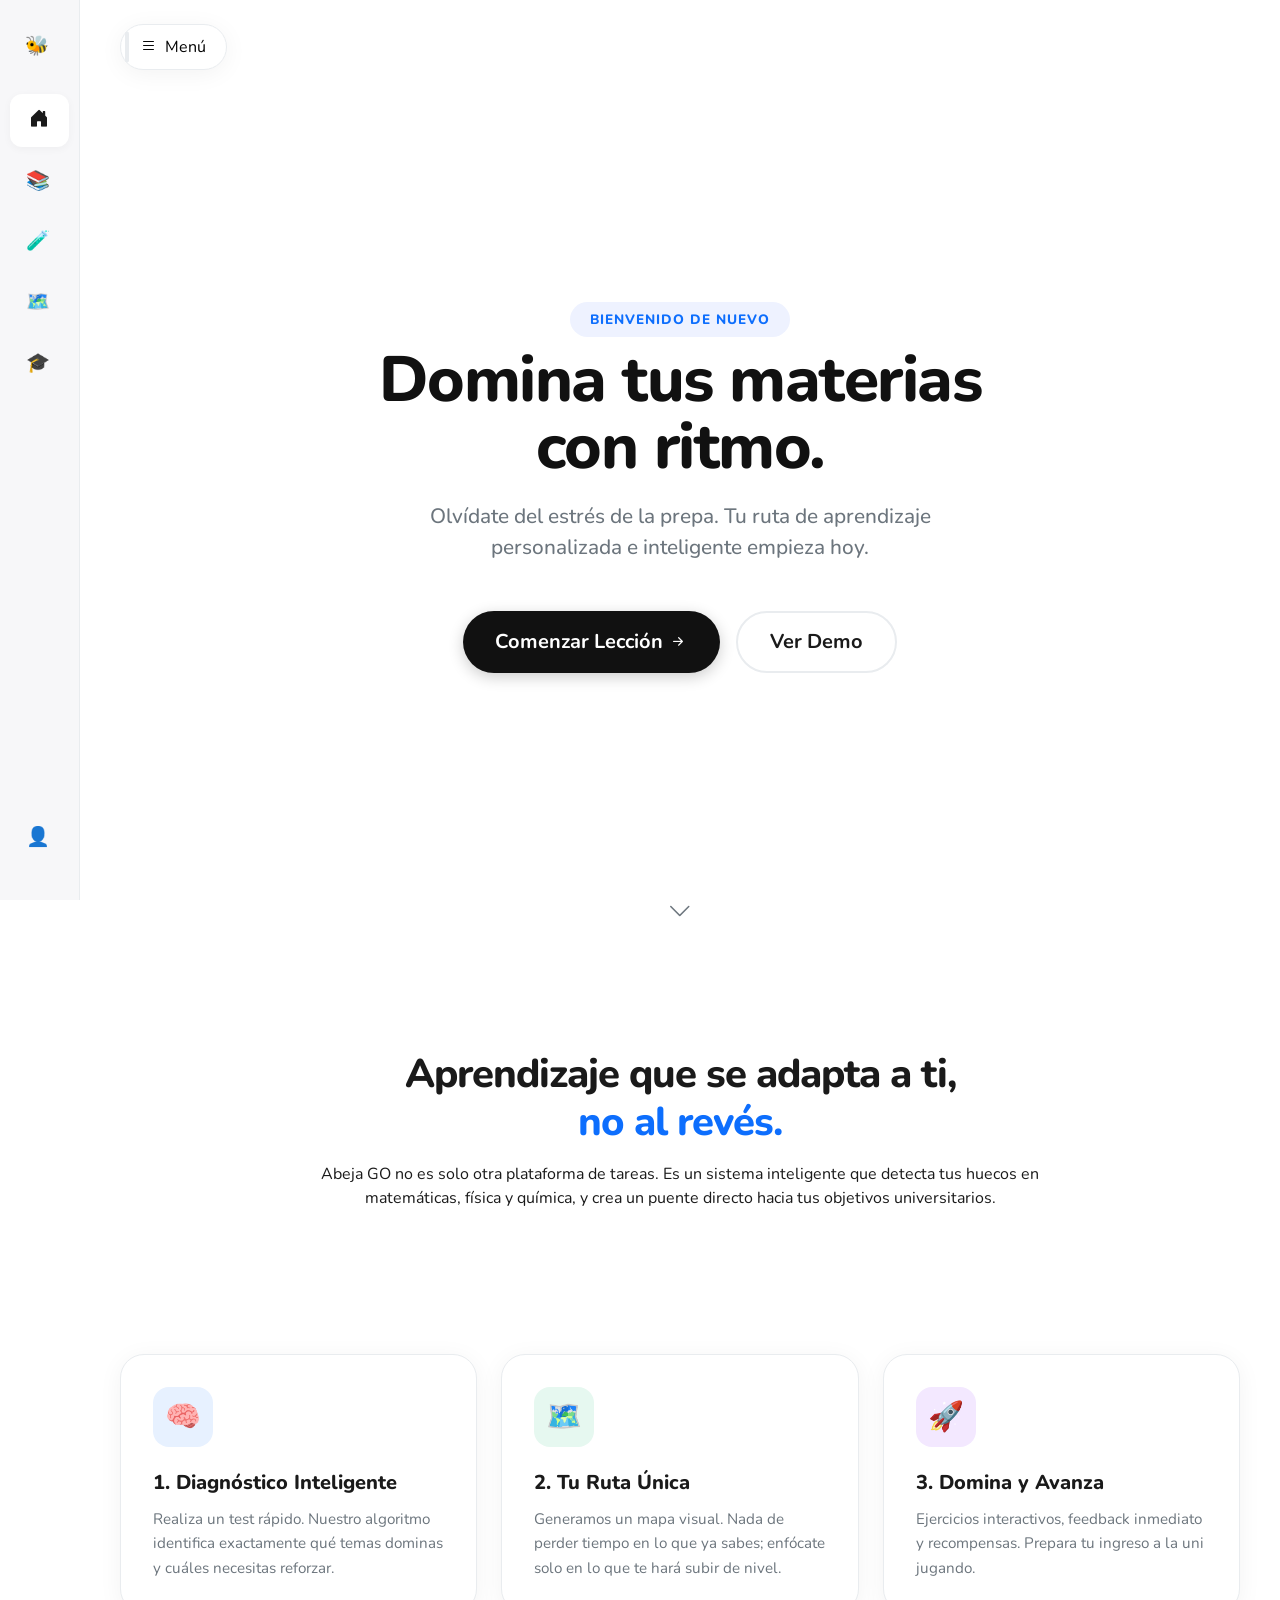
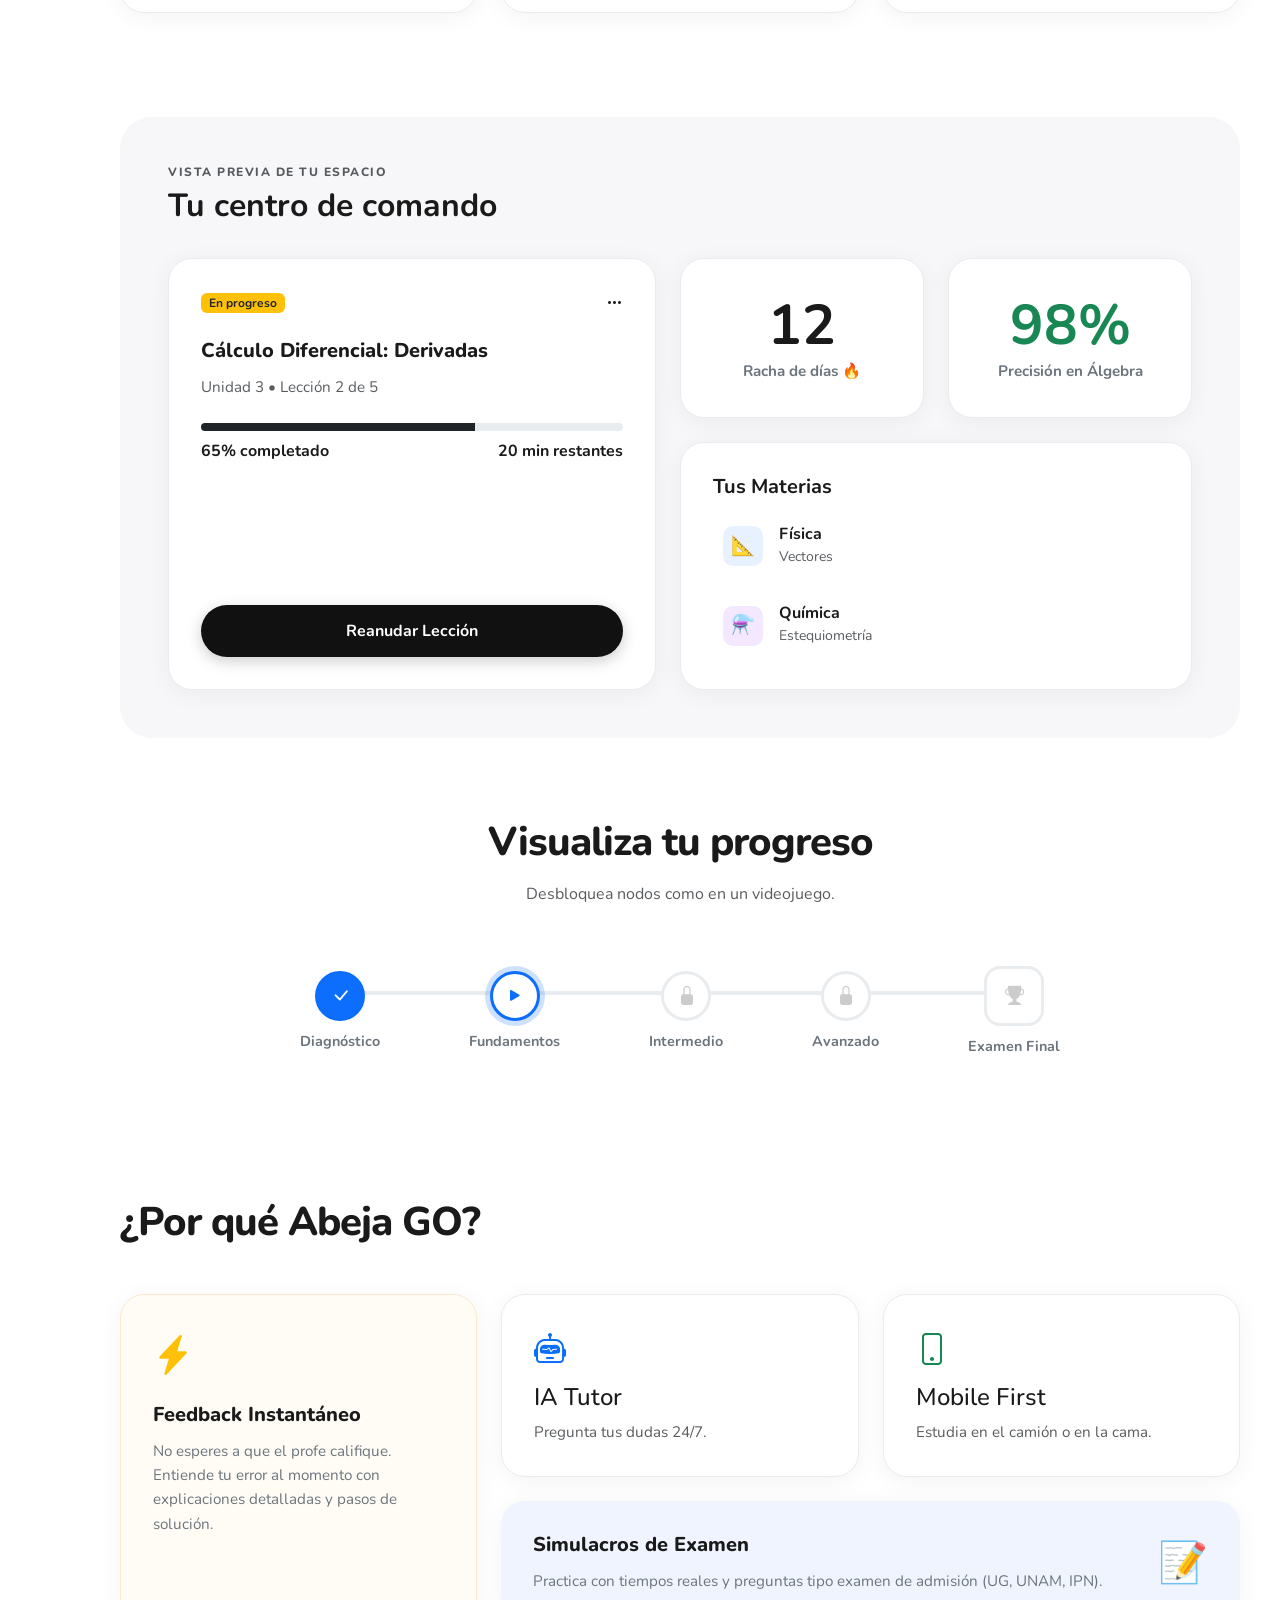
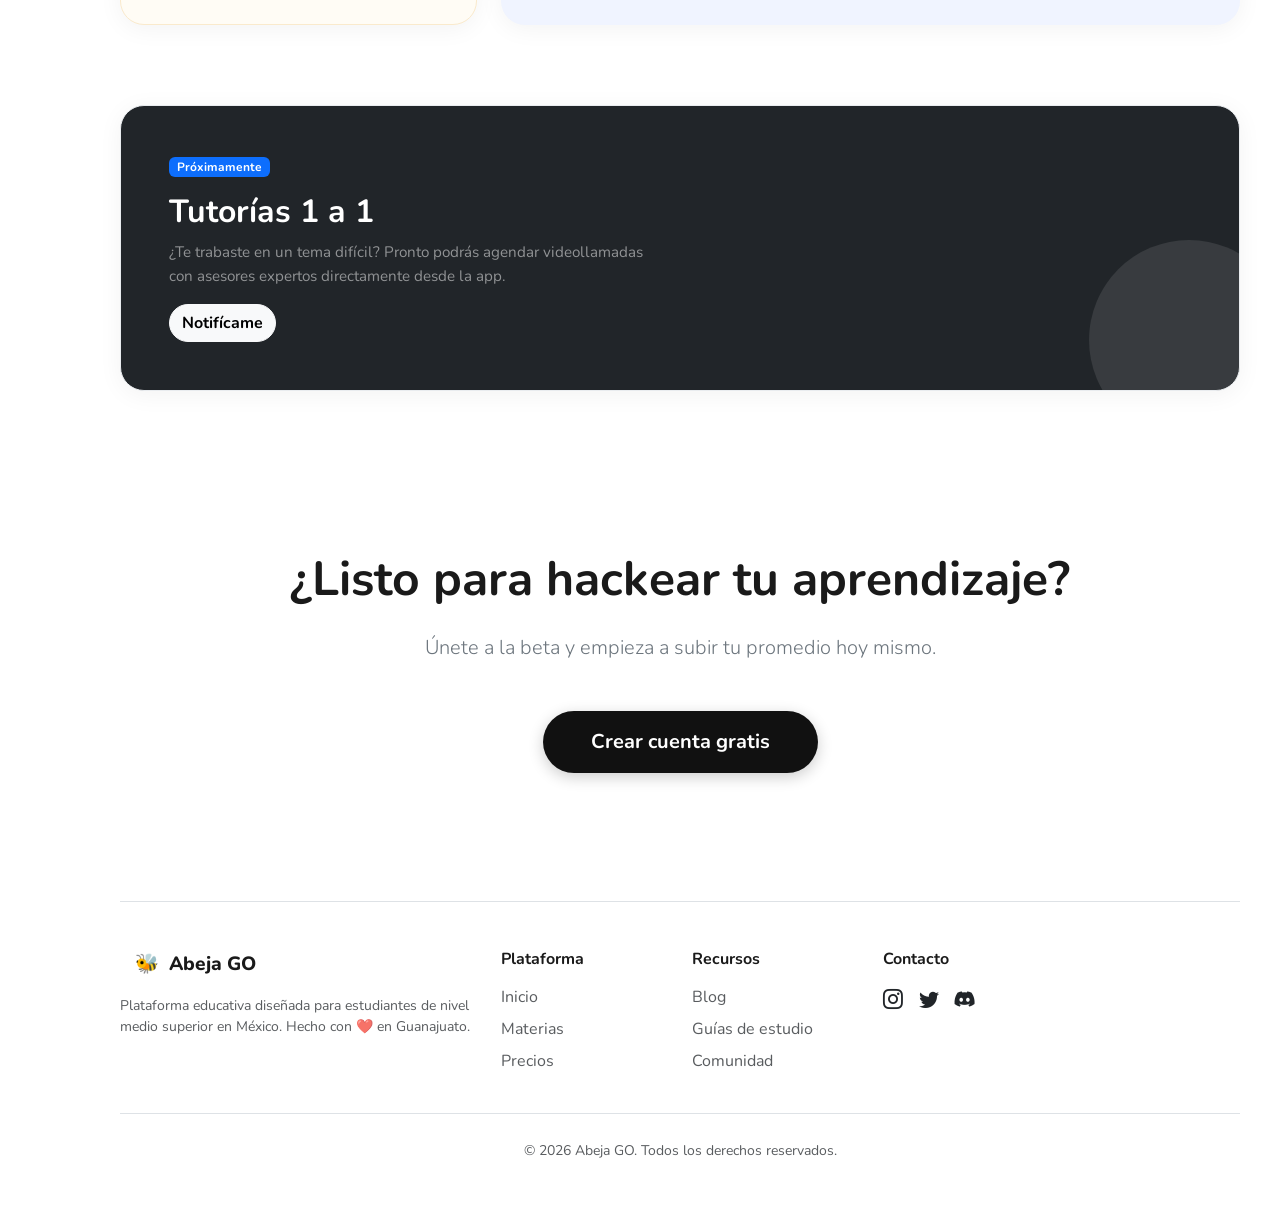
==== index.html @ eaccf929 "PRUEBA LOGIN 1" ====
<!DOCTYPE html>
<html lang="es">

<head>
    <meta charset="UTF-8">
    <meta name="viewport" content="width=device-width, initial-scale=1.0">
    <title>Tu Aula Virtual - AbejaGO</title>
    <link href="https://cdn.jsdelivr.net/npm/bootstrap@5.3.0/dist/css/bootstrap.min.css" rel="stylesheet">
    <link href="https://fonts.googleapis.com/css2?family=Nunito:wght@400;600;700;800&display=swap" rel="stylesheet">
    <link rel="stylesheet" href="https://cdn.jsdelivr.net/npm/bootstrap-icons@1.10.5/font/bootstrap-icons.css">
    <link rel="stylesheet" href="style.css">
</head>

<body>

    <div class="app-layout">
        <nav class="sidebar collapsed" id="sidebar">
            <div class="sidebar-header">
                <div class="brand-logo">
                    <span class="logo-icon">🐝</span>
                    <span class="logo-text">Abeja GO</span>
                </div>
            </div>

            <ul class="nav-links">
                <li><a href="index.html" class="active"><i class="bi bi-house-door-fill"></i> <span
                            class="link-text">Inicio</span></a></li>
                <li><a href="#"><span class="emoji-icon">📚</span> <span class="link-text">Materias</span></a></li>
                <li><a href="#"><span class="emoji-icon">🧪</span> <span class="link-text">Práctica</span></a></li>
                <li><a href="#"><span class="emoji-icon">🗺️</span> <span class="link-text">Ruta</span></a></li>
                <li><a href="#"><span class="emoji-icon">🎓</span> <span class="link-text">Clases</span></a></li>
                <li class="mt-auto"><a href="perfil.html"><span class="emoji-icon">👤</span> <span
                            class="link-text">Perfil</span></a></li>
            </ul>
        </nav>

        <div class="menu-overlay" id="overlay"></div>

        <main class="main-content">

            <button class="menu-toggle-cylinder" id="menuToggle" aria-label="Abrir menú">
                <div class="cylinder-face"></div>
                <i class="bi bi-list"></i>
                <span class="ms-2 d-none d-md-inline">Menú</span>
            </button>

            <div class="hero-container">
                <div class="text-center animate-fade-up">
                    <span class="badge-pill mb-3">Bienvenido de nuevo</span>
                    <h1 class="hero-title mt-3">Domina tus materias<br>con ritmo.</h1>
                    <p class="hero-subtitle">Olvídate del estrés de la prepa. Tu ruta de aprendizaje personalizada e
                        inteligente empieza hoy.</p>

                    <div class="mt-5 d-flex gap-3 justify-content-center flex-wrap">
                        <button class="btn btn-primary-custom btn-lg"
                            onclick="window.location.href='iniciarSesion.html'">
                            Comenzar Lección <i class="bi bi-arrow-right-short"></i>
                        </button>
                        <button class="btn btn-outline-custom btn-lg">
                            Ver Demo
                        </button>
                    </div>
                </div>

                <div class="scroll-indicator">
                    <i class="bi bi-chevron-down"></i>
                </div>
            </div>

            <section class="section-padding">
                <div class="container-fluid p-0">
                    <div class="row justify-content-center text-center mb-5">
                        <div class="col-lg-8">
                            <h2 class="section-title">Aprendizaje que se adapta a ti,<br><span class="text-accent">no al
                                    revés.</span></h2>
                            <p class="section-desc">Abeja GO no es solo otra plataforma de tareas. Es un sistema
                                inteligente que detecta tus huecos en matemáticas, física y química, y crea un puente
                                directo hacia tus objetivos universitarios.</p>
                        </div>
                    </div>
                </div>
            </section>

            <section class="section-padding pt-0">
                <div class="bento-grid-3">
                    <div class="bento-card step-card">
                        <div class="step-icon-bg bg-blue-soft">
                            <span class="emoji-lg">🧠</span>
                        </div>
                        <h3>1. Diagnóstico Inteligente</h3>
                        <p>Realiza un test rápido. Nuestro algoritmo identifica exactamente qué temas dominas y cuáles
                            necesitas reforzar.</p>
                    </div>
                    <div class="bento-card step-card">
                        <div class="step-icon-bg bg-green-soft">
                            <span class="emoji-lg">🗺️</span>
                        </div>
                        <h3>2. Tu Ruta Única</h3>
                        <p>Generamos un mapa visual. Nada de perder tiempo en lo que ya sabes; enfócate solo en lo que
                            te hará subir de nivel.</p>
                    </div>
                    <div class="bento-card step-card">
                        <div class="step-icon-bg bg-purple-soft">
                            <span class="emoji-lg">🚀</span>
                        </div>
                        <h3>3. Domina y Avanza</h3>
                        <p>Ejercicios interactivos, feedback inmediato y recompensas. Prepara tu ingreso a la uni
                            jugando.</p>
                    </div>
                </div>
            </section>

            <section class="section-padding bg-soft-gray rounded-3xl mt-4">
                <div class="container-fluid p-0">
                    <div class="row mb-4">
                        <div class="col-12">
                            <h4 class="small-caps text-muted mb-2">VISTA PREVIA DE TU ESPACIO</h4>
                            <h2 class="fw-bold">Tu centro de comando</h2>
                        </div>
                    </div>

                    <div class="dashboard-preview-grid">

                        <div class="bento-card dashboard-main">
                            <div class="d-flex justify-content-between align-items-center mb-4">
                                <span class="badge bg-warning text-dark">En progreso</span>
                                <i class="bi bi-three-dots"></i>
                            </div>
                            <h3>Cálculo Diferencial: Derivadas</h3>
                            <p class="text-muted mb-4">Unidad 3 • Lección 2 de 5</p>

                            <div class="progress-container mb-3">
                                <div class="progress" style="height: 8px;">
                                    <div class="progress-bar bg-dark" role="progressbar" style="width: 65%"></div>
                                </div>
                                <div class="d-flex justify-content-between mt-2 text-small fw-bold">
                                    <span>65% completado</span>
                                    <span>20 min restantes</span>
                                </div>
                            </div>

                            <button class="btn btn-primary-custom w-100 mt-auto">Reanudar Lección</button>
                        </div>

                        <div
                            class="bento-card stat-card d-flex flex-column justify-content-center align-items-center text-center">
                            <h2 class="display-4 fw-bold mb-0">12</h2>
                            <p class="text-secondary fw-bold">Racha de días 🔥</p>
                        </div>

                        <div
                            class="bento-card stat-card d-flex flex-column justify-content-center align-items-center text-center">
                            <h2 class="display-4 fw-bold mb-0 text-success">98%</h2>
                            <p class="text-secondary fw-bold">Precisión en Álgebra</p>
                        </div>

                        <div class="bento-card subjects-card">
                            <h5 class="fw-bold mb-3">Tus Materias</h5>
                            <div class="subject-item">
                                <div class="icon-sq bg-blue-soft">📐</div>
                                <div class="flex-grow-1 ms-3">
                                    <h6 class="mb-0 fw-bold">Física</h6>
                                    <small class="text-muted">Vectores</small>
                                </div>
                            </div>
                            <div class="subject-item mt-3">
                                <div class="icon-sq bg-purple-soft">⚗️</div>
                                <div class="flex-grow-1 ms-3">
                                    <h6 class="mb-0 fw-bold">Química</h6>
                                    <small class="text-muted">Estequiometría</small>
                                </div>
                            </div>
                        </div>

                    </div>
                </div>
            </section>

            <section class="section-padding">
                <div class="text-center mb-5">
                    <h2 class="section-title">Visualiza tu progreso</h2>
                    <p class="text-muted">Desbloquea nodos como en un videojuego.</p>
                </div>

                <div class="path-visual-container">
                    <div class="path-line"></div>

                    <div class="path-node completed">
                        <i class="bi bi-check-lg"></i>
                        <span class="node-label">Diagnóstico</span>
                    </div>
                    <div class="path-node current">
                        <i class="bi bi-play-fill"></i>
                        <span class="node-label">Fundamentos</span>
                    </div>
                    <div class="path-node locked">
                        <i class="bi bi-lock-fill"></i>
                        <span class="node-label">Intermedio</span>
                    </div>
                    <div class="path-node locked">
                        <i class="bi bi-lock-fill"></i>
                        <span class="node-label">Avanzado</span>
                    </div>
                    <div class="path-node boss">
                        <i class="bi bi-trophy-fill"></i>
                        <span class="node-label">Examen Final</span>
                    </div>
                </div>
            </section>

            <section class="section-padding" style="padding: 0 !important;">
                <h2 class="section-title mb-5">¿Por qué Abeja GO?</h2>
                <div class="benefits-grid">
                    <div class="bento-card benefit-large">
                        <i class="bi bi-lightning-charge-fill text-warning fs-1 mb-3"></i>
                        <h3>Feedback Instantáneo</h3>
                        <p>No esperes a que el profe califique. Entiende tu error al momento con explicaciones
                            detalladas y pasos de solución.</p>
                    </div>
                    <div class="bento-card benefit-small">
                        <i class="bi bi-robot fs-2 mb-2 text-primary"></i>
                        <h4>IA Tutor</h4>
                        <p class="text-small text-muted">Pregunta tus dudas 24/7.</p>
                    </div>
                    <div class="bento-card benefit-small">
                        <i class="bi bi-phone fs-2 mb-2 text-success"></i>
                        <h4>Mobile First</h4>
                        <p class="text-small text-muted">Estudia en el camión o en la cama.</p>
                    </div>
                    <div class="bento-card benefit-wide">
                        <div class="d-flex align-items-center">
                            <div class="me-4">
                                <h3>Simulacros de Examen</h3>
                                <p class="mb-0">Practica con tiempos reales y preguntas tipo examen de admisión (UG,
                                    UNAM, IPN).</p>
                            </div>
                            <div class="ms-auto fs-1">📝</div>
                        </div>
                    </div>
                </div>
            </section>

            <section class="section-padding">
                <div class="bento-card bg-dark text-white p-5 position-relative overflow-hidden">
                    <div class="position-relative z-10">
                        <span class="badge bg-primary mb-3">Próximamente</span>
                        <h2 class="fw-bold">Tutorías 1 a 1</h2>
                        <p class="text-white-50" style="max-width: 500px;">
                            ¿Te trabaste en un tema difícil? Pronto podrás agendar videollamadas con asesores expertos
                            directamente desde la app.
                        </p>
                        <button class="btn btn-light rounded-pill mt-3 fw-bold">Notifícame</button>
                    </div>
                    <div class="decoration-circle"></div>
                </div>
            </section>

            <section class="section-padding text-center">
                <h2 class="display-5 fw-bold mb-4">¿Listo para hackear tu aprendizaje?</h2>
                <p class="lead text-secondary mb-5">Únete a la beta y empieza a subir tu promedio hoy mismo.</p>
                <button class="btn btn-primary-custom btn-lg px-5 py-3 fs-5">
                    Crear cuenta gratis
                </button>
            </section>

            <footer class="mt-5 pt-5 border-top">
                <div class="row g-4">
                    <div class="col-md-4">
                        <div class="brand-logo mb-3">
                            <span class="logo-icon">🐝</span>
                            <span class="logo-text">Abeja GO</span>
                        </div>
                        <p class="text-muted small">
                            Plataforma educativa diseñada para estudiantes de nivel medio superior en México. Hecho con
                            ❤️ en Guanajuato.
                        </p>
                    </div>
                    <div class="col-md-2 col-6">
                        <h6 class="fw-bold mb-3">Plataforma</h6>
                        <ul class="list-unstyled text-small">
                            <li class="mb-2"><a href="#" class="text-decoration-none text-muted">Inicio</a></li>
                            <li class="mb-2"><a href="#" class="text-decoration-none text-muted">Materias</a></li>
                            <li class="mb-2"><a href="#" class="text-decoration-none text-muted">Precios</a></li>
                        </ul>
                    </div>
                    <div class="col-md-2 col-6">
                        <h6 class="fw-bold mb-3">Recursos</h6>
                        <ul class="list-unstyled text-small">
                            <li class="mb-2"><a href="#" class="text-decoration-none text-muted">Blog</a></li>
                            <li class="mb-2"><a href="#" class="text-decoration-none text-muted">Guías de estudio</a>
                            </li>
                            <li class="mb-2"><a href="#" class="text-decoration-none text-muted">Comunidad</a></li>
                        </ul>
                    </div>
                    <div class="col-md-4">
                        <h6 class="fw-bold mb-3">Contacto</h6>
                        <div class="d-flex gap-3">
                            <a href="#" class="text-dark fs-5"><i class="bi bi-instagram"></i></a>
                            <a href="#" class="text-dark fs-5"><i class="bi bi-twitter"></i></a>
                            <a href="#" class="text-dark fs-5"><i class="bi bi-discord"></i></a>
                        </div>
                    </div>
                </div>
                <div class="text-center py-4 mt-4 border-top">
                    <small class="text-muted">&copy; 2026 Abeja GO. Todos los derechos reservados.</small>
                </div>
            </footer>

        </main>
    </div>

    <script src="https://cdn.jsdelivr.net/npm/bootstrap@5.3.0/dist/js/bootstrap.bundle.min.js"></script>
    <script src="script.js"></script>
</body>

</html>
---- style.css ----
/* --- VARIABLES DE DISEÑO (Bento Clean Theme) --- */
:root {
    --bg-primary: #FFFFFF;
    --bg-secondary: #F7F7F9;
    /* Gris muy suave */
    --text-primary: #1A1A1A;
    --text-secondary: #6C757D;
    --accent-color: #0d6efd;
    --border-light: #E9ECEF;
    --shadow-soft: 0 4px 24px rgba(0, 0, 0, 0.05);
    /* Sombra suave */
    --shadow-hover: 0 10px 30px rgba(0, 0, 0, 0.1);
    --radius-lg: 24px;
    --radius-xl: 32px;
    --radius-pill: 50px;
    --sidebar-width: 260px;
    --sidebar-width-collapsed: 80px;
}

body {
    font-family: 'Nunito', sans-serif;
    background-color: var(--bg-primary);
    color: var(--text-primary);
    overflow-x: hidden;
    /* Evita scroll horizontal accidental */
}

/* --- LAYOUT --- */
.app-layout {
    display: flex;
    min-height: 100vh;
    position: relative;
    width: 100%;
}

/* --- SIDEBAR --- */
.sidebar {
    width: var(--sidebar-width);
    background: var(--bg-secondary);
    border-right: 1px solid var(--border-light);
    transition: all 0.4s cubic-bezier(0.25, 0.8, 0.25, 1);
    display: flex;
    flex-direction: column;
    padding: 20px 10px;
    position: fixed;
    height: 100vh;
    z-index: 1000;
}

.sidebar.collapsed {
    width: var(--sidebar-width-collapsed);
}

.sidebar.collapsed .link-text,
.sidebar.collapsed .logo-text {
    opacity: 0;
    display: none;
}

.logo-icon {
    margin-left: 15px;
}

.sidebar-header {
    height: 60px;
    display: flex;
    align-items: center;
    margin-bottom: 20px;
}

.brand-logo {
    font-weight: 800;
    font-size: 1.2rem;
    color: var(--text-primary);
    display: flex;
    align-items: center;
    gap: 10px;
}

.nav-links {
    list-style: none;
    padding: 0;
    display: flex;
    flex-direction: column;
    height: 100%;
    gap: 8px;
}

.nav-links a {
    text-decoration: none;
    color: var(--text-secondary);
    padding: 12px 16px;
    border-radius: 12px;
    display: flex;
    align-items: center;
    gap: 12px;
    transition: all 0.2s ease;
    font-weight: 600;
}

.nav-links a:hover,
.nav-links a.active {
    background-color: white;
    color: var(--text-primary);
    box-shadow: 0 2px 8px rgba(0, 0, 0, 0.04);
}

.nav-links i,
.nav-links .emoji-icon {
    font-size: 1.2rem;
    min-width: 24px;
    text-align: center;
}

/* --- MAIN CONTENT (Ajustado para Padding Global) --- */
.main-content {
    flex: 1;
    padding: 24px 40px;
    /* Padding generoso en Desktop */
    margin-left: var(--sidebar-width-collapsed);
    transition: margin-left 0.4s cubic-bezier(0.25, 0.8, 0.25, 1);
    position: relative;
    display: flex;
    flex-direction: column;
    width: 100%;
    /* Asegura que ocupe el ancho disponible */
    box-sizing: border-box;
}

.sidebar-expanded .main-content {
    margin-left: var(--sidebar-width);
}

/* --- COMPONENTES UI (Menú Toggle) --- */
.menu-toggle-cylinder {
    background: white;
    border: 1px solid var(--border-light);
    border-radius: 30px;
    padding: 10px 20px;
    display: inline-flex;
    align-items: center;
    cursor: pointer;
    box-shadow: var(--shadow-soft);
    transition: transform 0.2s ease, box-shadow 0.2s ease;
    width: fit-content;
    position: relative;
    z-index: 100;
}

.menu-toggle-cylinder:hover {
    transform: translateY(-2px);
    box-shadow: 0 6px 15px rgba(0, 0, 0, 0.08);
}

.menu-toggle-cylinder::before {
    content: '';
    position: absolute;
    left: 4px;
    top: 50%;
    transform: translateY(-50%);
    height: 70%;
    width: 4px;
    background: var(--border-light);
    border-radius: 4px;
}

/* --- HERO SECTION --- */
.hero-container {
    min-height: 100vh;
    /* Ocupa toda la pantalla */
    /* Ajuste para centrar contenido verticalmente */
    display: flex;
    flex-direction: column;
    align-items: center;
    justify-content: center;
    position: relative;
    padding-bottom: 60px;
}

.badge-pill {
    background: #EEF2FF;
    color: var(--accent-color);
    padding: 8px 20px;
    border-radius: 20px;
    font-size: 0.85rem;
    font-weight: 800;
    text-transform: uppercase;
    letter-spacing: 1px;
}

.hero-title {
    font-size: 4rem;
    font-weight: 800;
    line-height: 1.05;
    letter-spacing: -1.5px;
    margin-bottom: 20px;
    color: #111;
}

.hero-subtitle {
    font-size: 1.3rem;
    color: var(--text-secondary);
    max-width: 600px;
    margin: 0 auto;
    font-weight: 500;
}

/* Botones */
.btn-primary-custom {
    background-color: #111;
    color: white;
    border: none;
    padding: 14px 32px;
    border-radius: var(--radius-pill);
    font-weight: 700;
    transition: all 0.3s cubic-bezier(0.25, 0.8, 0.25, 1);
    box-shadow: 0 4px 15px rgba(0, 0, 0, 0.2);
}

.btn-primary-custom:hover {
    background-color: #333;
    transform: translateY(-2px);
    box-shadow: 0 8px 20px rgba(0, 0, 0, 0.25);
    color: white;
}

.btn-outline-custom {
    background-color: transparent;
    color: var(--text-primary);
    border: 2px solid var(--border-light);
    padding: 14px 32px;
    border-radius: var(--radius-pill);
    font-weight: 700;
    transition: all 0.3s ease;
}

.btn-outline-custom:hover {
    border-color: #111;
    background-color: white;
    transform: translateY(-2px);
}

.scroll-indicator {
    position: absolute;
    bottom: 40px;
    animation: bounce 2s infinite;
    color: var(--text-secondary);
    font-size: 1.5rem;
}

@keyframes bounce {

    0%,
    20%,
    50%,
    80%,
    100% {
        transform: translateY(0);
    }

    40% {
        transform: translateY(-10px);
    }

    60% {
        transform: translateY(-5px);
    }
}

@keyframes fadeInUp {
    from {
        opacity: 0;
        transform: translateY(30px);
    }

    to {
        opacity: 1;
        transform: translateY(0);
    }
}

.animate-fade-up {
    animation: fadeInUp 0.8s ease-out forwards;
}

/* --- SECCIONES & ESPACIADO --- */
.section-padding {
    padding: 80px 0;
}

.section-title {
    font-weight: 800;
    font-size: 2.5rem;
    margin-bottom: 1rem;
    letter-spacing: -1px;
}

/* Ajuste específico para el contenedor gris */
.bg-soft-gray {
    background-color: var(--bg-secondary);
    padding: 3rem;
    /* Espacio interno para que el texto no toque el borde */
}

.text-accent {
    color: var(--accent-color);
}

.rounded-3xl {
    border-radius: var(--radius-xl);
}

.small-caps {
    font-size: 0.75rem;
    letter-spacing: 1.5px;
    font-weight: 800;
    text-transform: uppercase;
}

/* --- BENTO CARD SYSTEM --- */
.bento-card {
    background: white;
    border-radius: var(--radius-lg);
    border: 1px solid var(--border-light);
    padding: 2rem;
    /* Espacio interno default */
    box-shadow: var(--shadow-soft);
    transition: transform 0.3s cubic-bezier(0.25, 0.8, 0.25, 1), box-shadow 0.3s ease;
    height: 100%;
    display: flex;
    flex-direction: column;
}

.bento-card:hover {
    transform: translateY(-5px);
    box-shadow: var(--shadow-hover);
    border-color: rgba(0, 0, 0, 0.1);
}

.bento-grid-3 {
    display: grid;
    grid-template-columns: repeat(auto-fit, minmax(300px, 1fr));
    gap: 24px;
}

/* Iconos de pasos */
.step-icon-bg {
    width: 60px;
    height: 60px;
    border-radius: 16px;
    display: flex;
    align-items: center;
    justify-content: center;
    margin-bottom: 1.5rem;
}

.emoji-lg {
    font-size: 1.8rem;
}

.bg-blue-soft {
    background: #E7F1FF;
}

.bg-green-soft {
    background: #E6F8F0;
}

.bg-purple-soft {
    background: #F3E8FF;
}

.bento-card h3 {
    font-weight: 800;
    font-size: 1.25rem;
    margin-bottom: 0.75rem;
}

.bento-card p {
    color: var(--text-secondary);
    line-height: 1.6;
    font-size: 0.95rem;
    margin-bottom: 0;
}

/* --- DASHBOARD PREVIEW GRID --- */
.dashboard-preview-grid {
    display: grid;
    grid-template-columns: 2fr 1fr 1fr;
    grid-template-rows: auto auto;
    gap: 24px;
}

/* Posicionamiento Desktop */
.dashboard-main {
    grid-column: 1 / 2;
    grid-row: 1 / 3;
}

.stat-card {
    min-height: 160px;
}

.subjects-card {
    grid-column: 2 / 4;
}

.subject-item {
    display: flex;
    align-items: center;
    padding: 10px;
    border-radius: 12px;
    transition: background 0.2s;
}

.subject-item:hover {
    background: #f8f9fa;
}

.icon-sq {
    width: 40px;
    height: 40px;
    border-radius: 10px;
    display: flex;
    align-items: center;
    justify-content: center;
    font-size: 1.2rem;
}

/* --- RUTA VISUAL --- */
.path-visual-container {
    display: flex;
    justify-content: space-between;
    align-items: center;
    position: relative;
    max-width: 800px;
    margin: 60px auto;
    padding: 0 20px;
}

.path-line {
    position: absolute;
    top: 25px;
    left: 40px;
    right: 40px;
    height: 4px;
    background: #E9ECEF;
    z-index: 1;
}

.path-node {
    position: relative;
    z-index: 2;
    display: flex;
    flex-direction: column;
    align-items: center;
    gap: 10px;
}

.path-node i {
    width: 50px;
    height: 50px;
    border-radius: 50%;
    background: white;
    border: 3px solid #E9ECEF;
    color: #ccc;
    display: flex;
    align-items: center;
    justify-content: center;
    font-size: 1.2rem;
    transition: all 0.3s ease;
}

.node-label {
    font-weight: 700;
    font-size: 0.9rem;
    color: var(--text-secondary);
}

.path-node.completed i {
    background: var(--accent-color);
    border-color: var(--accent-color);
    color: white;
}

.path-node.current i {
    background: white;
    border-color: var(--accent-color);
    color: var(--accent-color);
    box-shadow: 0 0 0 5px rgba(13, 110, 253, 0.2);
}

.path-node.boss i {
    border-radius: 16px;
    width: 60px;
    height: 60px;
}

/* --- BENEFICIOS --- */
.benefits-grid {
    display: grid;
    grid-template-columns: repeat(3, 1fr);
    gap: 24px;
}

.benefit-large {
    grid-column: span 1;
    grid-row: span 2;
    background: #fffcf5;
    border-color: #faeacc;
}

.benefit-wide {
    grid-column: span 2;
    background: #F0F4FF;
    border: none;
}

/* --- DECORACIONES --- */
.decoration-circle {
    position: absolute;
    right: -50px;
    bottom: -50px;
    width: 200px;
    height: 200px;
    background: rgba(255, 255, 255, 0.1);
    border-radius: 50%;
}

/* =========================================
   === RESPONSIVE (MÓVIL - CORRECCIONES) ===
   ========================================= */

@media (max-width: 768px) {

    /* --- 1. Ajustes Generales --- */
    .sidebar {
        position: fixed;
        left: -100%;
        top: 0;
        height: 100vh;
        width: 260px !important;
        z-index: 1050;
        box-shadow: 5px 0 15px rgba(0, 0, 0, 0.1);
    }

    .sidebar.mobile-open {
        left: 0;
    }

    .menu-overlay {
        position: fixed;
        top: 0;
        left: 0;
        width: 100%;
        height: 100%;
        background: rgba(0, 0, 0, 0.5);
        z-index: 1040;
        opacity: 0;
        visibility: hidden;
        transition: 0.3s ease;
    }

    .menu-overlay.active {
        opacity: 1;
        visibility: visible;
    }

    .main-content {
        margin-left: 0 !important;
        padding: 20px 24px !important;
        width: 100%;
    }

    #menuToggle {
        position: fixed;
        top: 20px;
        left: 20px;
        z-index: 1200;
        transition: transform 0.4s cubic-bezier(0.25, 0.8, 0.25, 1);
        margin: 0;
    }

    body.mobile-menu-active #menuToggle {
        transform: translateX(260px) !important;
    }

    .hero-container {
        padding-top: 80px;
    }

    .hero-title {
        font-size: 2.8rem;
        line-height: 1.1;
    }

    .hero-subtitle {
        font-size: 1.1rem;
    }

    .section-title {
        font-size: 2rem;
    }

    .bg-soft-gray {
        padding: 1.5rem;
        border-radius: 20px;
    }

    /* CORRECCIÓN: Grid del Dashboard en una sola columna */
    .dashboard-preview-grid {
        grid-template-columns: 1fr;
        grid-template-rows: auto;
        /* Dejamos que las filas sean automáticas */
        gap: 16px;
    }

    /* 🔥 IMPORTANTE: Reiniciamos las posiciones de los hijos para que no se encimen */
    .dashboard-main,
    .subjects-card {
        grid-column: auto !important;
        grid-row: auto !important;
    }

    /* CORRECCIÓN: Grid de Beneficios en una sola columna */
    .benefits-grid {
        grid-template-columns: 1fr;
    }

    .benefit-large,
    .benefit-wide {
        grid-column: auto !important;
        grid-row: auto !important;
    }

    .bento-card {
        padding: 1.5rem;
    }

    /* --- 2. RUTA VISUAL "SNAKE" (ZIGZAG) --- */
    .path-visual-container {
        flex-direction: column;
        height: auto;
        padding: 20px 0;
        gap: 0;
    }

    .path-line {
        width: 4px;
        height: 100%;
        left: 50%;
        transform: translateX(-50%);
        top: 0;
        background: linear-gradient(to bottom, var(--border-light) 0%, var(--accent-color) 100%);
    }

    .path-node {
        display: grid;
        grid-template-columns: 1fr 60px 1fr;
        align-items: center;
        width: 100%;
        margin-bottom: 30px;
        position: relative;
        z-index: 2;
    }

    .path-node i {
        grid-column: 2;
        margin: 0 auto;
        background: white;
    }

    .path-node:nth-of-type(odd) .node-label {
        grid-column: 3;
        text-align: left;
        margin-left: 15px;
    }

    .path-node:nth-of-type(even) .node-label {
        grid-column: 1;
        text-align: right;
        margin-right: 15px;
    }
}

/* --- 3. ANIMACIÓN DEL FOOTER (Global) --- */
footer {
    opacity: 0;
    transform: translateY(60px);
    transition: opacity 0.6s ease, transform 0.8s cubic-bezier(0.34, 1.56, 0.64, 1);
}

footer.visible {
    opacity: 1;
    transform: translateY(0);
}
/* --- BLOQUEO DE SCROLL (Para menú móvil) --- */
body.mobile-menu-active {
    overflow: hidden !important;
    height: 100vh; /* Asegura que no se mueva en algunos navegadores iOS */
    touch-action: none; /* Deshabilita gestos táctiles fuera del menú */
}
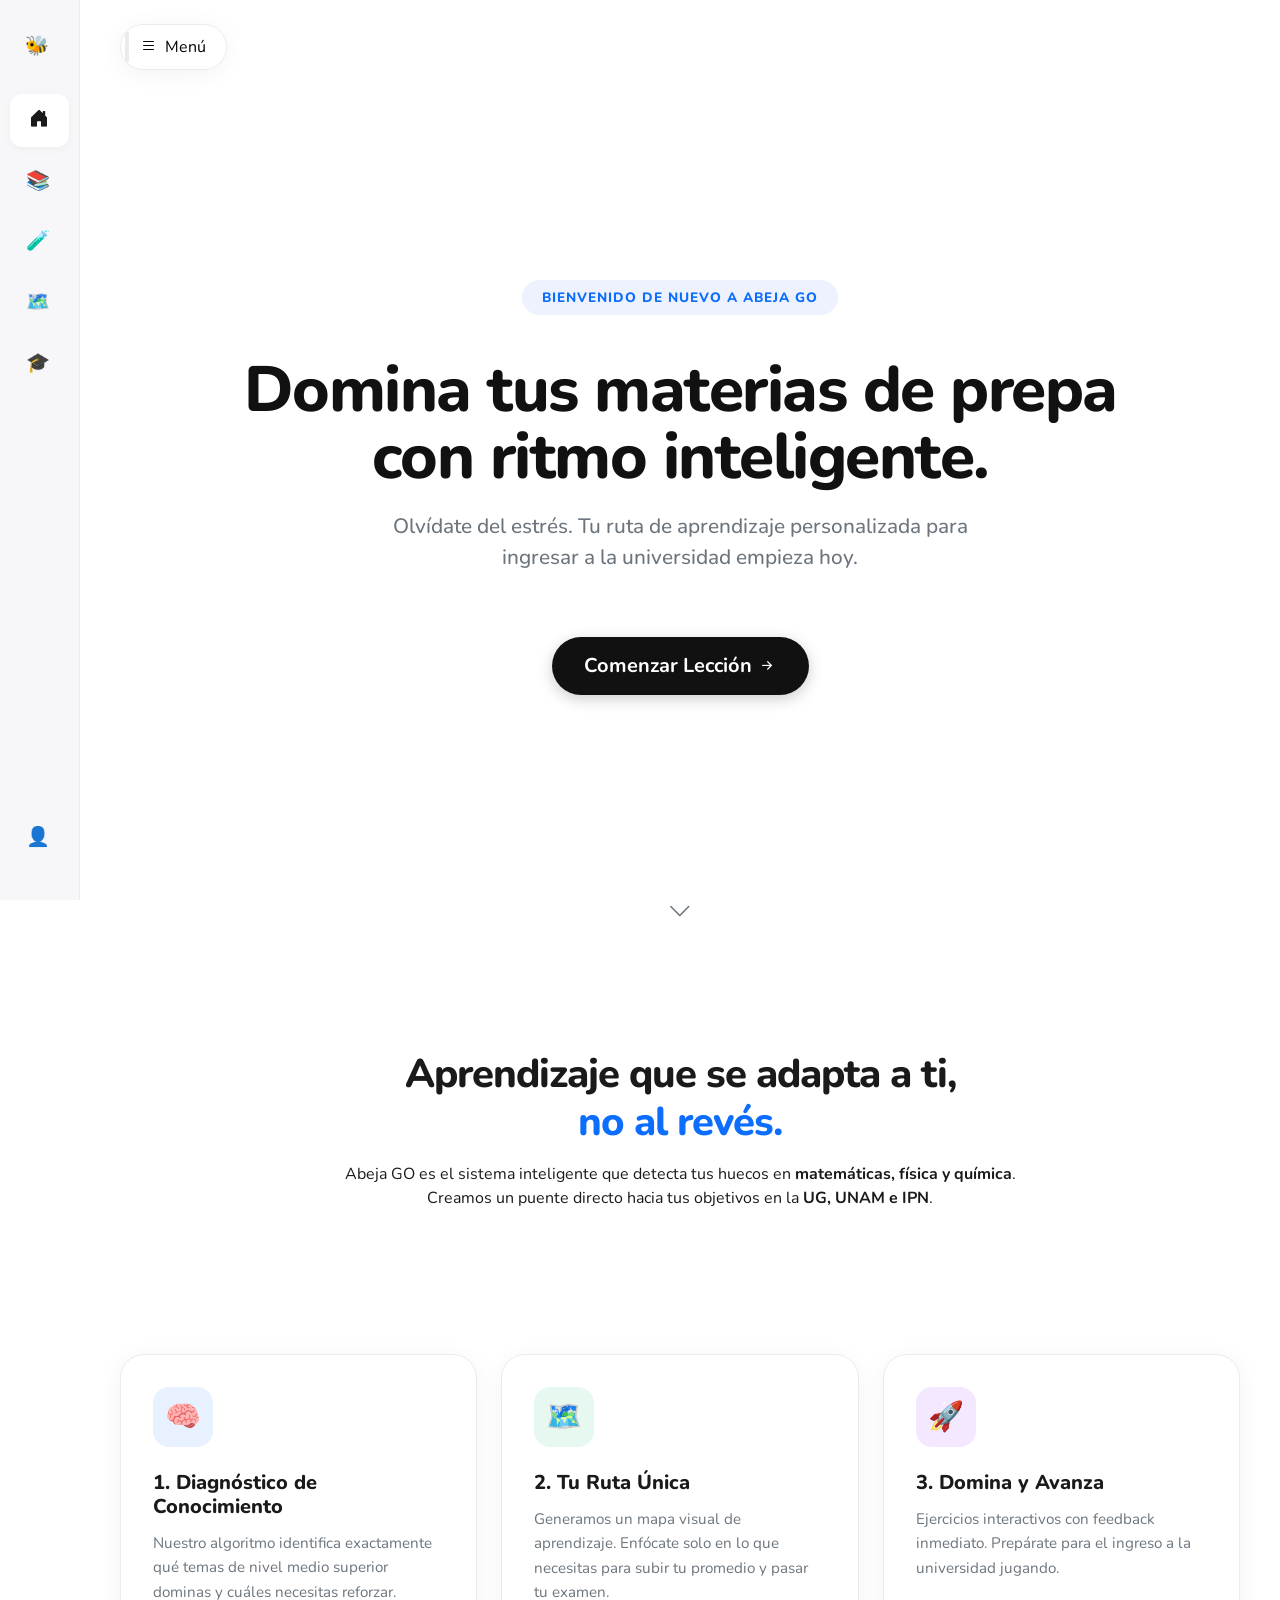
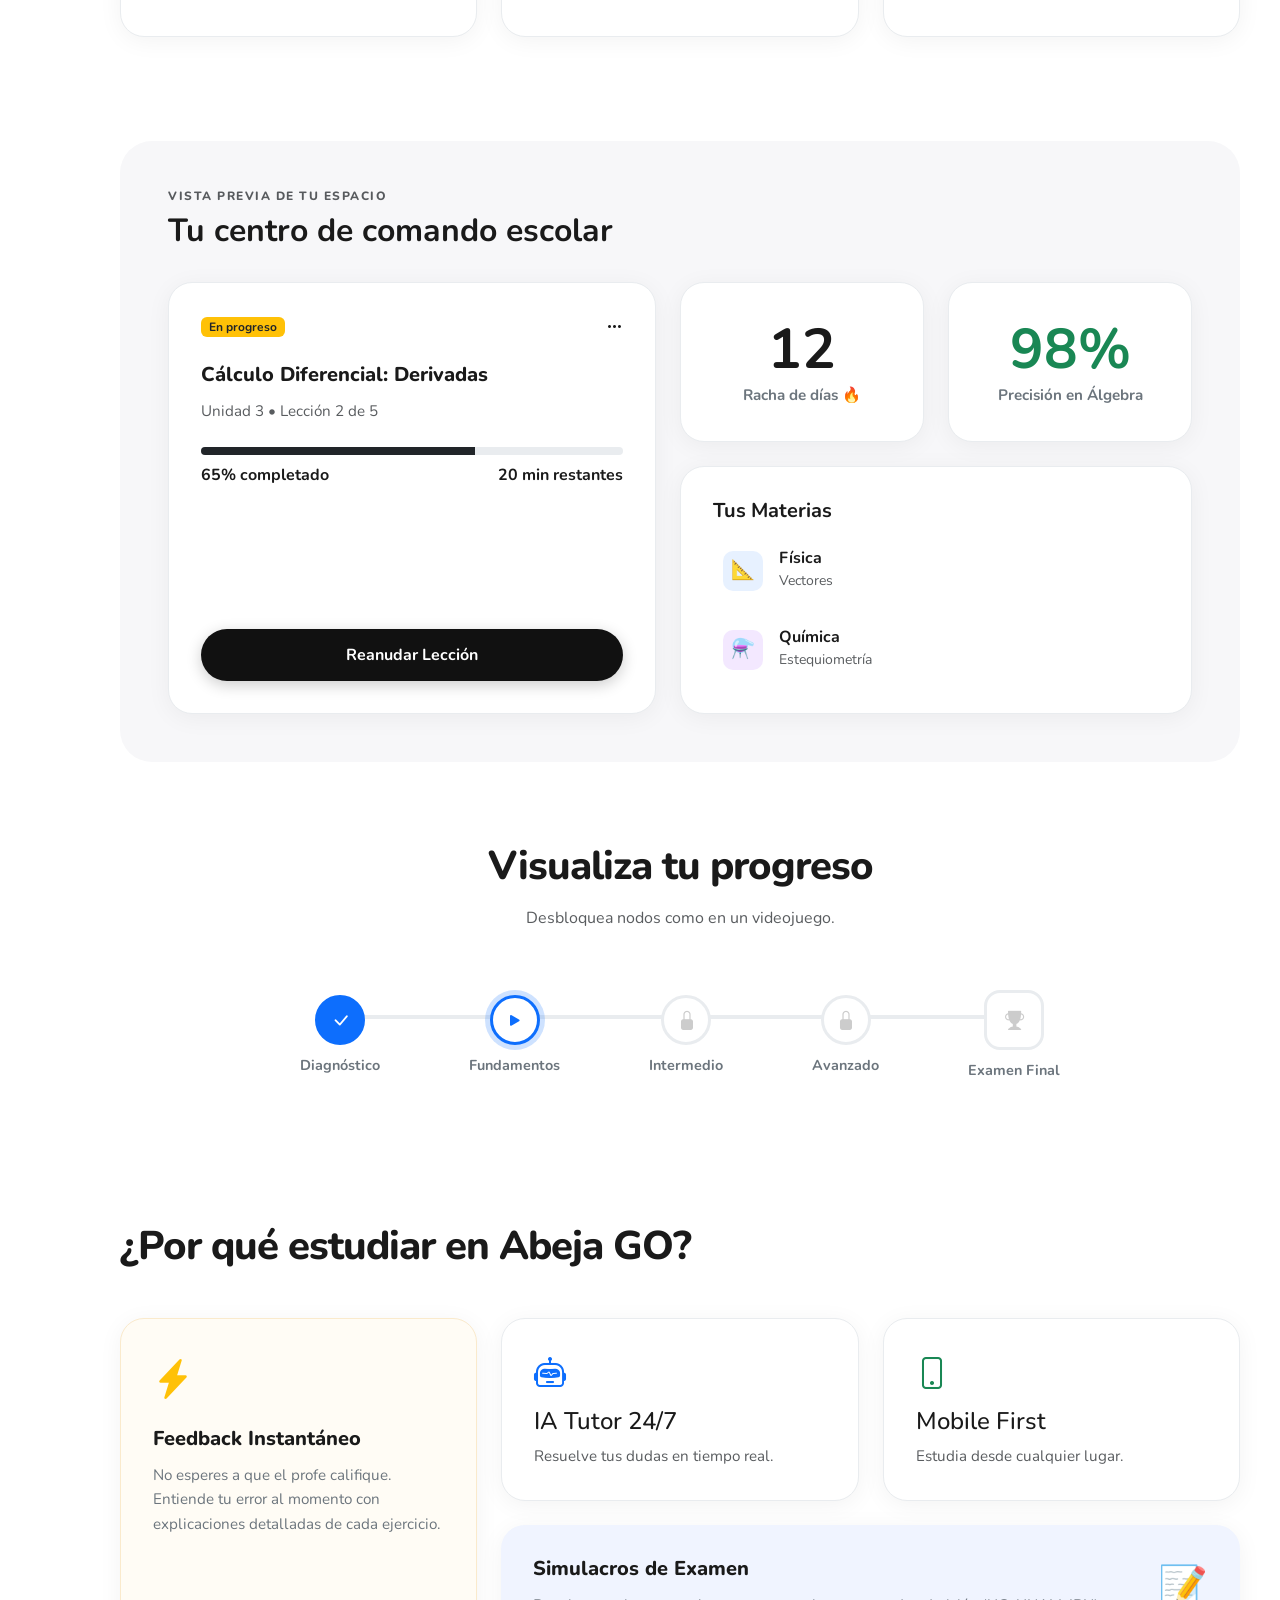
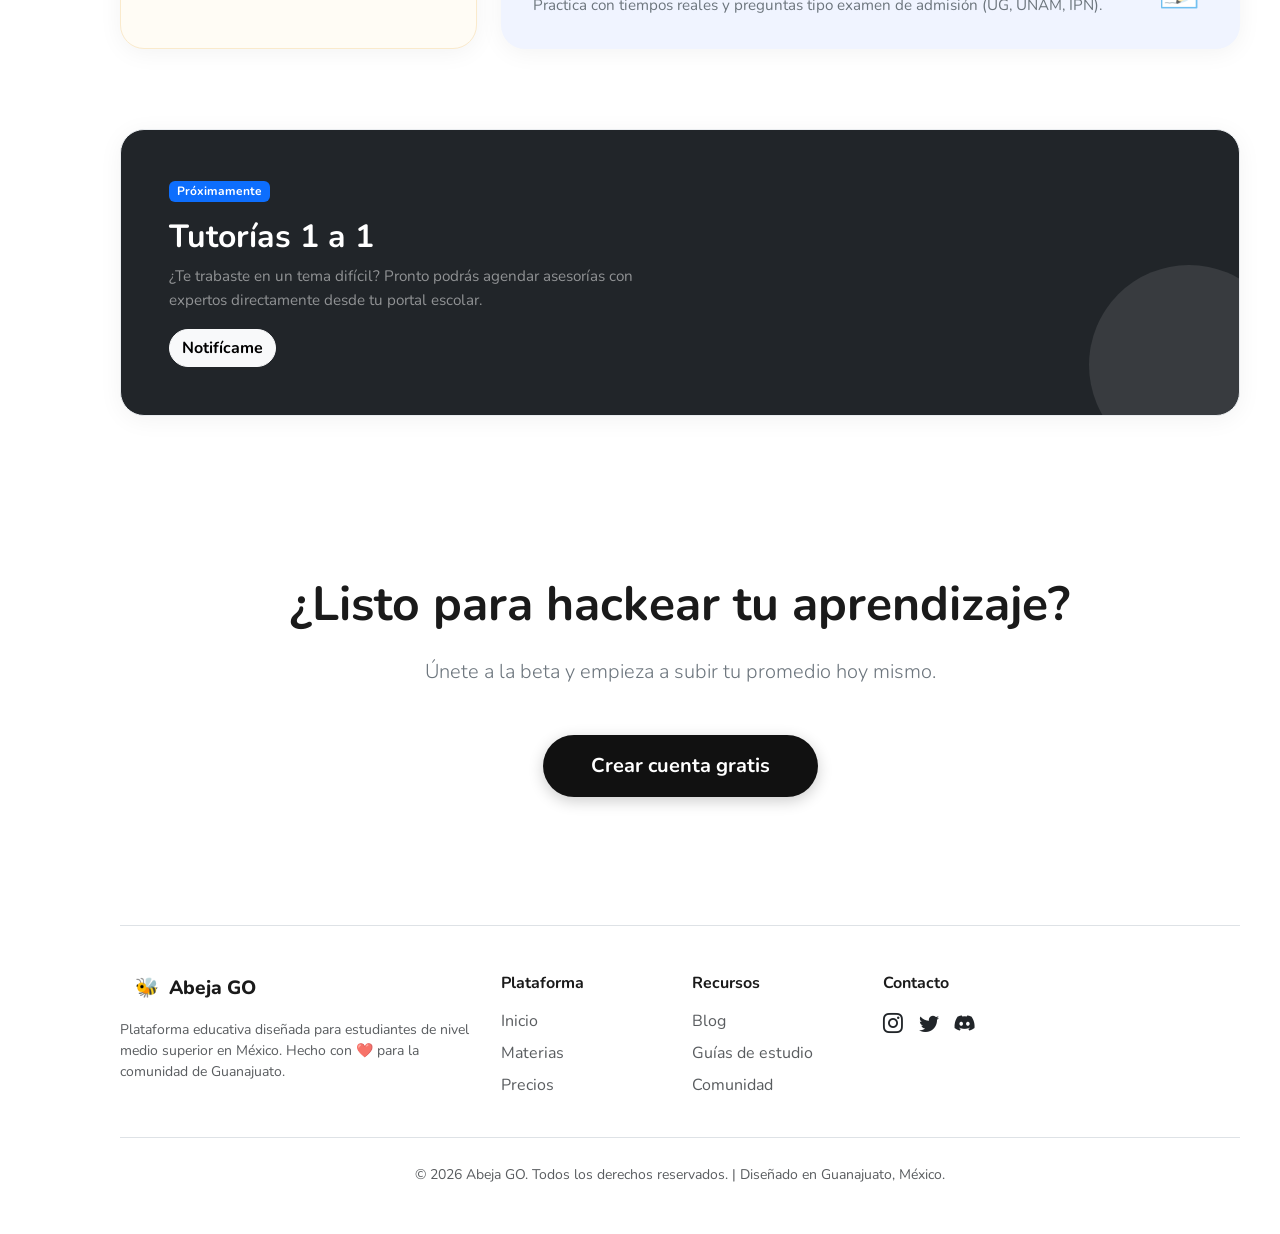
==== commit 09a3b504: "Identity update: SEO, Favicons and Sitemap for Abeja GO" ====
--- a/index.html
+++ b/index.html
@@ -4,8 +4,26 @@
 <head>
     <meta charset="UTF-8">
     <meta name="viewport" content="width=device-width, initial-scale=1.0">
-    <title>Tu Aula Virtual - AbejaGO</title>
-    <link href="https://cdn.jsdelivr.net/npm/bootstrap@5.3.0/dist/css/bootstrap.min.css" rel="stylesheet">
+    
+    <title>Abeja GO | Domina tus materias de Prepa y Prepárate para la Uni 🐝</title>
+    <meta name="description" content="La plataforma inteligente para estudiantes de prepa en Guanajuato. Supera matemáticas, física y química con rutas de aprendizaje personalizadas y simulacros para la UG, UNAM e IPN.">
+    <meta name="keywords" content="Abeja GO, prepa, Guanajuato, ingreso a la universidad, matemáticas, física, química, guías de estudio, UNAM, UG, IPN">
+    <link rel="canonical" href="https://abejago.app/" />
+
+    <meta property="og:type" content="website">
+    <meta property="og:url" content="https://abejago.app/">
+    <meta property="og:title" content="Abeja GO 🐝 | Hackea tu aprendizaje en la prepa">
+    <meta property="og:description" content="Rutas de aprendizaje inteligentes, diagnóstico de temas y simulacros de admisión. ¡Sube tu promedio hoy!">
+    <meta property="og:image" content="https://abejago.app/img/logo-abeja.png">
+
+    <link rel="icon" type="image/x-icon" href="img/favicon.ico">
+    <link rel="icon" type="image/png" sizes="32x32" href="img/favicon-32x32.png">
+    <link rel="icon" type="image/png" sizes="16x16" href="img/favicon-16x16.png">
+
+    <link rel="apple-touch-icon" sizes="180x180" href="img/apple-touch-icon.png">
+
+    <link rel="manifest" href="img/site.webmanifest">
+    <meta name="theme-color" content="#FFD700"> <link href="https://cdn.jsdelivr.net/npm/bootstrap@5.3.0/dist/css/bootstrap.min.css" rel="stylesheet">
     <link href="https://fonts.googleapis.com/css2?family=Nunito:wght@400;600;700;800&display=swap" rel="stylesheet">
     <link rel="stylesheet" href="https://cdn.jsdelivr.net/npm/bootstrap-icons@1.10.5/font/bootstrap-icons.css">
     <link rel="stylesheet" href="style.css">
@@ -14,7 +32,7 @@
 <body>
 
     <div class="app-layout">
-        <nav class="sidebar collapsed" id="sidebar">
+        <nav class="sidebar collapsed " id="sidebar">
             <div class="sidebar-header">
                 <div class="brand-logo">
                     <span class="logo-icon">🐝</span>
@@ -25,7 +43,7 @@
             <ul class="nav-links">
                 <li><a href="index.html" class="active"><i class="bi bi-house-door-fill"></i> <span
                             class="link-text">Inicio</span></a></li>
-                <li><a href="#"><span class="emoji-icon">📚</span> <span class="link-text">Materias</span></a></li>
+                <li><a href="materias.html"><span class="emoji-icon">📚</span> <span class="link-text">Materias</span></a></li>
                 <li><a href="#"><span class="emoji-icon">🧪</span> <span class="link-text">Práctica</span></a></li>
                 <li><a href="#"><span class="emoji-icon">🗺️</span> <span class="link-text">Ruta</span></a></li>
                 <li><a href="#"><span class="emoji-icon">🎓</span> <span class="link-text">Clases</span></a></li>
@@ -46,18 +64,14 @@
 
             <div class="hero-container">
                 <div class="text-center animate-fade-up">
-                    <span class="badge-pill mb-3">Bienvenido de nuevo</span>
-                    <h1 class="hero-title mt-3">Domina tus materias<br>con ritmo.</h1>
-                    <p class="hero-subtitle">Olvídate del estrés de la prepa. Tu ruta de aprendizaje personalizada e
-                        inteligente empieza hoy.</p>
+                    <span class="badge-pill mb-3 ">Bienvenido de nuevo a Abeja GO</span>
+                    <h1 class="hero-title mt-5">Domina tus materias de prepa<br>con ritmo inteligente.</h1>
+                    <p class="hero-subtitle">Olvídate del estrés. Tu ruta de aprendizaje personalizada para ingresar a la universidad empieza hoy.</p>
 
                     <div class="mt-5 d-flex gap-3 justify-content-center flex-wrap">
-                        <button class="btn btn-primary-custom btn-lg"
+                        <button class="btn mt-3 btn-primary-custom btn-lg"
                             onclick="window.location.href='iniciarSesion.html'">
                             Comenzar Lección <i class="bi bi-arrow-right-short"></i>
-                        </button>
-                        <button class="btn btn-outline-custom btn-lg">
-                            Ver Demo
                         </button>
                     </div>
                 </div>
@@ -73,9 +87,7 @@
                         <div class="col-lg-8">
                             <h2 class="section-title">Aprendizaje que se adapta a ti,<br><span class="text-accent">no al
                                     revés.</span></h2>
-                            <p class="section-desc">Abeja GO no es solo otra plataforma de tareas. Es un sistema
-                                inteligente que detecta tus huecos en matemáticas, física y química, y crea un puente
-                                directo hacia tus objetivos universitarios.</p>
+                            <p class="section-desc">Abeja GO es el sistema inteligente que detecta tus huecos en <strong>matemáticas, física y química</strong>. Creamos un puente directo hacia tus objetivos en la <strong>UG, UNAM e IPN</strong>.</p>
                         </div>
                     </div>
                 </div>
@@ -87,25 +99,22 @@
                         <div class="step-icon-bg bg-blue-soft">
                             <span class="emoji-lg">🧠</span>
                         </div>
-                        <h3>1. Diagnóstico Inteligente</h3>
-                        <p>Realiza un test rápido. Nuestro algoritmo identifica exactamente qué temas dominas y cuáles
-                            necesitas reforzar.</p>
+                        <h3>1. Diagnóstico de Conocimiento</h3>
+                        <p>Nuestro algoritmo identifica exactamente qué temas de nivel medio superior dominas y cuáles necesitas reforzar.</p>
                     </div>
                     <div class="bento-card step-card">
                         <div class="step-icon-bg bg-green-soft">
                             <span class="emoji-lg">🗺️</span>
                         </div>
                         <h3>2. Tu Ruta Única</h3>
-                        <p>Generamos un mapa visual. Nada de perder tiempo en lo que ya sabes; enfócate solo en lo que
-                            te hará subir de nivel.</p>
+                        <p>Generamos un mapa visual de aprendizaje. Enfócate solo en lo que necesitas para subir tu promedio y pasar tu examen.</p>
                     </div>
                     <div class="bento-card step-card">
                         <div class="step-icon-bg bg-purple-soft">
                             <span class="emoji-lg">🚀</span>
                         </div>
                         <h3>3. Domina y Avanza</h3>
-                        <p>Ejercicios interactivos, feedback inmediato y recompensas. Prepara tu ingreso a la uni
-                            jugando.</p>
+                        <p>Ejercicios interactivos con feedback inmediato. Prepárate para el ingreso a la universidad jugando.</p>
                     </div>
                 </div>
             </section>
@@ -115,7 +124,7 @@
                     <div class="row mb-4">
                         <div class="col-12">
                             <h4 class="small-caps text-muted mb-2">VISTA PREVIA DE TU ESPACIO</h4>
-                            <h2 class="fw-bold">Tu centro de comando</h2>
+                            <h2 class="fw-bold">Tu centro de comando escolar</h2>
                         </div>
                     </div>
 
@@ -209,30 +218,28 @@
             </section>
 
             <section class="section-padding" style="padding: 0 !important;">
-                <h2 class="section-title mb-5">¿Por qué Abeja GO?</h2>
+                <h2 class="section-title mb-5">¿Por qué estudiar en Abeja GO?</h2>
                 <div class="benefits-grid">
                     <div class="bento-card benefit-large">
                         <i class="bi bi-lightning-charge-fill text-warning fs-1 mb-3"></i>
                         <h3>Feedback Instantáneo</h3>
-                        <p>No esperes a que el profe califique. Entiende tu error al momento con explicaciones
-                            detalladas y pasos de solución.</p>
+                        <p>No esperes a que el profe califique. Entiende tu error al momento con explicaciones detalladas de cada ejercicio.</p>
                     </div>
                     <div class="bento-card benefit-small">
                         <i class="bi bi-robot fs-2 mb-2 text-primary"></i>
-                        <h4>IA Tutor</h4>
-                        <p class="text-small text-muted">Pregunta tus dudas 24/7.</p>
+                        <h4>IA Tutor 24/7</h4>
+                        <p class="text-small text-muted">Resuelve tus dudas en tiempo real.</p>
                     </div>
                     <div class="bento-card benefit-small">
                         <i class="bi bi-phone fs-2 mb-2 text-success"></i>
                         <h4>Mobile First</h4>
-                        <p class="text-small text-muted">Estudia en el camión o en la cama.</p>
+                        <p class="text-small text-muted">Estudia desde cualquier lugar.</p>
                     </div>
                     <div class="bento-card benefit-wide">
                         <div class="d-flex align-items-center">
                             <div class="me-4">
                                 <h3>Simulacros de Examen</h3>
-                                <p class="mb-0">Practica con tiempos reales y preguntas tipo examen de admisión (UG,
-                                    UNAM, IPN).</p>
+                                <p class="mb-0">Practica con tiempos reales y preguntas tipo examen de admisión (UG, UNAM, IPN).</p>
                             </div>
                             <div class="ms-auto fs-1">📝</div>
                         </div>
@@ -246,8 +253,7 @@
                         <span class="badge bg-primary mb-3">Próximamente</span>
                         <h2 class="fw-bold">Tutorías 1 a 1</h2>
                         <p class="text-white-50" style="max-width: 500px;">
-                            ¿Te trabaste en un tema difícil? Pronto podrás agendar videollamadas con asesores expertos
-                            directamente desde la app.
+                            ¿Te trabaste en un tema difícil? Pronto podrás agendar asesorías con expertos directamente desde tu portal escolar.
                         </p>
                         <button class="btn btn-light rounded-pill mt-3 fw-bold">Notifícame</button>
                     </div>
@@ -271,15 +277,14 @@
                             <span class="logo-text">Abeja GO</span>
                         </div>
                         <p class="text-muted small">
-                            Plataforma educativa diseñada para estudiantes de nivel medio superior en México. Hecho con
-                            ❤️ en Guanajuato.
+                            Plataforma educativa diseñada para estudiantes de nivel medio superior en México. Hecho con ❤️ para la comunidad de Guanajuato.
                         </p>
                     </div>
                     <div class="col-md-2 col-6">
                         <h6 class="fw-bold mb-3">Plataforma</h6>
                         <ul class="list-unstyled text-small">
-                            <li class="mb-2"><a href="#" class="text-decoration-none text-muted">Inicio</a></li>
-                            <li class="mb-2"><a href="#" class="text-decoration-none text-muted">Materias</a></li>
+                            <li class="mb-2"><a href="index.html" class="text-decoration-none text-muted">Inicio</a></li>
+                            <li class="mb-2"><a href="materias.html" class="text-decoration-none text-muted">Materias</a></li>
                             <li class="mb-2"><a href="#" class="text-decoration-none text-muted">Precios</a></li>
                         </ul>
                     </div>
@@ -302,7 +307,7 @@
                     </div>
                 </div>
                 <div class="text-center py-4 mt-4 border-top">
-                    <small class="text-muted">&copy; 2026 Abeja GO. Todos los derechos reservados.</small>
+                    <small class="text-muted">&copy; 2026 Abeja GO. Todos los derechos reservados. | Diseñado en Guanajuato, México.</small>
                 </div>
             </footer>
 
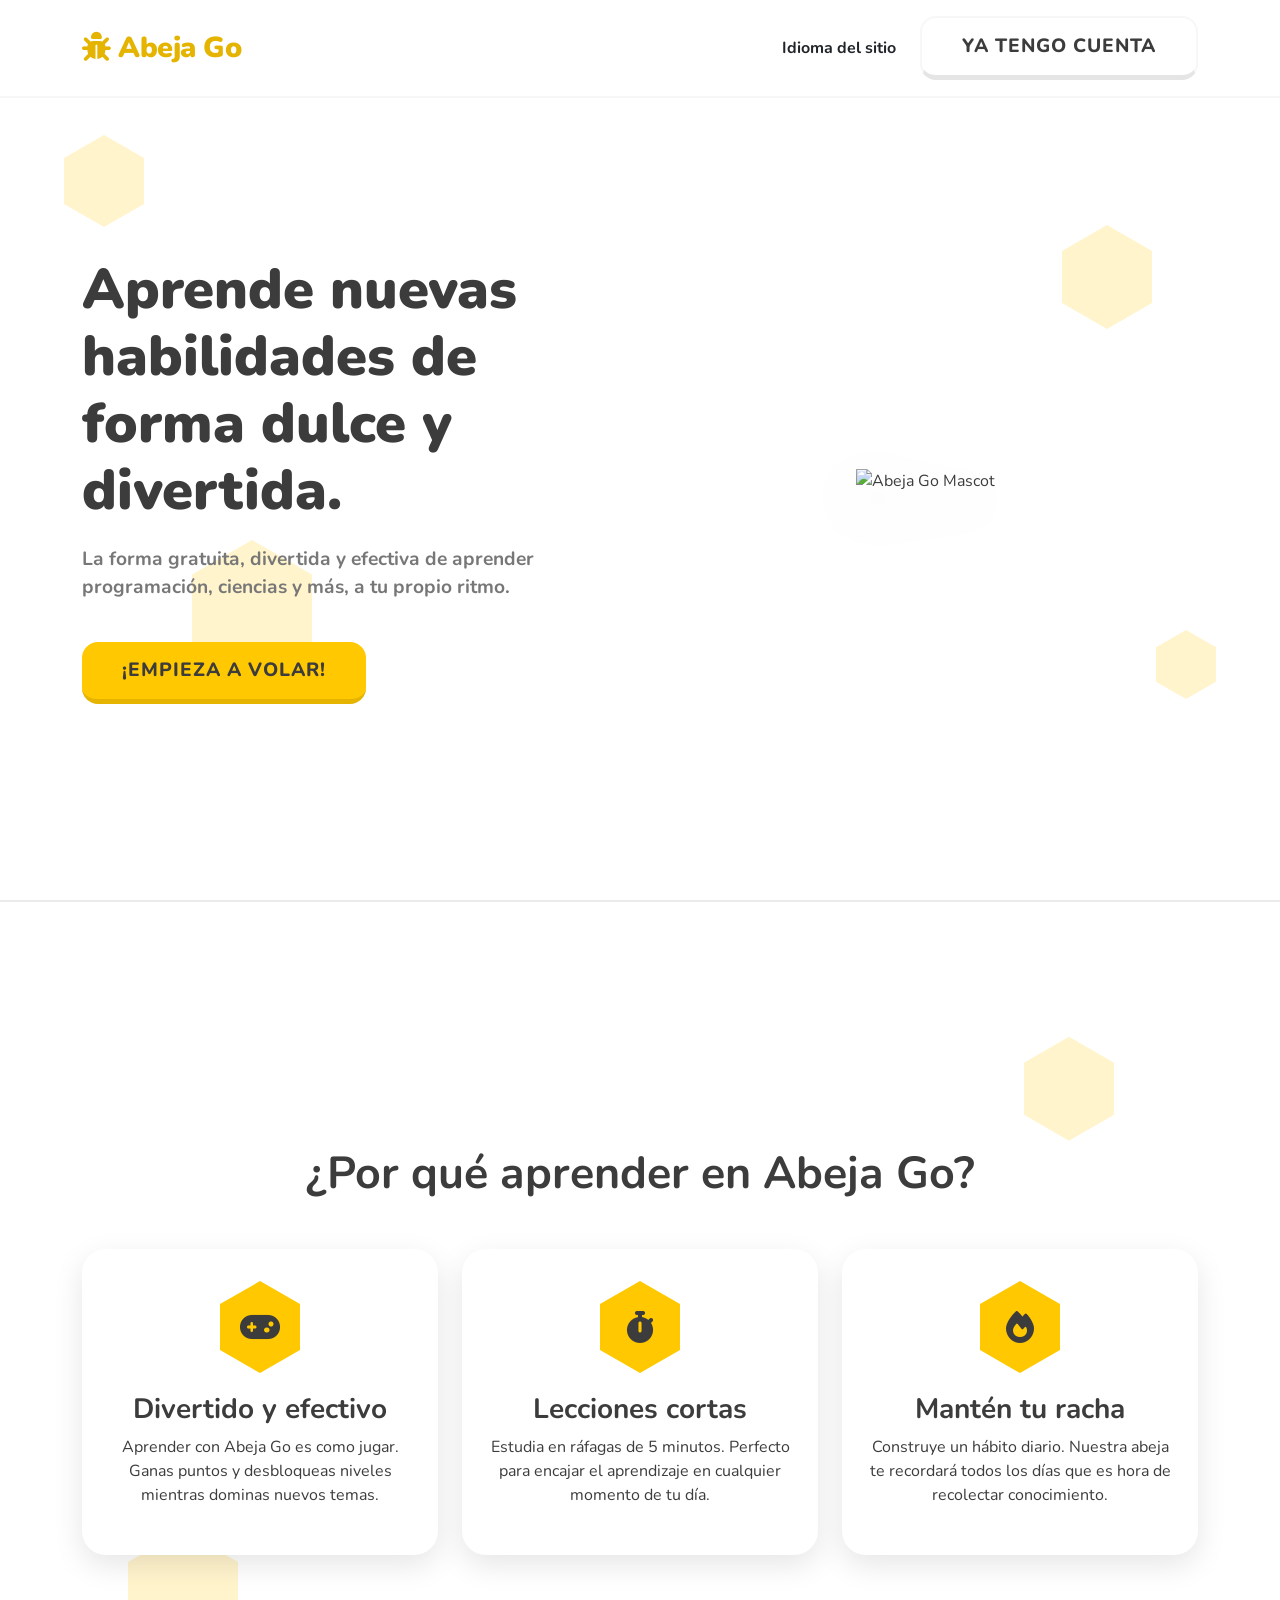
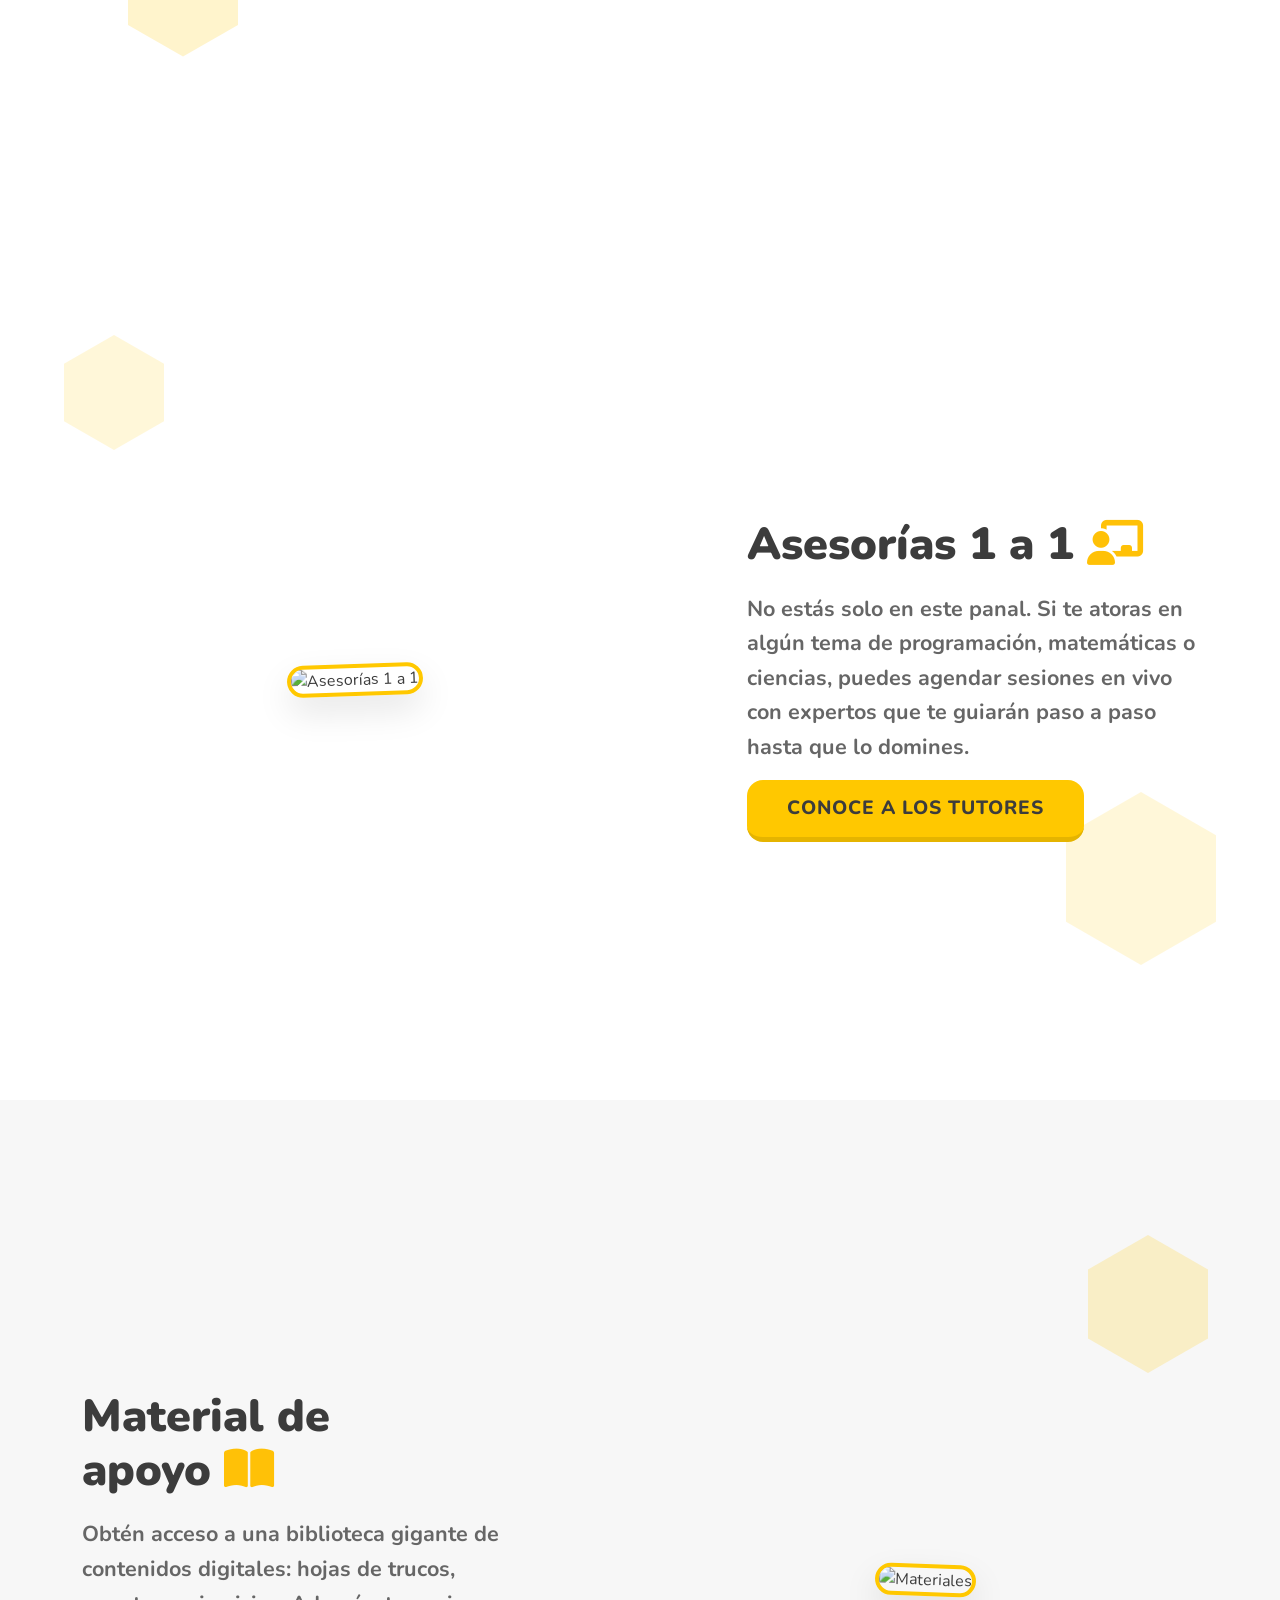
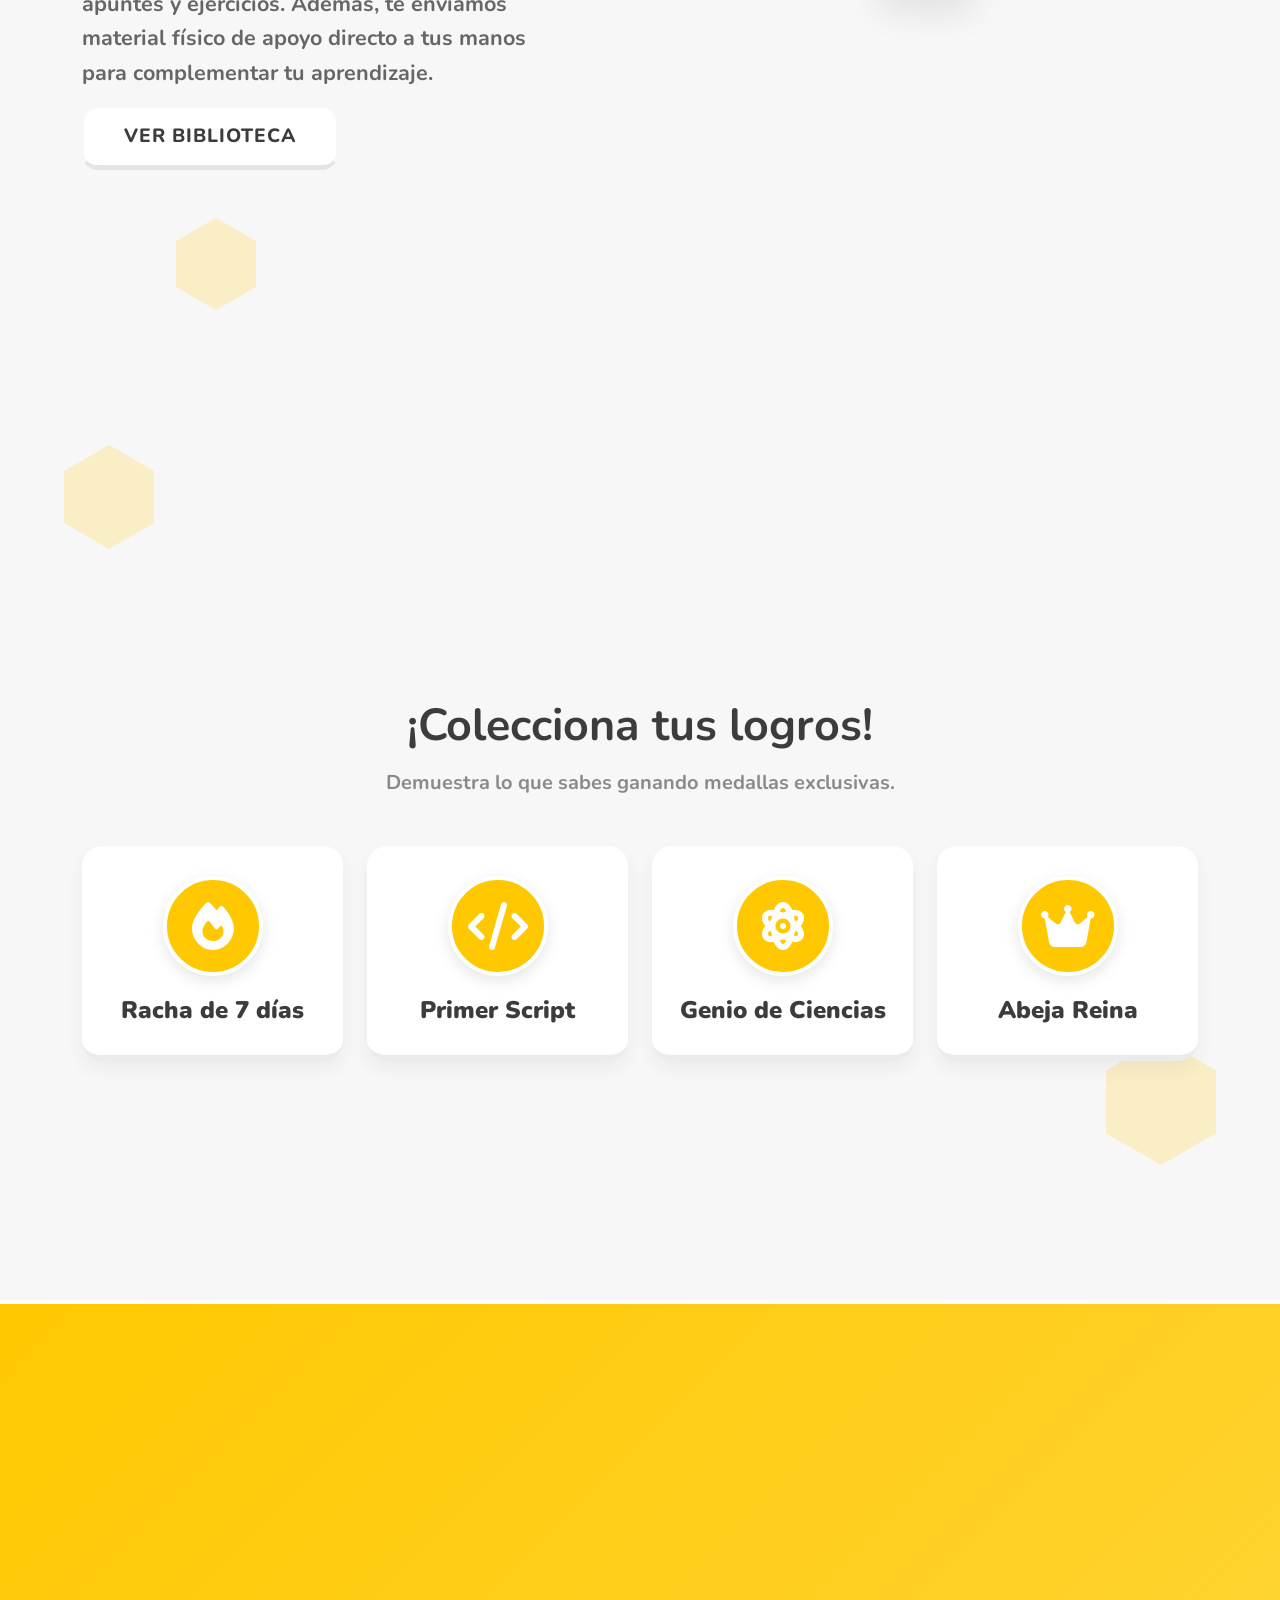
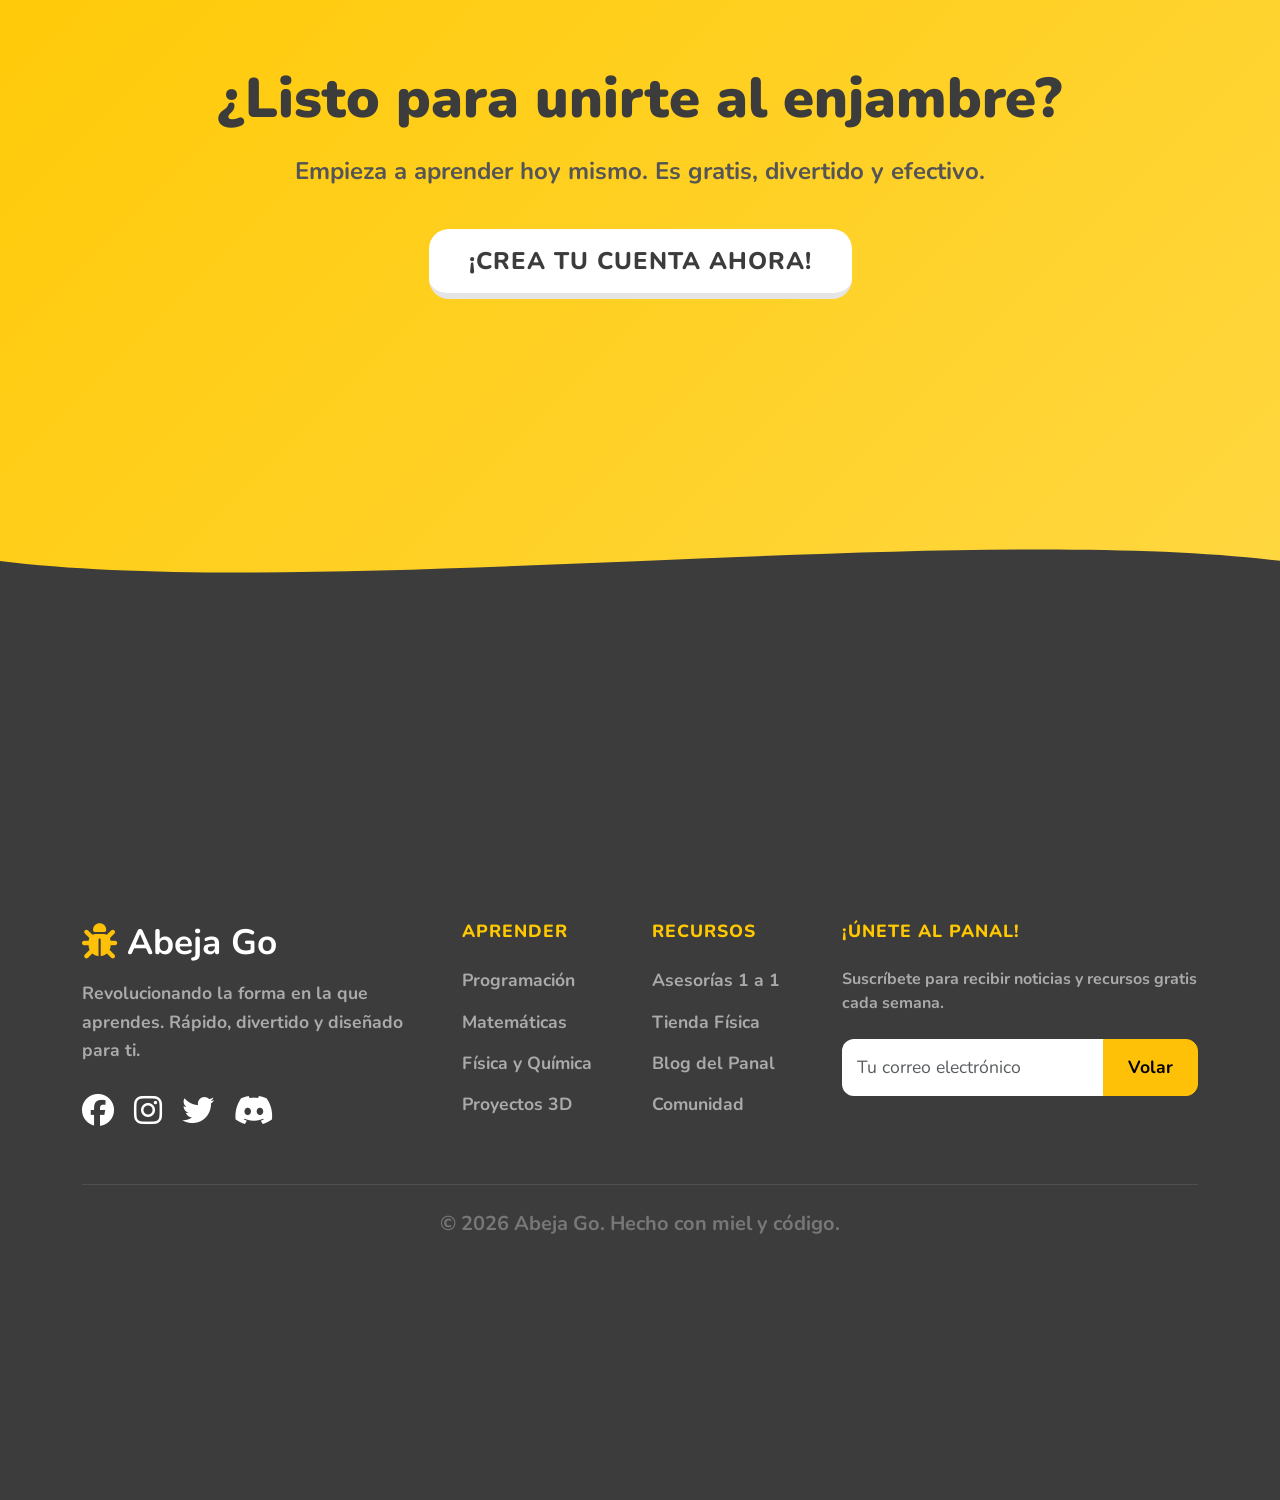
==== commit d02598ce: "Estructura v2: Index único y nueva página de sesión" ====
--- a/index.html
+++ b/index.html
@@ -19,303 +19,285 @@
     <link rel="icon" type="image/x-icon" href="img/favicon.ico">
     <link rel="icon" type="image/png" sizes="32x32" href="img/favicon-32x32.png">
     <link rel="icon" type="image/png" sizes="16x16" href="img/favicon-16x16.png">
-
     <link rel="apple-touch-icon" sizes="180x180" href="img/apple-touch-icon.png">
-
     <link rel="manifest" href="img/site.webmanifest">
-    <meta name="theme-color" content="#FFD700"> <link href="https://cdn.jsdelivr.net/npm/bootstrap@5.3.0/dist/css/bootstrap.min.css" rel="stylesheet">
-    <link href="https://fonts.googleapis.com/css2?family=Nunito:wght@400;600;700;800&display=swap" rel="stylesheet">
+    <meta name="theme-color" content="#FFD700">
+
+    <link href="https://cdn.jsdelivr.net/npm/bootstrap@5.3.0/dist/css/bootstrap.min.css" rel="stylesheet">
+    <link href="https://fonts.googleapis.com/css2?family=Nunito:wght@400;600;700;800;900&display=swap" rel="stylesheet">
+    <link rel="stylesheet" href="https://cdnjs.cloudflare.com/ajax/libs/font-awesome/6.4.0/css/all.min.css">
     <link rel="stylesheet" href="https://cdn.jsdelivr.net/npm/bootstrap-icons@1.10.5/font/bootstrap-icons.css">
-    <link rel="stylesheet" href="style.css">
+    
+    <link rel="stylesheet" href="style_index.css">
 </head>
 
 <body>
 
-    <div class="app-layout">
-        <nav class="sidebar collapsed " id="sidebar">
-            <div class="sidebar-header">
-                <div class="brand-logo">
-                    <span class="logo-icon">🐝</span>
-                    <span class="logo-text">Abeja GO</span>
-                </div>
-            </div>
-
-            <ul class="nav-links">
-                <li><a href="index.html" class="active"><i class="bi bi-house-door-fill"></i> <span
-                            class="link-text">Inicio</span></a></li>
-                <li><a href="materias.html"><span class="emoji-icon">📚</span> <span class="link-text">Materias</span></a></li>
-                <li><a href="#"><span class="emoji-icon">🧪</span> <span class="link-text">Práctica</span></a></li>
-                <li><a href="#"><span class="emoji-icon">🗺️</span> <span class="link-text">Ruta</span></a></li>
-                <li><a href="#"><span class="emoji-icon">🎓</span> <span class="link-text">Clases</span></a></li>
-                <li class="mt-auto"><a href="perfil.html"><span class="emoji-icon">👤</span> <span
-                            class="link-text">Perfil</span></a></li>
-            </ul>
-        </nav>
-
-        <div class="menu-overlay" id="overlay"></div>
-
-        <main class="main-content">
-
-            <button class="menu-toggle-cylinder" id="menuToggle" aria-label="Abrir menú">
-                <div class="cylinder-face"></div>
-                <i class="bi bi-list"></i>
-                <span class="ms-2 d-none d-md-inline">Menú</span>
+    <nav class="navbar navbar-expand-lg fixed-top" id="mainNavbar">
+        <div class="container">
+            <a class="navbar-brand" href="#">
+                <i class="fa-solid fa-bug"></i> Abeja Go
+            </a>
+            <button class="navbar-toggler" type="button" data-bs-toggle="collapse" data-bs-target="#navbarNav">
+                <span class="navbar-toggler-icon"></span>
             </button>
-
-            <div class="hero-container">
-                <div class="text-center animate-fade-up">
-                    <span class="badge-pill mb-3 ">Bienvenido de nuevo a Abeja GO</span>
-                    <h1 class="hero-title mt-5">Domina tus materias de prepa<br>con ritmo inteligente.</h1>
-                    <p class="hero-subtitle">Olvídate del estrés. Tu ruta de aprendizaje personalizada para ingresar a la universidad empieza hoy.</p>
-
-                    <div class="mt-5 d-flex gap-3 justify-content-center flex-wrap">
-                        <button class="btn mt-3 btn-primary-custom btn-lg"
-                            onclick="window.location.href='iniciarSesion.html'">
-                            Comenzar Lección <i class="bi bi-arrow-right-short"></i>
-                        </button>
-                    </div>
-                </div>
-
-                <div class="scroll-indicator">
-                    <i class="bi bi-chevron-down"></i>
-                </div>
-            </div>
-
-            <section class="section-padding">
-                <div class="container-fluid p-0">
-                    <div class="row justify-content-center text-center mb-5">
-                        <div class="col-lg-8">
-                            <h2 class="section-title">Aprendizaje que se adapta a ti,<br><span class="text-accent">no al
-                                    revés.</span></h2>
-                            <p class="section-desc">Abeja GO es el sistema inteligente que detecta tus huecos en <strong>matemáticas, física y química</strong>. Creamos un puente directo hacia tus objetivos en la <strong>UG, UNAM e IPN</strong>.</p>
-                        </div>
-                    </div>
-                </div>
-            </section>
-
-            <section class="section-padding pt-0">
-                <div class="bento-grid-3">
-                    <div class="bento-card step-card">
-                        <div class="step-icon-bg bg-blue-soft">
-                            <span class="emoji-lg">🧠</span>
-                        </div>
-                        <h3>1. Diagnóstico de Conocimiento</h3>
-                        <p>Nuestro algoritmo identifica exactamente qué temas de nivel medio superior dominas y cuáles necesitas reforzar.</p>
-                    </div>
-                    <div class="bento-card step-card">
-                        <div class="step-icon-bg bg-green-soft">
-                            <span class="emoji-lg">🗺️</span>
-                        </div>
-                        <h3>2. Tu Ruta Única</h3>
-                        <p>Generamos un mapa visual de aprendizaje. Enfócate solo en lo que necesitas para subir tu promedio y pasar tu examen.</p>
-                    </div>
-                    <div class="bento-card step-card">
-                        <div class="step-icon-bg bg-purple-soft">
-                            <span class="emoji-lg">🚀</span>
-                        </div>
-                        <h3>3. Domina y Avanza</h3>
-                        <p>Ejercicios interactivos con feedback inmediato. Prepárate para el ingreso a la universidad jugando.</p>
-                    </div>
-                </div>
-            </section>
-
-            <section class="section-padding bg-soft-gray rounded-3xl mt-4">
-                <div class="container-fluid p-0">
-                    <div class="row mb-4">
-                        <div class="col-12">
-                            <h4 class="small-caps text-muted mb-2">VISTA PREVIA DE TU ESPACIO</h4>
-                            <h2 class="fw-bold">Tu centro de comando escolar</h2>
-                        </div>
-                    </div>
-
-                    <div class="dashboard-preview-grid">
-
-                        <div class="bento-card dashboard-main">
-                            <div class="d-flex justify-content-between align-items-center mb-4">
-                                <span class="badge bg-warning text-dark">En progreso</span>
-                                <i class="bi bi-three-dots"></i>
-                            </div>
-                            <h3>Cálculo Diferencial: Derivadas</h3>
-                            <p class="text-muted mb-4">Unidad 3 • Lección 2 de 5</p>
-
-                            <div class="progress-container mb-3">
-                                <div class="progress" style="height: 8px;">
-                                    <div class="progress-bar bg-dark" role="progressbar" style="width: 65%"></div>
-                                </div>
-                                <div class="d-flex justify-content-between mt-2 text-small fw-bold">
-                                    <span>65% completado</span>
-                                    <span>20 min restantes</span>
-                                </div>
-                            </div>
-
-                            <button class="btn btn-primary-custom w-100 mt-auto">Reanudar Lección</button>
-                        </div>
-
-                        <div
-                            class="bento-card stat-card d-flex flex-column justify-content-center align-items-center text-center">
-                            <h2 class="display-4 fw-bold mb-0">12</h2>
-                            <p class="text-secondary fw-bold">Racha de días 🔥</p>
-                        </div>
-
-                        <div
-                            class="bento-card stat-card d-flex flex-column justify-content-center align-items-center text-center">
-                            <h2 class="display-4 fw-bold mb-0 text-success">98%</h2>
-                            <p class="text-secondary fw-bold">Precisión en Álgebra</p>
-                        </div>
-
-                        <div class="bento-card subjects-card">
-                            <h5 class="fw-bold mb-3">Tus Materias</h5>
-                            <div class="subject-item">
-                                <div class="icon-sq bg-blue-soft">📐</div>
-                                <div class="flex-grow-1 ms-3">
-                                    <h6 class="mb-0 fw-bold">Física</h6>
-                                    <small class="text-muted">Vectores</small>
-                                </div>
-                            </div>
-                            <div class="subject-item mt-3">
-                                <div class="icon-sq bg-purple-soft">⚗️</div>
-                                <div class="flex-grow-1 ms-3">
-                                    <h6 class="mb-0 fw-bold">Química</h6>
-                                    <small class="text-muted">Estequiometría</small>
-                                </div>
-                            </div>
-                        </div>
-
-                    </div>
-                </div>
-            </section>
-
-            <section class="section-padding">
-                <div class="text-center mb-5">
-                    <h2 class="section-title">Visualiza tu progreso</h2>
-                    <p class="text-muted">Desbloquea nodos como en un videojuego.</p>
-                </div>
-
-                <div class="path-visual-container">
-                    <div class="path-line"></div>
-
-                    <div class="path-node completed">
-                        <i class="bi bi-check-lg"></i>
-                        <span class="node-label">Diagnóstico</span>
-                    </div>
-                    <div class="path-node current">
-                        <i class="bi bi-play-fill"></i>
-                        <span class="node-label">Fundamentos</span>
-                    </div>
-                    <div class="path-node locked">
-                        <i class="bi bi-lock-fill"></i>
-                        <span class="node-label">Intermedio</span>
-                    </div>
-                    <div class="path-node locked">
-                        <i class="bi bi-lock-fill"></i>
-                        <span class="node-label">Avanzado</span>
-                    </div>
-                    <div class="path-node boss">
-                        <i class="bi bi-trophy-fill"></i>
-                        <span class="node-label">Examen Final</span>
-                    </div>
-                </div>
-            </section>
-
-            <section class="section-padding" style="padding: 0 !important;">
-                <h2 class="section-title mb-5">¿Por qué estudiar en Abeja GO?</h2>
-                <div class="benefits-grid">
-                    <div class="bento-card benefit-large">
-                        <i class="bi bi-lightning-charge-fill text-warning fs-1 mb-3"></i>
-                        <h3>Feedback Instantáneo</h3>
-                        <p>No esperes a que el profe califique. Entiende tu error al momento con explicaciones detalladas de cada ejercicio.</p>
-                    </div>
-                    <div class="bento-card benefit-small">
-                        <i class="bi bi-robot fs-2 mb-2 text-primary"></i>
-                        <h4>IA Tutor 24/7</h4>
-                        <p class="text-small text-muted">Resuelve tus dudas en tiempo real.</p>
-                    </div>
-                    <div class="bento-card benefit-small">
-                        <i class="bi bi-phone fs-2 mb-2 text-success"></i>
-                        <h4>Mobile First</h4>
-                        <p class="text-small text-muted">Estudia desde cualquier lugar.</p>
-                    </div>
-                    <div class="bento-card benefit-wide">
-                        <div class="d-flex align-items-center">
-                            <div class="me-4">
-                                <h3>Simulacros de Examen</h3>
-                                <p class="mb-0">Practica con tiempos reales y preguntas tipo examen de admisión (UG, UNAM, IPN).</p>
-                            </div>
-                            <div class="ms-auto fs-1">📝</div>
-                        </div>
-                    </div>
-                </div>
-            </section>
-
-            <section class="section-padding">
-                <div class="bento-card bg-dark text-white p-5 position-relative overflow-hidden">
-                    <div class="position-relative z-10">
-                        <span class="badge bg-primary mb-3">Próximamente</span>
-                        <h2 class="fw-bold">Tutorías 1 a 1</h2>
-                        <p class="text-white-50" style="max-width: 500px;">
-                            ¿Te trabaste en un tema difícil? Pronto podrás agendar asesorías con expertos directamente desde tu portal escolar.
-                        </p>
-                        <button class="btn btn-light rounded-pill mt-3 fw-bold">Notifícame</button>
-                    </div>
-                    <div class="decoration-circle"></div>
-                </div>
-            </section>
-
-            <section class="section-padding text-center">
-                <h2 class="display-5 fw-bold mb-4">¿Listo para hackear tu aprendizaje?</h2>
-                <p class="lead text-secondary mb-5">Únete a la beta y empieza a subir tu promedio hoy mismo.</p>
-                <button class="btn btn-primary-custom btn-lg px-5 py-3 fs-5">
-                    Crear cuenta gratis
-                </button>
-            </section>
-
-            <footer class="mt-5 pt-5 border-top">
-                <div class="row g-4">
-                    <div class="col-md-4">
-                        <div class="brand-logo mb-3">
-                            <span class="logo-icon">🐝</span>
-                            <span class="logo-text">Abeja GO</span>
-                        </div>
-                        <p class="text-muted small">
-                            Plataforma educativa diseñada para estudiantes de nivel medio superior en México. Hecho con ❤️ para la comunidad de Guanajuato.
-                        </p>
-                    </div>
-                    <div class="col-md-2 col-6">
-                        <h6 class="fw-bold mb-3">Plataforma</h6>
-                        <ul class="list-unstyled text-small">
-                            <li class="mb-2"><a href="index.html" class="text-decoration-none text-muted">Inicio</a></li>
-                            <li class="mb-2"><a href="materias.html" class="text-decoration-none text-muted">Materias</a></li>
-                            <li class="mb-2"><a href="#" class="text-decoration-none text-muted">Precios</a></li>
-                        </ul>
-                    </div>
-                    <div class="col-md-2 col-6">
-                        <h6 class="fw-bold mb-3">Recursos</h6>
-                        <ul class="list-unstyled text-small">
-                            <li class="mb-2"><a href="#" class="text-decoration-none text-muted">Blog</a></li>
-                            <li class="mb-2"><a href="#" class="text-decoration-none text-muted">Guías de estudio</a>
-                            </li>
-                            <li class="mb-2"><a href="#" class="text-decoration-none text-muted">Comunidad</a></li>
-                        </ul>
-                    </div>
-                    <div class="col-md-4">
-                        <h6 class="fw-bold mb-3">Contacto</h6>
-                        <div class="d-flex gap-3">
-                            <a href="#" class="text-dark fs-5"><i class="bi bi-instagram"></i></a>
-                            <a href="#" class="text-dark fs-5"><i class="bi bi-twitter"></i></a>
-                            <a href="#" class="text-dark fs-5"><i class="bi bi-discord"></i></a>
-                        </div>
-                    </div>
-                </div>
-                <div class="text-center py-4 mt-4 border-top">
-                    <small class="text-muted">&copy; 2026 Abeja GO. Todos los derechos reservados. | Diseñado en Guanajuato, México.</small>
-                </div>
-            </footer>
-
-        </main>
-    </div>
+            <div class="collapse navbar-collapse justify-content-end" id="navbarNav">
+                <ul class="navbar-nav align-items-center gap-3">
+                    <li class="nav-item">
+                        <a class="nav-link fw-bold text-dark" href="#">Idioma del sitio</a>
+                    </li>
+                    <li class="nav-item">
+                        <a href="sesion.html" class="btn btn-duo btn-duo-outline text-decoration-none">Ya tengo cuenta</a>
+                    </li>
+                </ul>
+            </div>
+        </div>
+    </nav>
+
+    <section class="snap-section position-relative overflow-hidden" style="background-color: var(--abeja-white);">
+        <div class="hexagon hex-1"></div>
+        <div class="hexagon hex-2"></div>
+        <div class="hexagon hex-3"></div>
+        <div class="hexagon hex-4"></div>
+
+        <div class="container">
+            <div class="row align-items-center">
+                <div class="col-lg-6 text-center text-lg-start mb-5 mb-lg-0">
+                    <h1 class="hero-title">Aprende nuevas habilidades de forma dulce y divertida.</h1>
+                    <p class="hero-subtitle">La forma gratuita, divertida y efectiva de aprender programación, ciencias
+                        y más, a tu propio ritmo.</p>
+                    <div class="d-flex flex-column flex-sm-row gap-3 justify-content-center justify-content-lg-start">
+                        <button class="btn btn-duo">¡Empieza a volar!</button>
+                    </div>
+                </div>
+                <div class="col-lg-6 text-center">
+                    <img src="https://api.dicebear.com/7.x/bottts/svg?seed=Abeja&backgroundColor=FFD166"
+                        alt="Abeja Go Mascot" class="img-fluid hero-mascot">
+                </div>
+            </div>
+        </div>
+    </section>
+
+    <section class="features-wrapper features-section position-relative">
+        <div class="hexagon d-none d-md-block" style="top: 15%; left: 80%; width: 90px; height: 104px; animation-delay: 1s;"></div>
+        <div class="hexagon d-none d-md-block" style="top: 70%; left: 10%; width: 110px; height: 126px; animation-delay: 2.5s;"></div>
+
+        <div class="container feature-mobile-snap position-relative">
+            <div class="hex-feature hf-1 d-block d-md-none"></div>
+            <div class="hex-feature hf-2 d-block d-md-none"></div>
+            <div class="hex-feature hf-3 d-block d-md-none"></div>
+
+            <div class="text-center mb-md-5">
+                <h2 class="fw-bold mb-0 feature-mobile-title" style="font-size: 2.8rem;">¿Por qué aprender en Abeja Go?
+                </h2>
+            </div>
+            <div class="text-center d-block d-md-none">
+                <i class="fa-solid fa-angles-down scroll-down-icon"></i>
+            </div>
+        </div>
+
+        <div class="container">
+            <div class="row g-4">
+                <div class="col-md-4 feature-mobile-snap position-relative">
+                    <div class="hex-card-bg hc-1 d-block d-md-none"></div>
+                    <div class="hex-card-bg hc-2 d-block d-md-none"></div>
+                    <div class="feature-card">
+                        <div class="feature-icon-wrapper"><i class="fa-solid fa-gamepad"></i></div>
+                        <h3 class="fw-bold">Divertido y efectivo</h3>
+                        <p>Aprender con Abeja Go es como jugar. Ganas puntos y desbloqueas niveles mientras dominas
+                            nuevos temas.</p>
+                    </div>
+                    <div class="text-center d-block d-md-none">
+                        <i class="fa-solid fa-angles-down scroll-down-icon"></i>
+                    </div>
+                </div>
+                <div class="col-md-4 feature-mobile-snap position-relative">
+                    <div class="hex-card-bg hc-1 d-block d-md-none"></div>
+                    <div class="hex-card-bg hc-2 d-block d-md-none"></div>
+                    <div class="feature-card">
+                        <div class="feature-icon-wrapper"><i class="fa-solid fa-stopwatch"></i></div>
+                        <h3 class="fw-bold">Lecciones cortas</h3>
+                        <p>Estudia en ráfagas de 5 minutos. Perfecto para encajar el aprendizaje en cualquier momento de
+                            tu día.</p>
+                    </div>
+                    <div class="text-center d-block d-md-none">
+                        <i class="fa-solid fa-angles-down scroll-down-icon"></i>
+                    </div>
+                </div>
+                <div class="col-md-4 feature-mobile-snap position-relative ">
+                    <div class="hex-card-bg hc-1 d-block d-md-none"></div>
+                    <div class="hex-card-bg hc-2 d-block d-md-none"></div>
+                    <div class="feature-card">
+                        <div class="feature-icon-wrapper"><i class="fa-solid fa-fire"></i></div>
+                        <h3 class="fw-bold">Mantén tu racha</h3>
+                        <p>Construye un hábito diario. Nuestra abeja te recordará todos los días que es hora de
+                            recolectar conocimiento.</p>
+                    </div>
+                    <div class="text-center d-block d-md-none">
+                        <i class="fa-solid fa-angles-down scroll-down-icon"></i>
+                    </div>
+                </div>
+            </div>
+        </div>
+    </section>
+
+    <section class="snap-section position-relative overflow-hidden" style="background-color: var(--abeja-white);">
+        <div class="hex-asesoria ha-1"></div>
+        <div class="hex-asesoria ha-2"></div>
+        <div class="container">
+            <div class="row align-items-center">
+                <div class="col-lg-6 mb-4 mb-lg-0 text-center">
+                    <img src="https://images.unsplash.com/photo-1522202176988-66273c2fd55f?ixlib=rb-4.0.3&auto=format&fit=crop&w=800&q=80"
+                        alt="Asesorías 1 a 1" class="info-image">
+                </div>
+                <div class="col-lg-5 offset-lg-1 info-text-box text-center text-lg-start">
+                    <h2>Asesorías 1 a 1 <i class="fa-solid fa-chalkboard-user text-warning"></i></h2>
+                    <p>No estás solo en este panal. Si te atoras en algún tema de programación, matemáticas o ciencias,
+                        puedes agendar sesiones en vivo con expertos<span class="hide-on-mobile"> que te guiarán paso a
+                            paso hasta que lo domines</span>.</p>
+                    <button class="btn btn-duo">Conoce a los tutores</button>
+                </div>
+            </div>
+        </div>
+    </section>
+
+    <section class="snap-section position-relative overflow-hidden" style="background-color: var(--abeja-gray);">
+        <div class="hexagon" style="top: 15%; left: 85%; width: 120px; height: 138px; animation-delay: 0.5s;"></div>
+        <div class="hexagon" style="bottom: 10%; right: 80%; width: 80px; height: 92px; animation-delay: 2s;"></div>
+        <div class="container">
+            <div class="row align-items-center">
+                <div class="col-lg-5 info-text-box text-center text-lg-start order-2 order-lg-1">
+                    <h2>Material de <br> apoyo <i class="fa-solid fa-book-open text-warning"></i></h2>
+                    <p>Obtén acceso a una biblioteca gigante de contenidos digitales<span class="hide-on-mobile">: hojas
+                            de trucos, apuntes y ejercicios</span>. Además, te enviamos material físico de apoyo<span
+                            class="hide-on-mobile"> directo a tus manos para complementar tu aprendizaje</span>.</p>
+                    <button class="btn btn-duo-outline btn-duo">Ver biblioteca</button>
+                </div>
+                <div class="col-lg-6 offset-lg-1 mb-4 mb-lg-0 text-center order-1 order-lg-2">
+                    <img src="https://cdn.pixabay.com/photo/2020/09/30/12/18/books-5615562_1280.jpg"
+                        alt="Materiales" class="info-image img-right">
+                </div>
+            </div>
+        </div>
+    </section>
+
+    <section class="snap-section achievements-section position-relative overflow-hidden">
+        <div class="hexagon" style="top: 5%; left: 5%; width: 90px; height: 104px; animation-delay: 0s;"></div>
+        <div class="hexagon" style="bottom: 15%; right: 5%; width: 110px; height: 126px; animation-delay: 1.5s;"></div>
+        <div class="container">
+            <div class="text-center mb-5">
+                <h2 class="fw-bold mb-3" style="font-size: 2.8rem; color: var(--abeja-dark);">¡Colecciona tus logros!
+                </h2>
+                <p class="fs-5 fw-bold mb-5 opacity-75" style="color: #666;">Demuestra lo que sabes ganando medallas
+                    exclusivas.</p>
+            </div>
+            <div class="row g-4 justify-content-center">
+                <div class="col-md-3 col-6">
+                    <div class="achievement-card">
+                        <div class="badge-circle"><i class="fa-solid fa-fire"></i></div>
+                        <h4>Racha de 7 días</h4>
+                    </div>
+                </div>
+                <div class="col-md-3 col-6">
+                    <div class="achievement-card">
+                        <div class="badge-circle"><i class="fa-solid fa-code"></i></div>
+                        <h4>Primer Script</h4>
+                    </div>
+                </div>
+                <div class="col-md-3 col-6">
+                    <div class="achievement-card">
+                        <div class="badge-circle"><i class="fa-solid fa-atom"></i></div>
+                        <h4>Genio de Ciencias</h4>
+                    </div>
+                </div>
+                <div class="col-md-3 col-6">
+                    <div class="achievement-card">
+                        <div class="badge-circle"><i class="fa-solid fa-crown"></i></div>
+                        <h4>Abeja Reina</h4>
+                    </div>
+                </div>
+            </div>
+        </div>
+    </section>
+
+    <section class="snap-section cta-section">
+        <div class="container">
+            <h2>¿Listo para unirte al enjambre?</h2>
+            <p>Empieza a aprender hoy mismo. Es gratis, divertido y efectivo.</p>
+            <a href="sesion.html" class="btn btn-duo text-decoration-none">¡Crea tu cuenta ahora!</a>
+        </div>
+        <div class="wave-divider">
+            <svg xmlns="http://www.w3.org/2000/svg" viewBox="0 0 1200 120" preserveAspectRatio="none">
+                <path d="M0,60 C300,120 900,0 1200,60 L1200,120 L0,120 Z" class="shape-fill"></path>
+            </svg>
+        </div>
+    </section>
+
+    <footer class="snap-section abeja-footer">
+        <div class="container">
+            <div class="row text-center text-lg-start">
+                <div class="col-lg-4 mb-5 mb-lg-0">
+                    <h3 class="fw-bold text-white mb-3" style="font-size: 2.2rem;"><i
+                            class="fa-solid fa-bug text-warning"></i> Abeja Go</h3>
+                    <p class="fw-bold" style="color: #AAA; font-size: 1.1rem; line-height: 1.6;">Revolucionando la forma
+                        en la que aprendes. Rápido, divertido y diseñado para ti.</p>
+                    <div class="social-icons mt-4 justify-content-center justify-content-lg-start d-flex">
+                        <a href="#"><i class="fa-brands fa-facebook"></i></a>
+                        <a href="#"><i class="fa-brands fa-instagram"></i></a>
+                        <a href="#"><i class="fa-brands fa-twitter"></i></a>
+                        <a href="#"><i class="fa-brands fa-discord"></i></a>
+                    </div>
+                </div>
+                <div class="col-lg-2 col-6 mb-4 mb-lg-0 text-start">
+                    <h5>Aprender</h5>
+                    <ul>
+                        <li><a href="#">Programación</a></li>
+                        <li><a href="#">Matemáticas</a></li>
+                        <li><a href="#">Física y Química</a></li>
+                        <li><a href="#">Proyectos 3D</a></li>
+                    </ul>
+                </div>
+                <div class="col-lg-2 col-6 mb-4 mb-lg-0 text-start">
+                    <h5>Recursos</h5>
+                    <ul>
+                        <li><a href="#">Asesorías 1 a 1</a></li>
+                        <li><a href="#">Tienda Física</a></li>
+                        <li><a href="#">Blog del Panal</a></li>
+                        <li><a href="#">Comunidad</a></li>
+                    </ul>
+                </div>
+                <div class="col-lg-4 mt-4 mt-lg-0 text-center text-lg-start d-none d-md-block">
+                    <h5>¡Únete al Panal!</h5>
+                    <p class="fw-bold" style="color: #AAA;">Suscríbete para recibir noticias y recursos gratis cada
+                        semana.</p>
+                    <div class="input-group mt-4">
+                        <input type="email" class="form-control" placeholder="Tu correo electrónico"
+                            style="border-radius: 12px 0 0 12px; border: none; padding: 15px; font-size: 1.1rem;">
+                        <button class="btn btn-warning fw-bold px-4" type="button"
+                            style="border-radius: 0 12px 12px 0; font-size: 1.1rem;">Volar</button>
+                    </div>
+                </div>
+            </div>
+
+            <div class="footer-bottom text-center mt-5 pt-4 d-none d-md-block"
+                style="border-top: 1px solid rgba(255,255,255,0.1);">
+                <p class="mb-0 fs-5 fw-bold" style="color: #777;">© 2026 Abeja Go. Hecho con miel y código.</p>
+            </div>
+        </div>
+    </footer>
 
     <script src="https://cdn.jsdelivr.net/npm/bootstrap@5.3.0/dist/js/bootstrap.bundle.min.js"></script>
-    <script src="script.js"></script>
+
+    <script>
+        window.addEventListener('scroll', function () {
+            const navbar = document.getElementById('mainNavbar');
+            if (window.scrollY > 50) {
+                navbar.classList.add('navbar-scrolled');
+            } else {
+                navbar.classList.remove('navbar-scrolled');
+            }
+        });
+    </script>
 </body>
 
 </html>
--- a/style_index.css
+++ b/style_index.css
@@ -0,0 +1,710 @@
+ /* Variables de color */
+ :root {
+     --abeja-yellow: #FFC800;
+     --abeja-yellow-dark: #E5B400;
+     --abeja-white: #FFFFFF;
+     --abeja-dark: #3C3C3C;
+     --abeja-gray: #F7F7F7;
+     --abeja-shadow: rgba(0, 0, 0, 0.1);
+ }
+
+ /* MAGIA: Scroll Snapping Global */
+ html {
+     scroll-snap-type: y mandatory;
+     scroll-behavior: smooth;
+ }
+
+ body {
+     font-family: 'Nunito', sans-serif;
+     background-color: var(--abeja-white);
+     color: var(--abeja-dark);
+     overflow-x: hidden;
+     margin: 0;
+ }
+
+ /* CLASE MAESTRA: Convierte cualquier sección en una "diapositiva" de pantalla completa */
+ .snap-section {
+     scroll-snap-align: center;
+     min-height: 100vh;
+     min-height: 100dvh;
+     /* Soporte moderno para móviles */
+     display: flex;
+     flex-direction: column;
+     justify-content: center;
+     position: relative;
+     padding-top: 60px;
+     /* Espacio para que el navbar no tape el contenido */
+     width: 100%;
+ }
+
+ /* Navbar Dinámico */
+ .navbar {
+     padding: 1rem 2rem;
+     background-color: var(--abeja-white);
+     border-bottom: 2px solid var(--abeja-gray);
+     transition: all 0.3s ease-in-out;
+ }
+
+ .navbar-scrolled {
+     background-color: rgba(255, 255, 255, 0.95) !important;
+     box-shadow: 0 10px 30px var(--abeja-shadow);
+     border-bottom: 2px solid var(--abeja-yellow);
+     backdrop-filter: blur(5px);
+     padding: 0.5rem 2rem;
+ }
+
+ .navbar-brand {
+     font-weight: 900;
+     color: var(--abeja-yellow-dark) !important;
+     font-size: 1.8rem;
+     letter-spacing: -0.5px;
+ }
+
+ /* Botones estilo Duolingo */
+ .btn-duo {
+     background-color: var(--abeja-yellow);
+     color: var(--abeja-dark);
+     font-weight: 800;
+     font-size: 1.2rem;
+     padding: 14px 40px;
+     border-radius: 16px;
+     border: none;
+     border-bottom: 5px solid var(--abeja-yellow-dark);
+     transition: all 0.1s ease-in-out;
+     text-transform: uppercase;
+     letter-spacing: 1px;
+ }
+
+ .btn-duo:hover {
+     background-color: #FFD226;
+     color: var(--abeja-dark);
+     transform: translateY(2px);
+     border-bottom: 3px solid var(--abeja-yellow-dark);
+ }
+
+ .btn-duo:active {
+     transform: translateY(5px);
+     border-bottom: 0px solid var(--abeja-yellow-dark);
+     margin-bottom: 5px;
+ }
+
+ .btn-duo-outline {
+     background-color: var(--abeja-white);
+     color: var(--abeja-dark);
+     border: 2px solid var(--abeja-gray);
+     border-bottom: 5px solid #E5E5E5;
+ }
+
+ .btn-duo-outline:hover {
+     background-color: var(--abeja-gray);
+     border-bottom: 3px solid #E5E5E5;
+ }
+
+ /* Tipografías Globales */
+ .hero-title {
+     font-weight: 900;
+     font-size: 3.5rem;
+     line-height: 1.2;
+     color: var(--abeja-dark);
+     margin-bottom: 20px;
+ }
+
+ .hero-subtitle {
+     font-size: 1.2rem;
+     color: #777;
+     margin-bottom: 40px;
+     font-weight: 700;
+ }
+
+ /* Mascota Hero */
+ .hero-mascot {
+     width: 100%;
+     max-width: 400px;
+     filter: drop-shadow(0 20px 30px rgba(0, 0, 0, 0.1));
+     animation: float 4s ease-in-out infinite;
+ }
+
+ /* =========================================
+           SISTEMA DE HEXÁGONOS ANIMADOS
+           ========================================= */
+
+ @keyframes float {
+     0% {
+         transform: translateY(0px) rotate(0deg);
+     }
+
+     50% {
+         transform: translateY(-20px) rotate(10deg);
+     }
+
+     100% {
+         transform: translateY(0px) rotate(0deg);
+     }
+ }
+
+ /* 1. Hexágonos Globales (Hero y otras secciones) */
+ .hexagon {
+     width: 100px;
+     height: 115px;
+     background-color: var(--abeja-yellow);
+     clip-path: polygon(50% 0%, 100% 25%, 100% 75%, 50% 100%, 0% 75%, 0% 25%);
+     position: absolute;
+     opacity: 0.2;
+     z-index: 0;
+     animation: float 6s ease-in-out infinite;
+ }
+
+ .hex-1 {
+     top: 15%;
+     left: 5%;
+     width: 80px;
+     height: 92px;
+     animation-delay: 0s;
+ }
+
+ .hex-2 {
+     top: 60%;
+     left: 15%;
+     width: 120px;
+     height: 138px;
+     animation-delay: 2s;
+ }
+
+ .hex-3 {
+     top: 25%;
+     right: 10%;
+     width: 90px;
+     height: 104px;
+     animation-delay: 1s;
+ }
+
+ .hex-4 {
+     top: 70%;
+     right: 5%;
+     width: 60px;
+     height: 69px;
+     animation-delay: 3s;
+ }
+
+ /* 2. Hexágonos Asesorías (PC y Móvil) */
+ .hex-asesoria {
+     position: absolute;
+     background-color: var(--abeja-yellow);
+     clip-path: polygon(50% 0%, 100% 25%, 100% 75%, 50% 100%, 0% 75%, 0% 25%);
+     opacity: 0.15;
+     z-index: 0;
+     animation: float 5s ease-in-out infinite alternate;
+ }
+
+ .ha-1 {
+     top: 15%;
+     left: 5%;
+     width: 100px;
+     height: 115px;
+     animation-delay: 0.5s;
+ }
+
+ .ha-2 {
+     bottom: 15%;
+     right: 5%;
+     width: 150px;
+     height: 173px;
+     animation-delay: 2s;
+ }
+
+ /* 3. Hexágonos fondo móvil para las tarjetas */
+ .hex-card-bg {
+     position: absolute;
+     background-color: var(--abeja-yellow);
+     clip-path: polygon(50% 0%, 100% 25%, 100% 75%, 50% 100%, 0% 75%, 0% 25%);
+     opacity: 0.08;
+     /* Muy sutil */
+     z-index: 0;
+     animation: float 5s ease-in-out infinite alternate;
+ }
+
+ .hc-1 {
+     top: 5%;
+     left: -15%;
+     width: 180px;
+     height: 207px;
+     animation-delay: 0s;
+ }
+
+ .hc-2 {
+     bottom: 5%;
+     right: -15%;
+     width: 150px;
+     height: 173px;
+     animation-delay: 1.5s;
+ }
+
+ /* 4. Hexágonos título móvil (Estilo artístico/diagonal) */
+ @keyframes float-tilt {
+     0% {
+         transform: translateY(0px) rotate(25deg);
+     }
+
+     50% {
+         transform: translateY(-15px) rotate(35deg);
+     }
+
+     100% {
+         transform: translateY(0px) rotate(25deg);
+     }
+ }
+
+ .hex-feature {
+     background-color: var(--abeja-yellow);
+     clip-path: polygon(50% 0%, 100% 25%, 100% 75%, 50% 100%, 0% 75%, 0% 25%);
+     position: absolute;
+     opacity: 0.15;
+     z-index: 0;
+     animation: float-tilt 6s ease-in-out infinite;
+ }
+
+ .hf-1 {
+     top: 10%;
+     left: -5%;
+     width: 110px;
+     height: 126px;
+ }
+
+ .hf-2 {
+     bottom: 10%;
+     right: -5%;
+     width: 130px;
+     height: 150px;
+     animation-delay: 2s;
+ }
+
+ .hf-3 {
+     top: 50%;
+     left: 80%;
+     width: 60px;
+     height: 69px;
+     animation-delay: 1s;
+ }
+
+ /* Animación Icono Scroll Down Móvil */
+ @keyframes bounce-down {
+
+     0%,
+     20%,
+     50%,
+     80%,
+     100% {
+         transform: translateY(0);
+     }
+
+     40% {
+         transform: translateY(10px);
+     }
+
+     60% {
+         transform: translateY(5px);
+     }
+ }
+
+ .scroll-down-icon {
+     font-size: 2.2rem;
+     color: var(--abeja-yellow);
+     animation: bounce-down 2s infinite;
+     margin-top: 45px;
+ }
+
+ /* Asegurar que el contenido esté por encima de los hexágonos */
+ .container {
+     position: relative;
+     z-index: 2;
+ }
+
+ .feature-card {
+     position: relative;
+     z-index: 2;
+ }
+
+
+ /* Tarjetas de características */
+ .feature-card {
+     background: var(--abeja-white);
+     border-radius: 24px;
+     padding: 30px 20px;
+     text-align: center;
+     border: 2px solid transparent;
+     box-shadow: 0 10px 30px var(--abeja-shadow);
+     transition: all 0.3s ease;
+     height: 100%;
+ }
+
+ .feature-card:hover {
+     transform: translateY(-10px);
+     border: 2px solid var(--abeja-yellow);
+ }
+
+ .feature-icon-wrapper {
+     width: 80px;
+     height: 92px;
+     background-color: var(--abeja-yellow);
+     clip-path: polygon(50% 0%, 100% 25%, 100% 75%, 50% 100%, 0% 75%, 0% 25%);
+     margin: 0 auto 20px auto;
+     display: flex;
+     align-items: center;
+     justify-content: center;
+ }
+
+ .feature-icon-wrapper i {
+     font-size: 2rem;
+     color: var(--abeja-dark);
+ }
+
+ .features-wrapper {
+     background-color: var(--abeja-white);
+     /* <--- Ahora sí, puro blanco */
+     border-top: 2px solid #EBEBEB;
+ }
+
+ @media (min-width: 769px) {
+     .features-wrapper {
+         scroll-snap-align: center;
+         min-height: 100dvh;
+         display: flex;
+         flex-direction: column;
+         justify-content: center;
+     }
+ }
+
+ @media (max-width: 768px) {
+     .features-wrapper {
+         scroll-snap-align: none;
+         display: block;
+     }
+
+     .feature-mobile-snap {
+         scroll-snap-align: center;
+         min-height: 100dvh;
+         display: flex;
+         flex-direction: column;
+         justify-content: center;
+         padding: 20px;
+         border-bottom: 2px solid #EBEBEB;
+         position: relative;
+         /* Para los hexágonos de fondo */
+         overflow: hidden;
+     }
+ }
+
+ /* Info Extra (Asesorías y Material) */
+ .info-text-box h2 {
+     font-weight: 900;
+     font-size: 2.8rem;
+     margin-bottom: 20px;
+ }
+
+ .info-text-box p {
+     font-size: 1.35rem;
+     color: #666;
+     font-weight: 700;
+     line-height: 1.6;
+ }
+
+ .info-image {
+     width: 100%;
+     max-width: 400px;
+     border-radius: 24px;
+     box-shadow: 0 15px 35px var(--abeja-shadow);
+     border: 4px solid var(--abeja-yellow);
+     transform: rotate(-2deg);
+     transition: transform 0.3s;
+ }
+
+ .info-image:hover {
+     transform: rotate(0deg) scale(1.02);
+ }
+
+ .img-right {
+     transform: rotate(2deg);
+ }
+
+ /* Logros */
+ .achievements-section {
+     background-color: var(--abeja-gray);
+ }
+
+ .achievement-card {
+     background: var(--abeja-white);
+     border-radius: 20px;
+     padding: 30px 20px;
+     text-align: center;
+     box-shadow: 0 8px 20px rgba(0, 0, 0, 0.05);
+     border-bottom: 6px solid #EBEBEB;
+     transition: all 0.3s ease;
+     height: 100%;
+     display: flex;
+     flex-direction: column;
+     align-items: center;
+     justify-content: center;
+ }
+
+ .achievement-card:hover {
+     transform: translateY(-8px);
+     border-bottom: 6px solid var(--abeja-yellow);
+     box-shadow: 0 15px 30px rgba(255, 200, 0, 0.2);
+ }
+
+ .badge-circle {
+     background-color: var(--abeja-yellow);
+     width: 100px;
+     height: 100px;
+     border-radius: 50%;
+     display: flex;
+     align-items: center;
+     justify-content: center;
+     margin-bottom: 20px;
+     font-size: 3rem;
+     color: var(--abeja-white);
+     border: 4px solid var(--abeja-white);
+     box-shadow: 0 5px 15px rgba(0, 0, 0, 0.1);
+ }
+
+ .achievement-card h4 {
+     font-weight: 900;
+     color: var(--abeja-dark);
+     margin-bottom: 0;
+ }
+
+ /* Call to Action Final */
+ .cta-section {
+     background: linear-gradient(135deg, var(--abeja-yellow) 0%, #FFD740 100%);
+     text-align: center;
+     color: var(--abeja-dark);
+     border-top: 4px solid var(--abeja-white);
+ }
+
+ .cta-section h2 {
+     font-size: 3.5rem;
+     font-weight: 900;
+     margin-bottom: 20px;
+ }
+
+ .cta-section p {
+     font-size: 1.5rem;
+     font-weight: 700;
+     margin-bottom: 40px;
+     color: #555;
+ }
+
+ .cta-section .btn-duo {
+     font-size: 1.5rem;
+     border-radius: 20px;
+     background-color: var(--abeja-white);
+     color: var(--abeja-dark);
+     border-bottom: 6px solid #E5E5E5;
+ }
+
+ .cta-section .btn-duo:hover {
+     background-color: var(--abeja-gray);
+     border-bottom: 4px solid #CCCCCC;
+ }
+
+ .cta-section .btn-duo:active {
+     border-bottom: 0px solid #CCCCCC;
+ }
+
+ .wave-divider {
+     position: absolute;
+     bottom: -1px;
+     left: 0;
+     width: 100%;
+     overflow: hidden;
+     line-height: 0;
+     z-index: 1;
+ }
+
+ .wave-divider svg {
+     position: relative;
+     display: block;
+     width: calc(100% + 1.3px);
+     height: 80px;
+ }
+
+ .wave-divider .shape-fill {
+     fill: var(--abeja-dark);
+ }
+
+ /* Footer */
+ .abeja-footer {
+     background-color: var(--abeja-dark);
+     color: var(--abeja-white);
+ }
+
+ .abeja-footer h5 {
+     font-weight: 800;
+     color: var(--abeja-yellow);
+     margin-bottom: 25px;
+     text-transform: uppercase;
+     letter-spacing: 1px;
+     font-size: 1.1rem;
+ }
+
+ .abeja-footer ul {
+     list-style: none;
+     padding: 0;
+ }
+
+ .abeja-footer ul li {
+     margin-bottom: 15px;
+ }
+
+ .abeja-footer ul li a {
+     color: #AAA;
+     text-decoration: none;
+     font-weight: 700;
+     transition: color 0.2s, padding-left 0.2s;
+     font-size: 1.1rem;
+ }
+
+ .abeja-footer ul li a:hover {
+     color: var(--abeja-yellow);
+     padding-left: 8px;
+ }
+
+ .social-icons a {
+     color: var(--abeja-white);
+     font-size: 2rem;
+     margin-right: 20px;
+     transition: all 0.3s;
+     display: inline-block;
+ }
+
+ .social-icons a:hover {
+     color: var(--abeja-yellow);
+     transform: translateY(-8px);
+ }
+
+ /* =========================================
+           ADAPTACIÓN PARA DISPOSITIVOS MÓVILES
+           ========================================= */
+ @media (max-width: 768px) {
+
+     .container {
+         padding-left: 24px !important;
+         padding-right: 24px !important;
+     }
+
+     .navbar-collapse {
+         background-color: var(--abeja-white);
+         padding: 20px;
+         border-radius: 16px;
+         box-shadow: 0 10px 20px rgba(0, 0, 0, 0.1);
+         margin-top: 15px;
+         text-align: center;
+     }
+
+     .navbar-nav .nav-item {
+         margin-bottom: 10px;
+     }
+
+     .hero-title {
+         font-size: 2.5rem;
+     }
+
+     .hero-subtitle {
+         font-size: 1.1rem;
+         margin-bottom: 30px;
+     }
+
+     .hero-mascot {
+         max-width: 200px;
+         margin: 0 auto;
+     }
+
+     /* Atenuar hexágonos globales en móvil */
+     .hexagon {
+         opacity: 0.08 !important;
+         transform: scale(0.8);
+     }
+
+     .hex-asesoria {
+         opacity: 0.08 !important;
+         transform: scale(0.8);
+     }
+
+     .feature-mobile-title {
+         font-size: 2.6rem !important;
+     }
+
+     .feature-card {
+         height: auto !important;
+         padding: 40px 25px;
+         max-width: 400px;
+         margin: 0 auto;
+     }
+
+     .achievements-section h2 {
+         font-size: 2.2rem !important;
+     }
+
+     .info-text-box h2 {
+         font-size: 2.2rem;
+     }
+
+     .feature-card p {
+         font-size: 0.95rem;
+         line-height: 1.5;
+     }
+
+     .info-text-box p {
+         font-size: 1rem;
+         line-height: 1.5;
+         margin-bottom: 25px;
+     }
+
+     .hide-on-mobile {
+         display: none;
+     }
+
+     .cta-section h2 {
+         font-size: 2.2rem;
+         padding: 0 15px;
+     }
+
+     .cta-section p {
+         font-size: 1.1rem;
+         padding: 0 15px;
+         margin-bottom: 30px;
+     }
+
+     .btn-duo {
+         width: 90%;
+         margin: 0 auto;
+         display: block;
+         font-size: 1.1rem;
+     }
+
+     .navbar-nav .btn-duo {
+         width: 100%;
+         margin: 0;
+     }
+
+     .info-image {
+         width: 80%;
+         max-width: 250px;
+         margin: 0 auto 20px auto;
+         display: block;
+     }
+
+     .badge-circle {
+         width: 80px;
+         height: 80px;
+         font-size: 2.2rem;
+     }
+
+     .achievement-card {
+         padding: 20px 15px;
+     }
+
+     .achievement-card h4 {
+         font-size: 1.2rem;
+     }
+ }
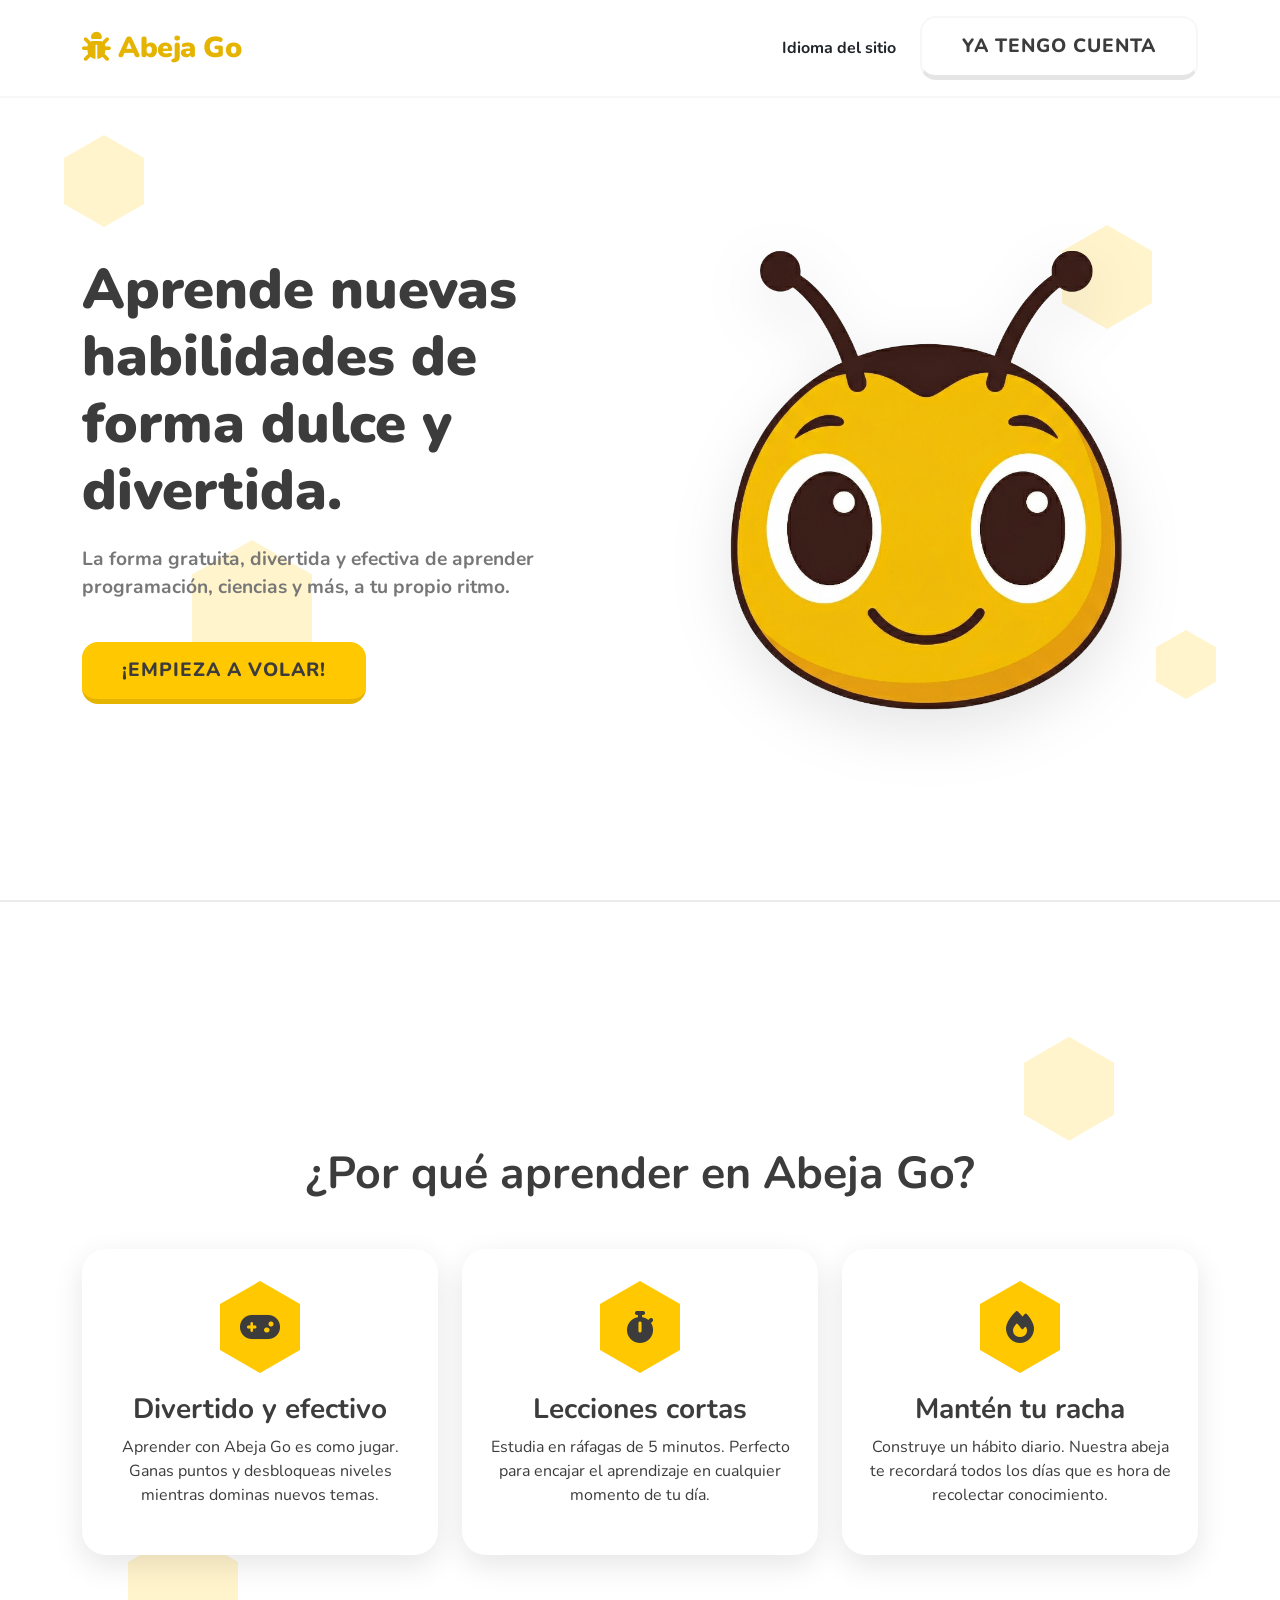
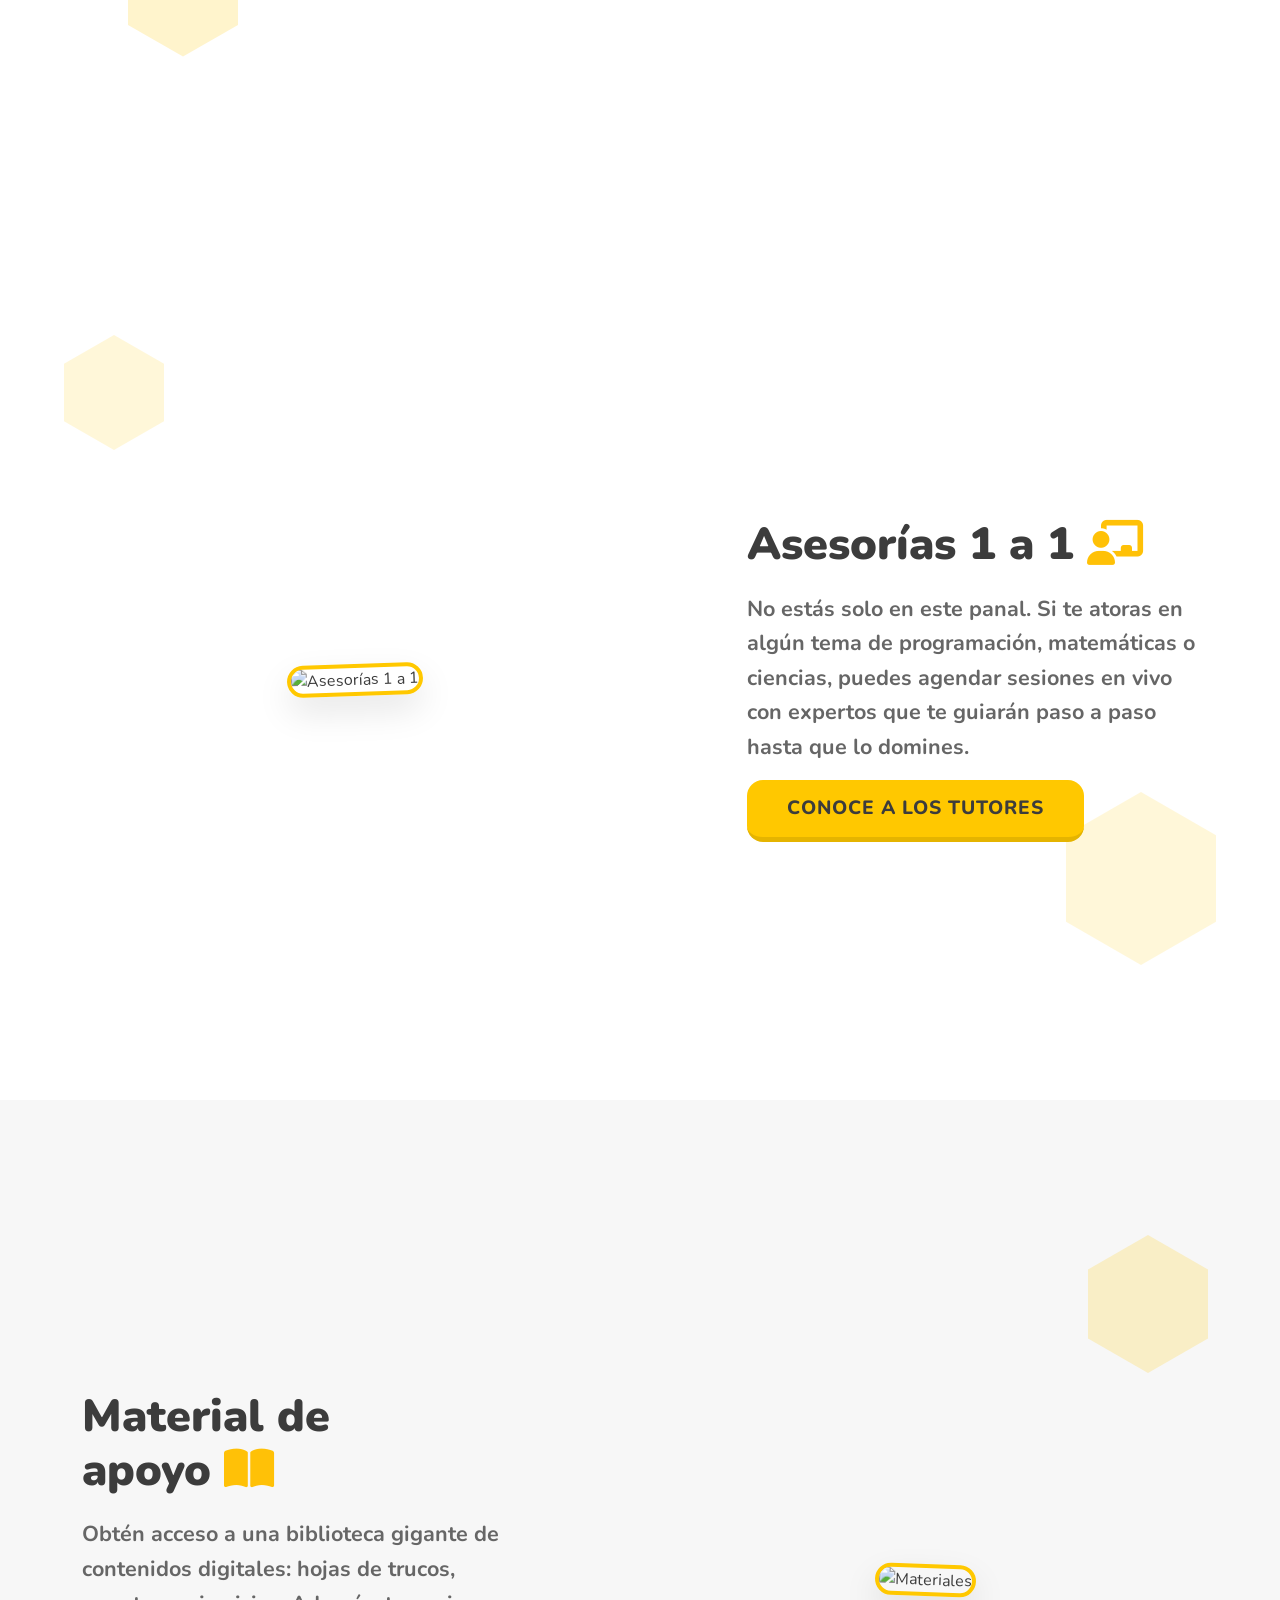
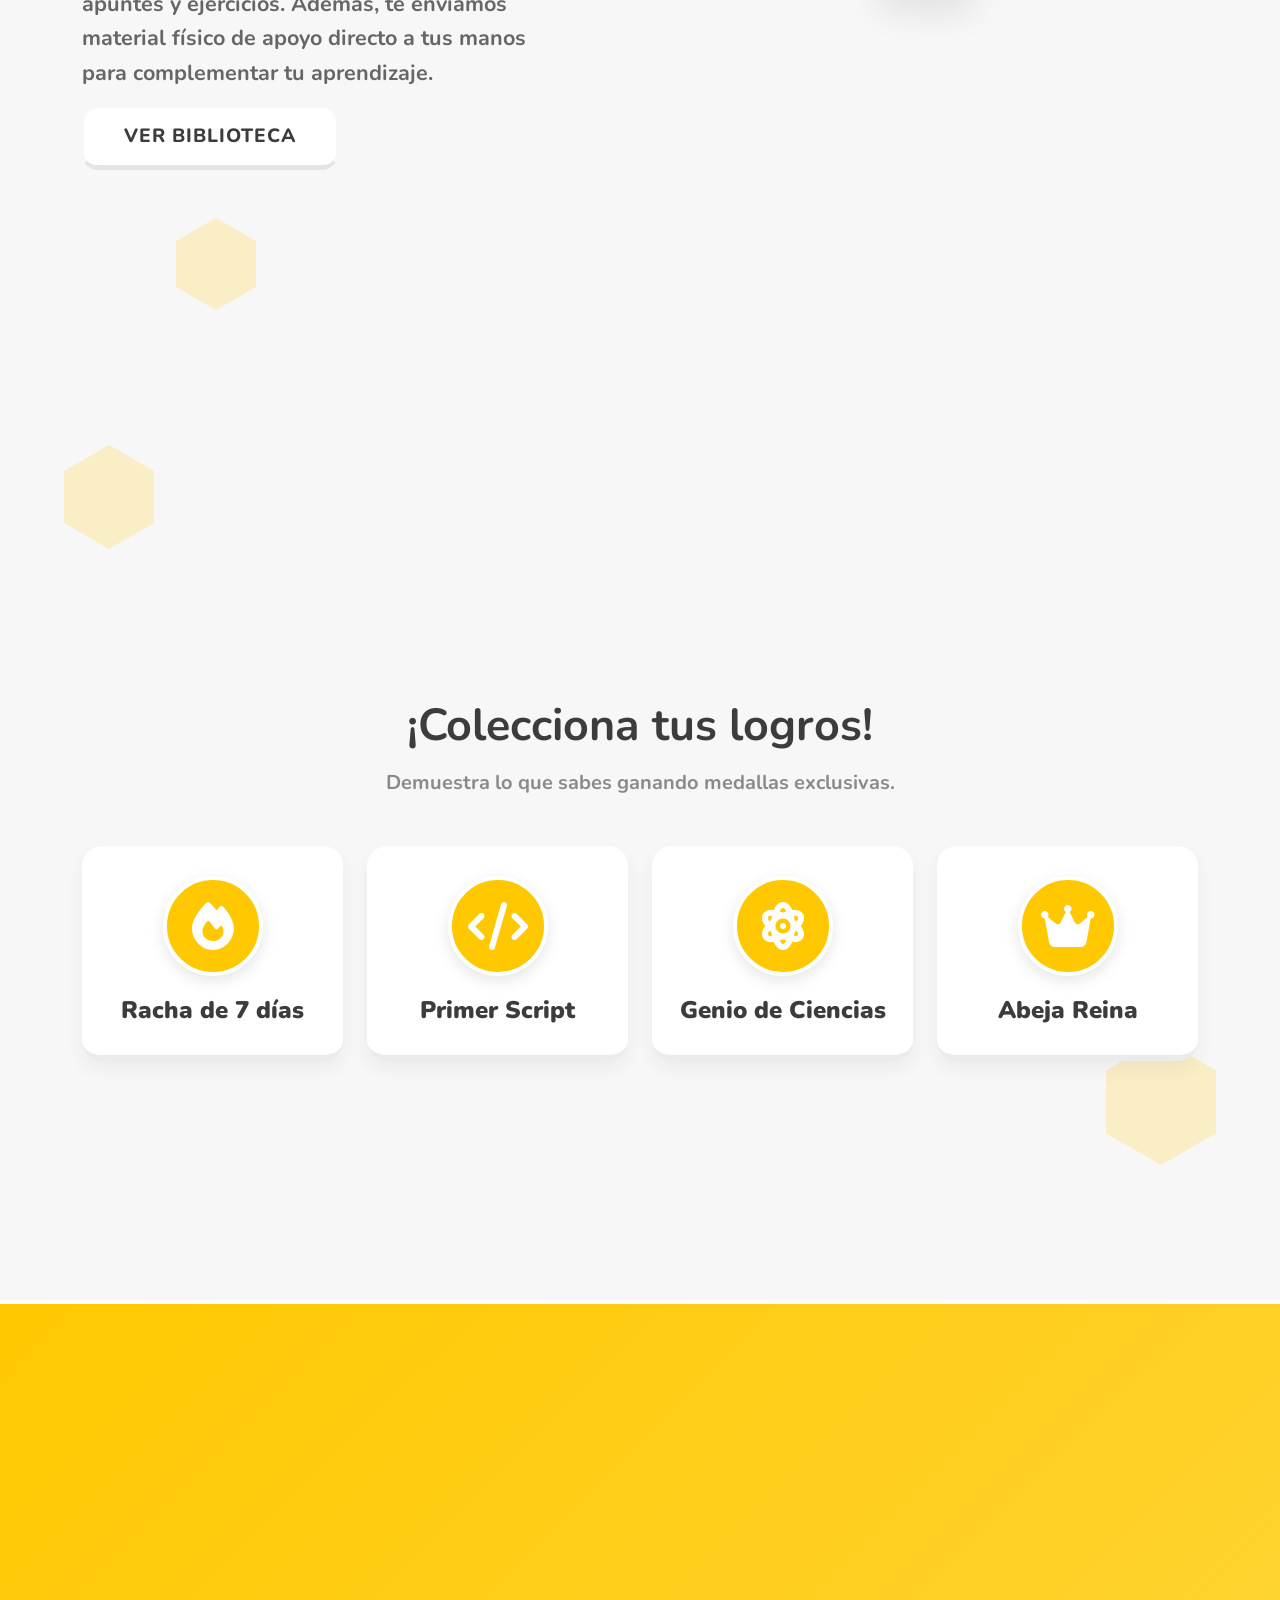
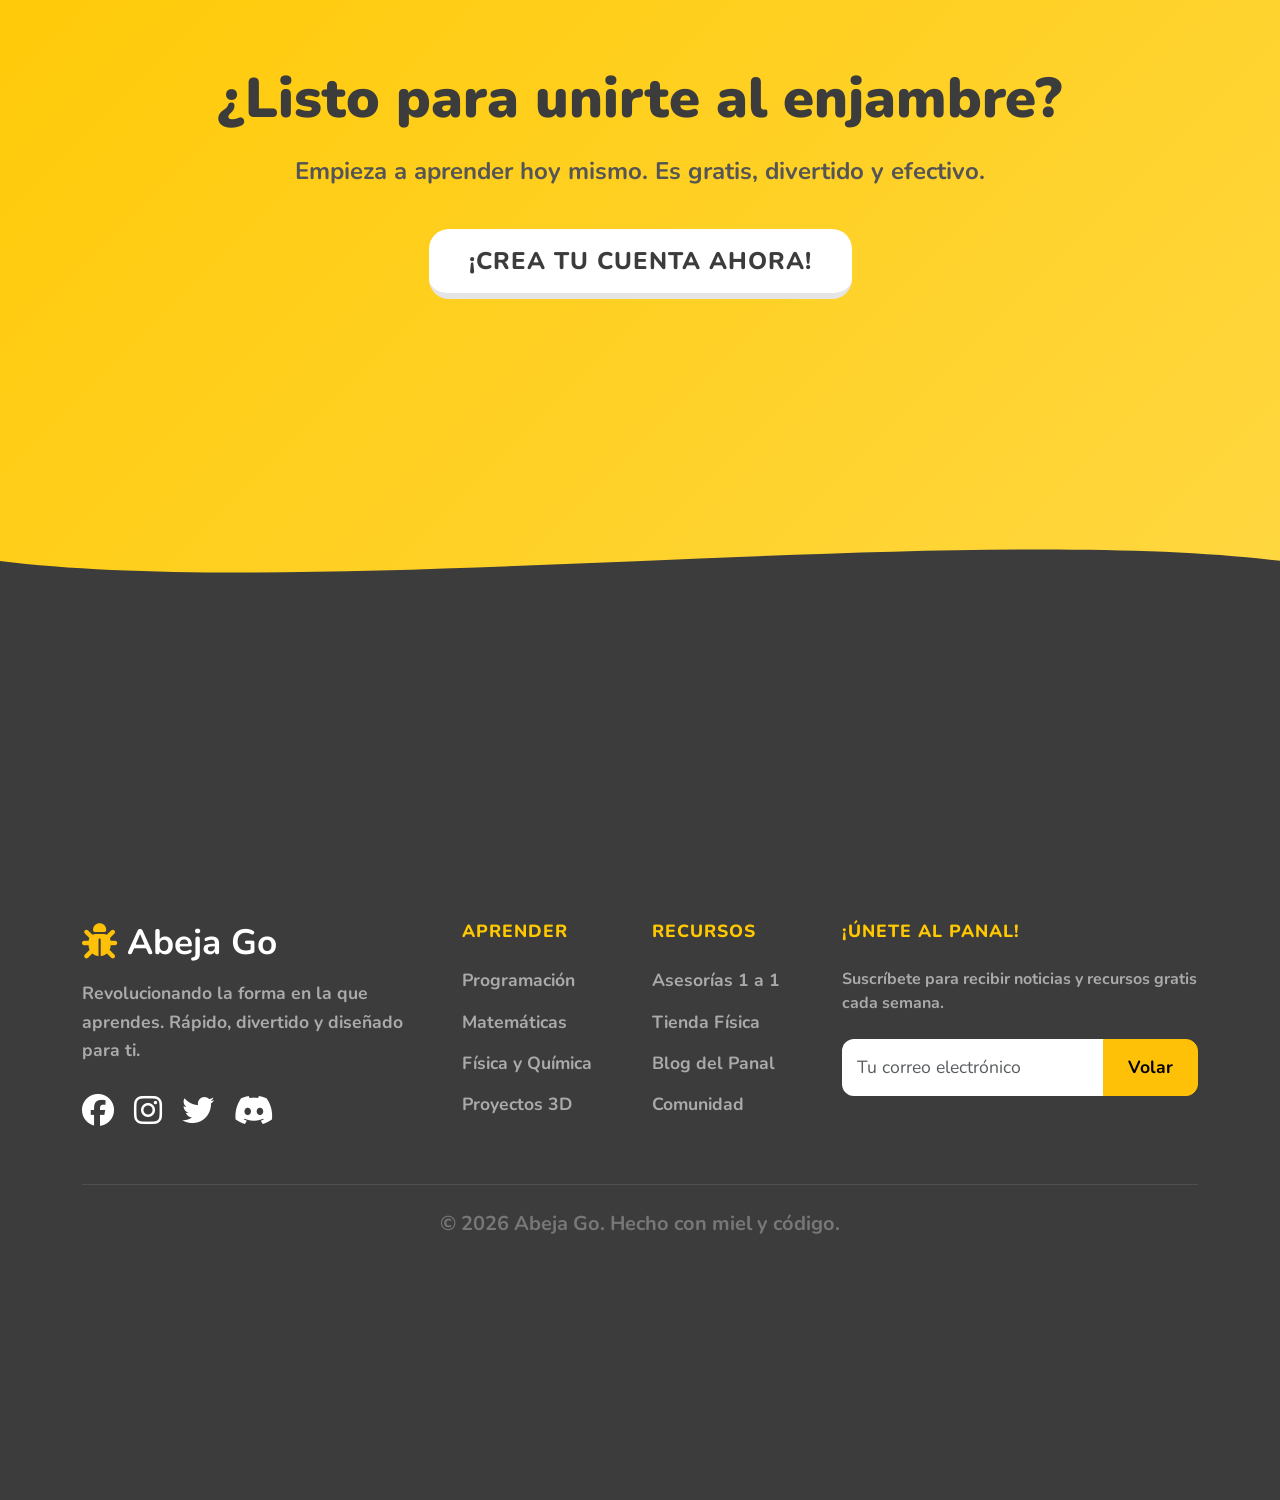
==== commit 718ce717: "AJUSTES EN RESPONSIVIDAD DE INDEX Y SESION" ====
--- a/index.html
+++ b/index.html
@@ -71,7 +71,7 @@
                     </div>
                 </div>
                 <div class="col-lg-6 text-center">
-                    <img src="https://api.dicebear.com/7.x/bottts/svg?seed=Abeja&backgroundColor=FFD166"
+                    <img src="img/abeja.png"
                         alt="Abeja Go Mascot" class="img-fluid hero-mascot">
                 </div>
             </div>
--- a/style_index.css
+++ b/style_index.css
@@ -1,4 +1,4 @@
- /* Variables de color */
+/* Variables de color */
  :root {
      --abeja-yellow: #FFC800;
      --abeja-yellow-dark: #E5B400;
@@ -360,7 +360,6 @@
 
  .features-wrapper {
      background-color: var(--abeja-white);
-     /* <--- Ahora sí, puro blanco */
      border-top: 2px solid #EBEBEB;
  }
 
@@ -389,7 +388,6 @@
          padding: 20px;
          border-bottom: 2px solid #EBEBEB;
          position: relative;
-         /* Para los hexágonos de fondo */
          overflow: hidden;
      }
  }
@@ -583,7 +581,7 @@
  }
 
  /* =========================================
-           ADAPTACIÓN PARA DISPOSITIVOS MÓVILES
+           ADAPTACIÓN PARA DISPOSITIVOS MÓVILES (VERTICAL)
            ========================================= */
  @media (max-width: 768px) {
 
@@ -615,11 +613,10 @@
      }
 
      .hero-mascot {
-         max-width: 200px;
+         max-width: 175px;
          margin: 0 auto;
      }
 
-     /* Atenuar hexágonos globales en móvil */
      .hexagon {
          opacity: 0.08 !important;
          transform: scale(0.8);
@@ -707,4 +704,36 @@
      .achievement-card h4 {
          font-size: 1.2rem;
      }
+ }
+
+ /* =========================================
+    NUEVO: LÍMITE DE ALTURA (MATA EL IMÁN SI LA PANTALLA ES MUY CHAPARRITA)
+    ========================================= */
+ @media (max-height: 850px), (max-width: 900px) and (orientation: landscape) {
+     html {
+         /* Si la pantalla mide menos de 850px de alto, el imán se desactiva */
+         scroll-snap-type: none !important; 
+     }
+
+     .snap-section, .feature-mobile-snap, .features-wrapper {
+         scroll-snap-align: none !important;
+         min-height: auto !important;
+         height: auto !important;
+         padding-top: 120px !important; /* Damos margen extra arriba para que la navbar no estorbe */
+         padding-bottom: 60px !important;
+     }
+
+     /* Ajustes ligeros para que nada estorbe visualmente cuando quitamos el imán */
+     .hero-mascot {
+         max-width: 250px; 
+         margin-bottom: 20px;
+     }
+     
+     .info-image {
+         max-width: 250px; 
+     }
+
+     .hero-title {
+         font-size: 2.8rem;
+     }
  }
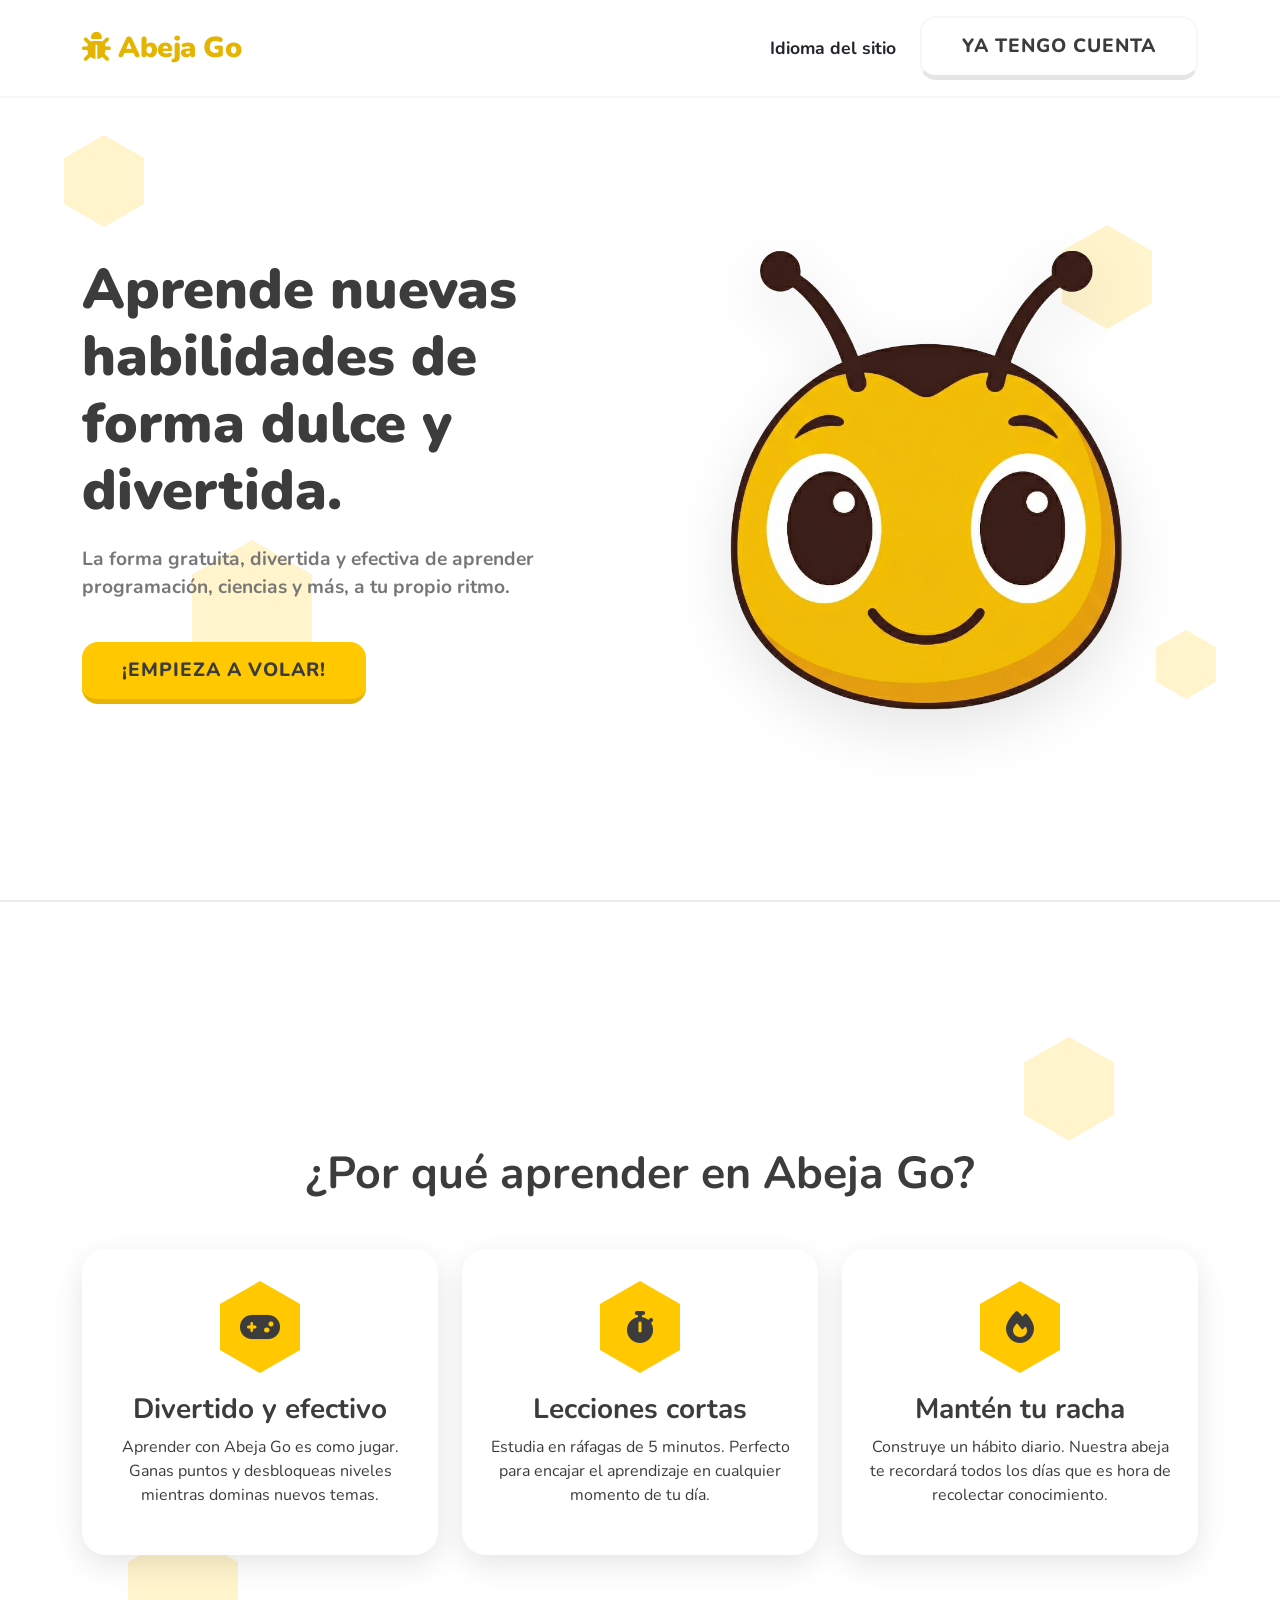
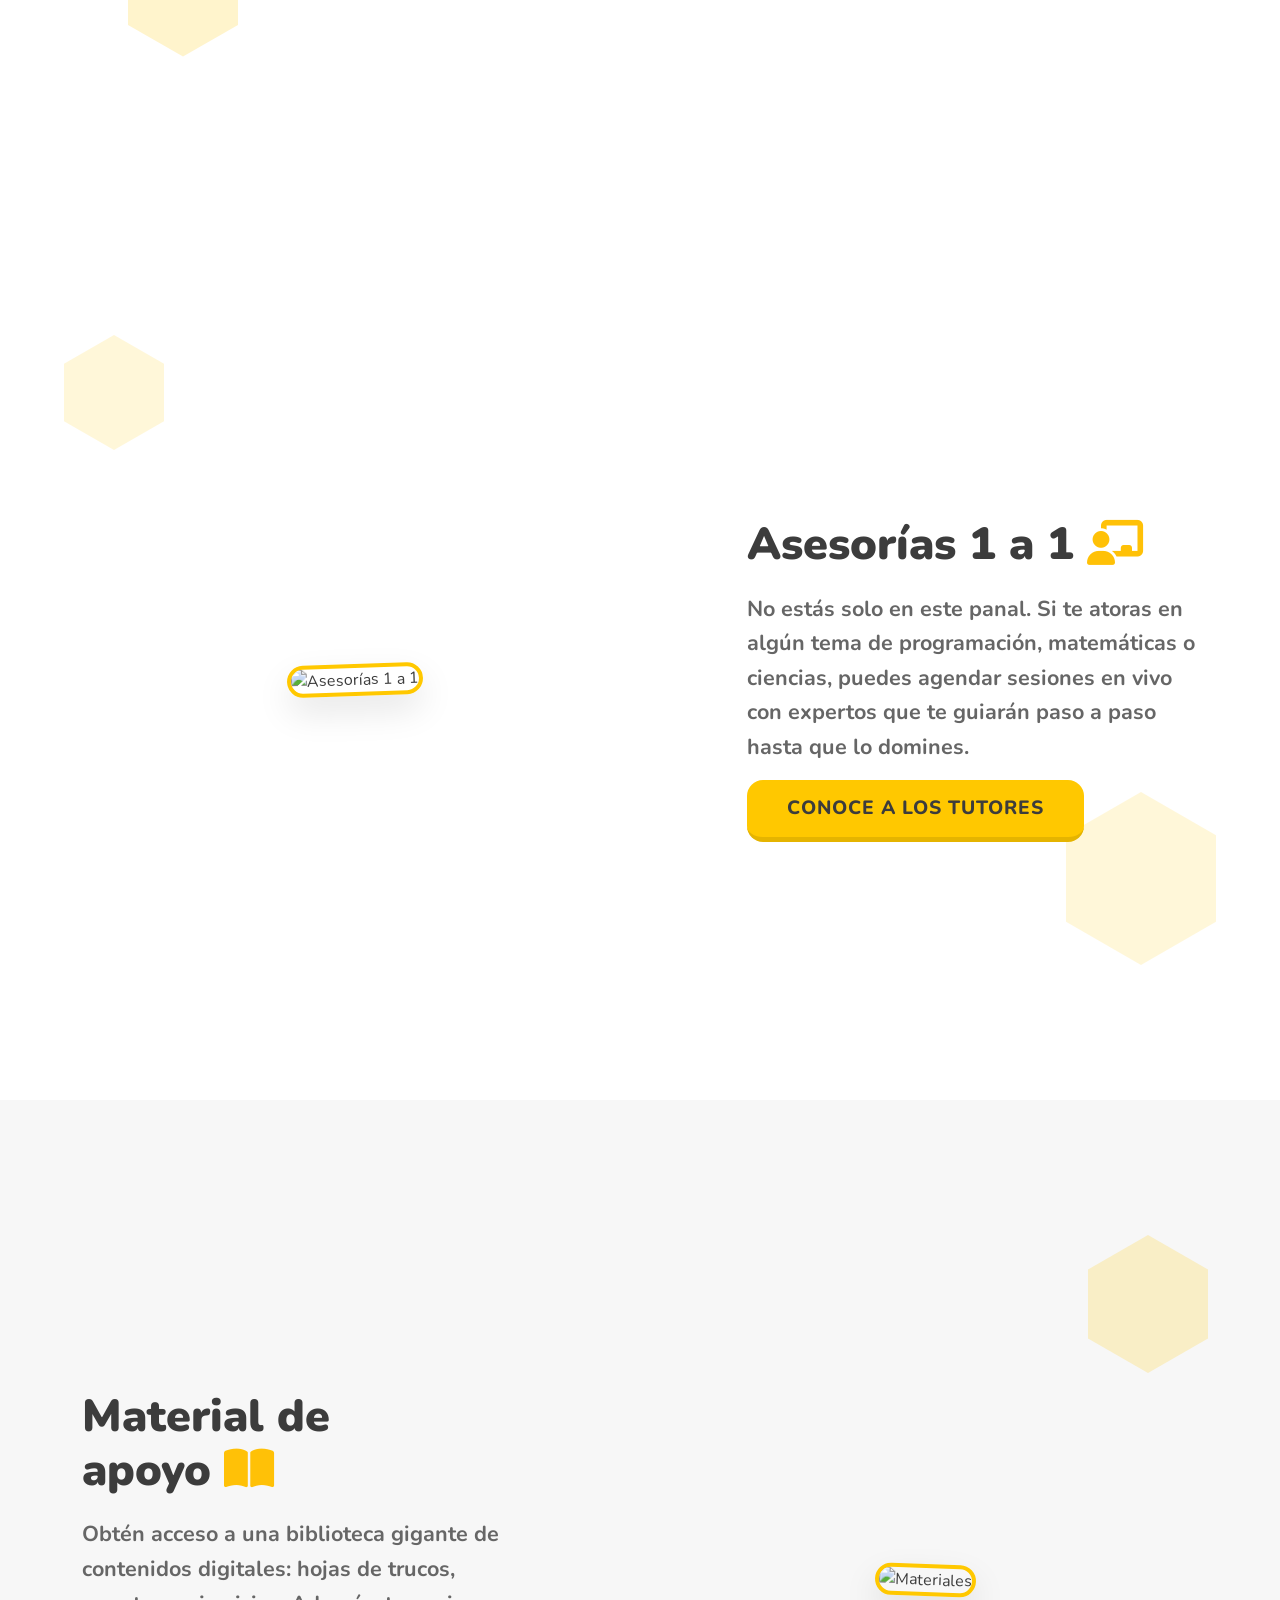
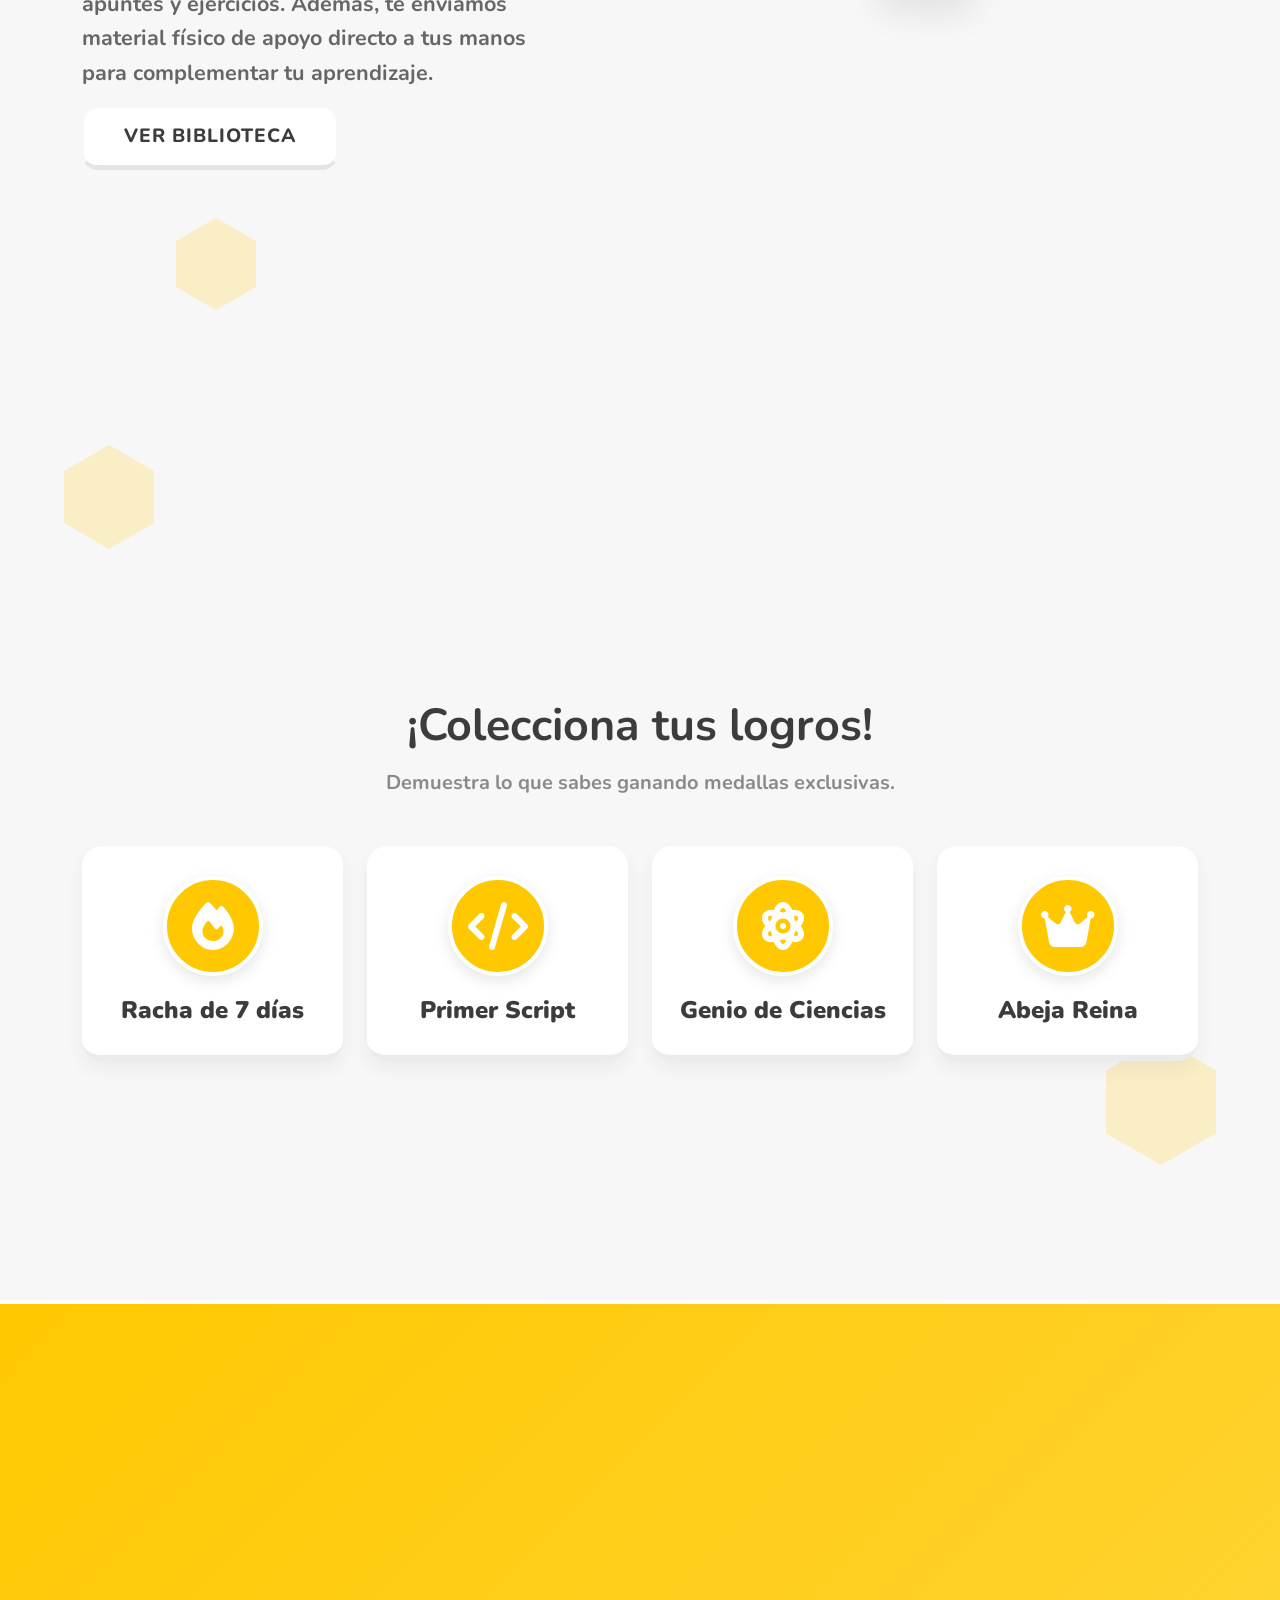
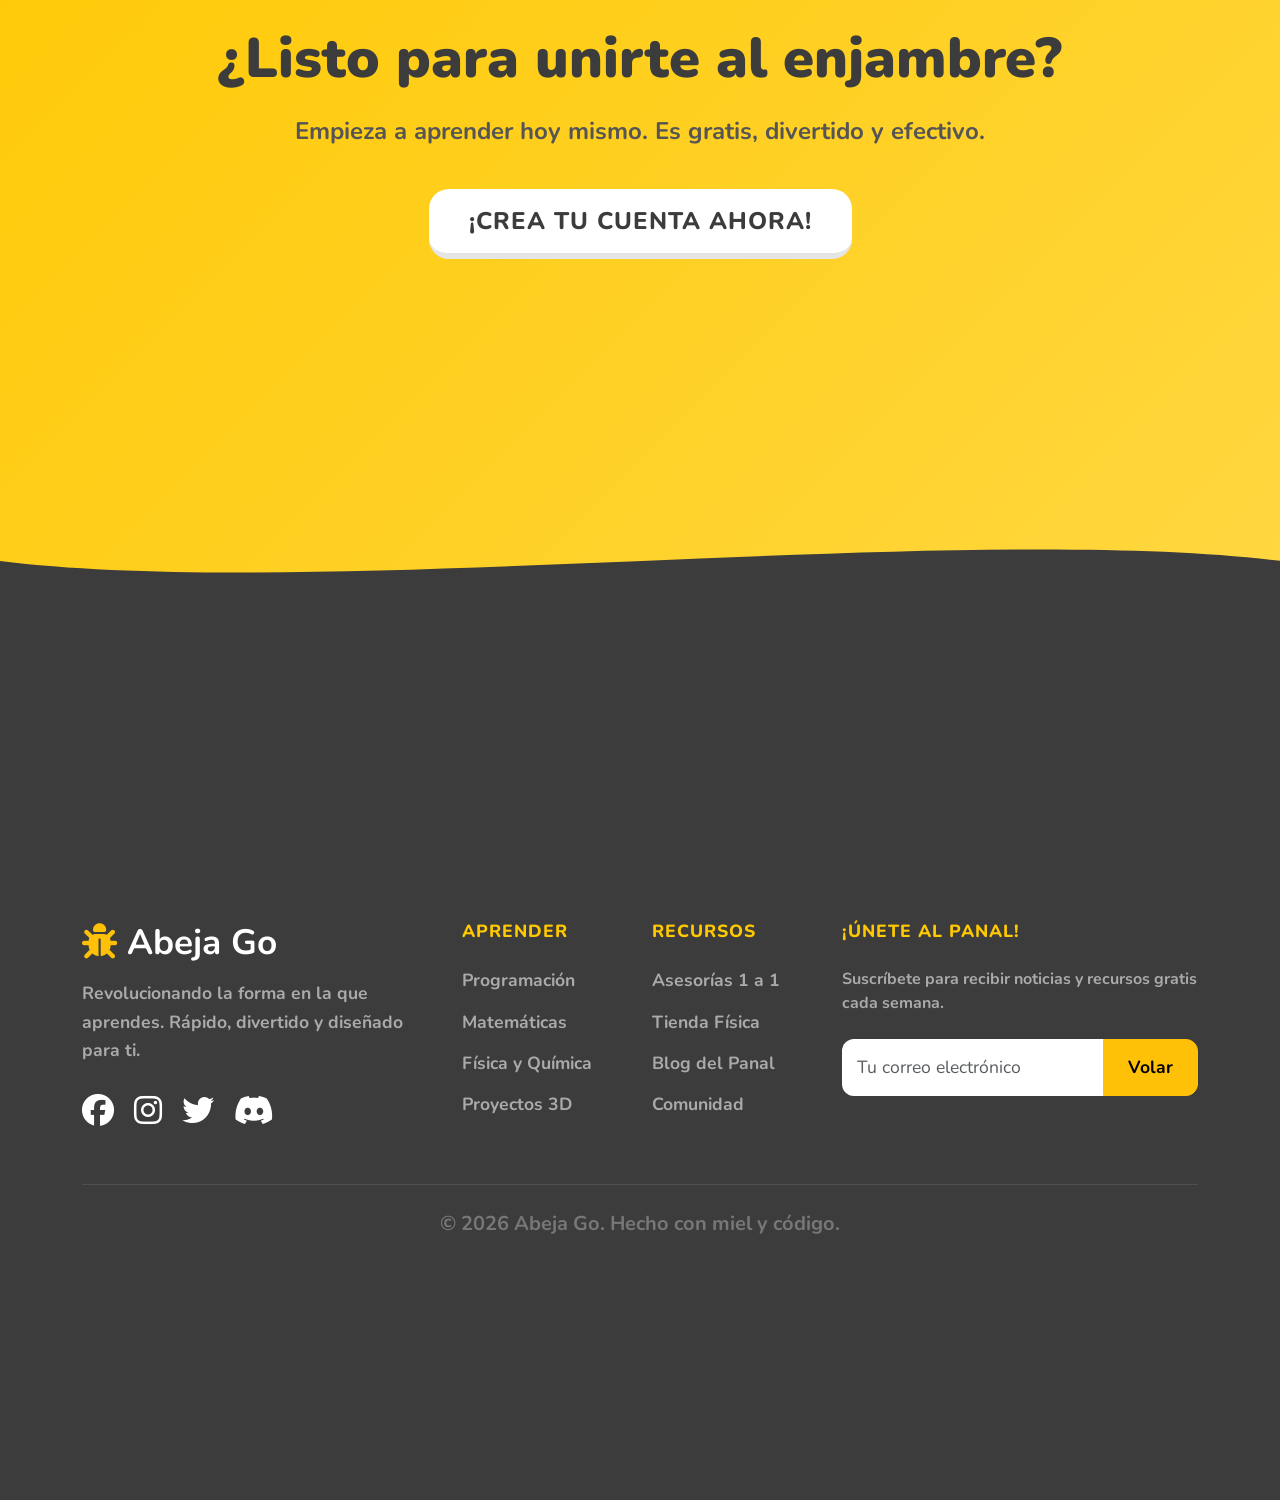
==== commit 420dfabb: "ajuste de responsividad css sesion botones etc" ====
--- a/index.html
+++ b/index.html
@@ -14,12 +14,10 @@
     <meta property="og:url" content="https://abejago.app/">
     <meta property="og:title" content="Abeja GO 🐝 | Hackea tu aprendizaje en la prepa">
     <meta property="og:description" content="Rutas de aprendizaje inteligentes, diagnóstico de temas y simulacros de admisión. ¡Sube tu promedio hoy!">
-    <meta property="og:image" content="https://abejago.app/img/logo-abeja.png">
-
-    <link rel="icon" type="image/x-icon" href="img/favicon.ico">
-    <link rel="icon" type="image/png" sizes="32x32" href="img/favicon-32x32.png">
-    <link rel="icon" type="image/png" sizes="16x16" href="img/favicon-16x16.png">
-    <link rel="apple-touch-icon" sizes="180x180" href="img/apple-touch-icon.png">
+    <meta property="og:image" content="https://abejago.app/img/logo.png">
+
+    <link rel="icon" type="image/png" href="img/favicon-logo.png">
+    <link rel="apple-touch-icon" href="img/favicon-logo.png">
     <link rel="manifest" href="img/site.webmanifest">
     <meta name="theme-color" content="#FFD700">
 
@@ -33,24 +31,20 @@
 
 <body>
 
-    <nav class="navbar navbar-expand-lg fixed-top" id="mainNavbar">
-        <div class="container">
-            <a class="navbar-brand" href="#">
+    <nav class="navbar fixed-top" id="mainNavbar">
+        <div class="container d-flex justify-content-between align-items-center">
+            
+            <a class="navbar-brand m-0" href="#">
                 <i class="fa-solid fa-bug"></i> Abeja Go
             </a>
-            <button class="navbar-toggler" type="button" data-bs-toggle="collapse" data-bs-target="#navbarNav">
-                <span class="navbar-toggler-icon"></span>
-            </button>
-            <div class="collapse navbar-collapse justify-content-end" id="navbarNav">
-                <ul class="navbar-nav align-items-center gap-3">
-                    <li class="nav-item">
-                        <a class="nav-link fw-bold text-dark" href="#">Idioma del sitio</a>
-                    </li>
-                    <li class="nav-item">
-                        <a href="sesion.html" class="btn btn-duo btn-duo-outline text-decoration-none">Ya tengo cuenta</a>
-                    </li>
-                </ul>
-            </div>
+            
+            <a href="sesion.html" class="btn btn-duo btn-duo-outline btn-mobile-nav d-md-none text-decoration-none">Entrar</a>
+
+            <div class="d-none d-md-flex align-items-center gap-4">
+                <a class="fw-bold text-dark text-decoration-none" href="#" style="font-size: 1.1rem;">Idioma del sitio</a>
+                <a href="sesion.html" class="btn btn-duo btn-duo-outline text-decoration-none">Ya tengo cuenta</a>
+            </div>
+
         </div>
     </nav>
 
@@ -289,6 +283,13 @@
     <script src="https://cdn.jsdelivr.net/npm/bootstrap@5.3.0/dist/js/bootstrap.bundle.min.js"></script>
 
     <script>
+        // SOLUCIÓN AL BUG DE SCROLL: Apagar memoria del navegador y forzar inicio arriba
+        if ('scrollRestoration' in history) {
+            history.scrollRestoration = 'manual';
+        }
+        window.scrollTo(0, 0);
+
+        /* SCROLL NAVBAR */
         window.addEventListener('scroll', function () {
             const navbar = document.getElementById('mainNavbar');
             if (window.scrollY > 50) {
--- a/style_index.css
+++ b/style_index.css
@@ -1,739 +1,803 @@
 /* Variables de color */
- :root {
-     --abeja-yellow: #FFC800;
-     --abeja-yellow-dark: #E5B400;
-     --abeja-white: #FFFFFF;
-     --abeja-dark: #3C3C3C;
-     --abeja-gray: #F7F7F7;
-     --abeja-shadow: rgba(0, 0, 0, 0.1);
- }
-
- /* MAGIA: Scroll Snapping Global */
- html {
-     scroll-snap-type: y mandatory;
-     scroll-behavior: smooth;
- }
-
- body {
-     font-family: 'Nunito', sans-serif;
-     background-color: var(--abeja-white);
-     color: var(--abeja-dark);
-     overflow-x: hidden;
-     margin: 0;
- }
-
- /* CLASE MAESTRA: Convierte cualquier sección en una "diapositiva" de pantalla completa */
- .snap-section {
-     scroll-snap-align: center;
-     min-height: 100vh;
-     min-height: 100dvh;
-     /* Soporte moderno para móviles */
-     display: flex;
-     flex-direction: column;
-     justify-content: center;
-     position: relative;
-     padding-top: 60px;
-     /* Espacio para que el navbar no tape el contenido */
-     width: 100%;
- }
-
- /* Navbar Dinámico */
- .navbar {
-     padding: 1rem 2rem;
-     background-color: var(--abeja-white);
-     border-bottom: 2px solid var(--abeja-gray);
-     transition: all 0.3s ease-in-out;
- }
-
- .navbar-scrolled {
-     background-color: rgba(255, 255, 255, 0.95) !important;
-     box-shadow: 0 10px 30px var(--abeja-shadow);
-     border-bottom: 2px solid var(--abeja-yellow);
-     backdrop-filter: blur(5px);
-     padding: 0.5rem 2rem;
- }
-
- .navbar-brand {
-     font-weight: 900;
-     color: var(--abeja-yellow-dark) !important;
-     font-size: 1.8rem;
-     letter-spacing: -0.5px;
- }
-
- /* Botones estilo Duolingo */
- .btn-duo {
-     background-color: var(--abeja-yellow);
-     color: var(--abeja-dark);
-     font-weight: 800;
-     font-size: 1.2rem;
-     padding: 14px 40px;
-     border-radius: 16px;
-     border: none;
-     border-bottom: 5px solid var(--abeja-yellow-dark);
-     transition: all 0.1s ease-in-out;
-     text-transform: uppercase;
-     letter-spacing: 1px;
- }
-
- .btn-duo:hover {
-     background-color: #FFD226;
-     color: var(--abeja-dark);
-     transform: translateY(2px);
-     border-bottom: 3px solid var(--abeja-yellow-dark);
- }
-
- .btn-duo:active {
-     transform: translateY(5px);
-     border-bottom: 0px solid var(--abeja-yellow-dark);
-     margin-bottom: 5px;
- }
-
- .btn-duo-outline {
-     background-color: var(--abeja-white);
-     color: var(--abeja-dark);
-     border: 2px solid var(--abeja-gray);
-     border-bottom: 5px solid #E5E5E5;
- }
-
- .btn-duo-outline:hover {
-     background-color: var(--abeja-gray);
-     border-bottom: 3px solid #E5E5E5;
- }
-
- /* Tipografías Globales */
- .hero-title {
-     font-weight: 900;
-     font-size: 3.5rem;
-     line-height: 1.2;
-     color: var(--abeja-dark);
-     margin-bottom: 20px;
- }
-
- .hero-subtitle {
-     font-size: 1.2rem;
-     color: #777;
-     margin-bottom: 40px;
-     font-weight: 700;
- }
-
- /* Mascota Hero */
- .hero-mascot {
-     width: 100%;
-     max-width: 400px;
-     filter: drop-shadow(0 20px 30px rgba(0, 0, 0, 0.1));
-     animation: float 4s ease-in-out infinite;
- }
-
- /* =========================================
-           SISTEMA DE HEXÁGONOS ANIMADOS
-           ========================================= */
-
- @keyframes float {
-     0% {
-         transform: translateY(0px) rotate(0deg);
-     }
-
-     50% {
-         transform: translateY(-20px) rotate(10deg);
-     }
-
-     100% {
-         transform: translateY(0px) rotate(0deg);
-     }
- }
-
- /* 1. Hexágonos Globales (Hero y otras secciones) */
- .hexagon {
-     width: 100px;
-     height: 115px;
-     background-color: var(--abeja-yellow);
-     clip-path: polygon(50% 0%, 100% 25%, 100% 75%, 50% 100%, 0% 75%, 0% 25%);
-     position: absolute;
-     opacity: 0.2;
-     z-index: 0;
-     animation: float 6s ease-in-out infinite;
- }
-
- .hex-1 {
-     top: 15%;
-     left: 5%;
-     width: 80px;
-     height: 92px;
-     animation-delay: 0s;
- }
-
- .hex-2 {
-     top: 60%;
-     left: 15%;
-     width: 120px;
-     height: 138px;
-     animation-delay: 2s;
- }
-
- .hex-3 {
-     top: 25%;
-     right: 10%;
-     width: 90px;
-     height: 104px;
-     animation-delay: 1s;
- }
-
- .hex-4 {
-     top: 70%;
-     right: 5%;
-     width: 60px;
-     height: 69px;
-     animation-delay: 3s;
- }
-
- /* 2. Hexágonos Asesorías (PC y Móvil) */
- .hex-asesoria {
-     position: absolute;
-     background-color: var(--abeja-yellow);
-     clip-path: polygon(50% 0%, 100% 25%, 100% 75%, 50% 100%, 0% 75%, 0% 25%);
-     opacity: 0.15;
-     z-index: 0;
-     animation: float 5s ease-in-out infinite alternate;
- }
-
- .ha-1 {
-     top: 15%;
-     left: 5%;
-     width: 100px;
-     height: 115px;
-     animation-delay: 0.5s;
- }
-
- .ha-2 {
-     bottom: 15%;
-     right: 5%;
-     width: 150px;
-     height: 173px;
-     animation-delay: 2s;
- }
-
- /* 3. Hexágonos fondo móvil para las tarjetas */
- .hex-card-bg {
-     position: absolute;
-     background-color: var(--abeja-yellow);
-     clip-path: polygon(50% 0%, 100% 25%, 100% 75%, 50% 100%, 0% 75%, 0% 25%);
-     opacity: 0.08;
-     /* Muy sutil */
-     z-index: 0;
-     animation: float 5s ease-in-out infinite alternate;
- }
-
- .hc-1 {
-     top: 5%;
-     left: -15%;
-     width: 180px;
-     height: 207px;
-     animation-delay: 0s;
- }
-
- .hc-2 {
-     bottom: 5%;
-     right: -15%;
-     width: 150px;
-     height: 173px;
-     animation-delay: 1.5s;
- }
-
- /* 4. Hexágonos título móvil (Estilo artístico/diagonal) */
- @keyframes float-tilt {
-     0% {
-         transform: translateY(0px) rotate(25deg);
-     }
-
-     50% {
-         transform: translateY(-15px) rotate(35deg);
-     }
-
-     100% {
-         transform: translateY(0px) rotate(25deg);
-     }
- }
-
- .hex-feature {
-     background-color: var(--abeja-yellow);
-     clip-path: polygon(50% 0%, 100% 25%, 100% 75%, 50% 100%, 0% 75%, 0% 25%);
-     position: absolute;
-     opacity: 0.15;
-     z-index: 0;
-     animation: float-tilt 6s ease-in-out infinite;
- }
-
- .hf-1 {
-     top: 10%;
-     left: -5%;
-     width: 110px;
-     height: 126px;
- }
-
- .hf-2 {
-     bottom: 10%;
-     right: -5%;
-     width: 130px;
-     height: 150px;
-     animation-delay: 2s;
- }
-
- .hf-3 {
-     top: 50%;
-     left: 80%;
-     width: 60px;
-     height: 69px;
-     animation-delay: 1s;
- }
-
- /* Animación Icono Scroll Down Móvil */
- @keyframes bounce-down {
-
-     0%,
-     20%,
-     50%,
-     80%,
-     100% {
-         transform: translateY(0);
-     }
-
-     40% {
-         transform: translateY(10px);
-     }
-
-     60% {
-         transform: translateY(5px);
-     }
- }
-
- .scroll-down-icon {
-     font-size: 2.2rem;
-     color: var(--abeja-yellow);
-     animation: bounce-down 2s infinite;
-     margin-top: 45px;
- }
-
- /* Asegurar que el contenido esté por encima de los hexágonos */
- .container {
-     position: relative;
-     z-index: 2;
- }
-
- .feature-card {
-     position: relative;
-     z-index: 2;
- }
-
-
- /* Tarjetas de características */
- .feature-card {
-     background: var(--abeja-white);
-     border-radius: 24px;
-     padding: 30px 20px;
-     text-align: center;
-     border: 2px solid transparent;
-     box-shadow: 0 10px 30px var(--abeja-shadow);
-     transition: all 0.3s ease;
-     height: 100%;
- }
-
- .feature-card:hover {
-     transform: translateY(-10px);
-     border: 2px solid var(--abeja-yellow);
- }
-
- .feature-icon-wrapper {
-     width: 80px;
-     height: 92px;
-     background-color: var(--abeja-yellow);
-     clip-path: polygon(50% 0%, 100% 25%, 100% 75%, 50% 100%, 0% 75%, 0% 25%);
-     margin: 0 auto 20px auto;
-     display: flex;
-     align-items: center;
-     justify-content: center;
- }
-
- .feature-icon-wrapper i {
-     font-size: 2rem;
-     color: var(--abeja-dark);
- }
-
- .features-wrapper {
-     background-color: var(--abeja-white);
-     border-top: 2px solid #EBEBEB;
- }
-
- @media (min-width: 769px) {
-     .features-wrapper {
-         scroll-snap-align: center;
-         min-height: 100dvh;
-         display: flex;
-         flex-direction: column;
-         justify-content: center;
-     }
- }
-
- @media (max-width: 768px) {
-     .features-wrapper {
-         scroll-snap-align: none;
-         display: block;
-     }
-
-     .feature-mobile-snap {
-         scroll-snap-align: center;
-         min-height: 100dvh;
-         display: flex;
-         flex-direction: column;
-         justify-content: center;
-         padding: 20px;
-         border-bottom: 2px solid #EBEBEB;
-         position: relative;
-         overflow: hidden;
-     }
- }
-
- /* Info Extra (Asesorías y Material) */
- .info-text-box h2 {
-     font-weight: 900;
-     font-size: 2.8rem;
-     margin-bottom: 20px;
- }
-
- .info-text-box p {
-     font-size: 1.35rem;
-     color: #666;
-     font-weight: 700;
-     line-height: 1.6;
- }
-
- .info-image {
-     width: 100%;
-     max-width: 400px;
-     border-radius: 24px;
-     box-shadow: 0 15px 35px var(--abeja-shadow);
-     border: 4px solid var(--abeja-yellow);
-     transform: rotate(-2deg);
-     transition: transform 0.3s;
- }
-
- .info-image:hover {
-     transform: rotate(0deg) scale(1.02);
- }
-
- .img-right {
-     transform: rotate(2deg);
- }
-
- /* Logros */
- .achievements-section {
-     background-color: var(--abeja-gray);
- }
-
- .achievement-card {
-     background: var(--abeja-white);
-     border-radius: 20px;
-     padding: 30px 20px;
-     text-align: center;
-     box-shadow: 0 8px 20px rgba(0, 0, 0, 0.05);
-     border-bottom: 6px solid #EBEBEB;
-     transition: all 0.3s ease;
-     height: 100%;
-     display: flex;
-     flex-direction: column;
-     align-items: center;
-     justify-content: center;
- }
-
- .achievement-card:hover {
-     transform: translateY(-8px);
-     border-bottom: 6px solid var(--abeja-yellow);
-     box-shadow: 0 15px 30px rgba(255, 200, 0, 0.2);
- }
-
- .badge-circle {
-     background-color: var(--abeja-yellow);
-     width: 100px;
-     height: 100px;
-     border-radius: 50%;
-     display: flex;
-     align-items: center;
-     justify-content: center;
-     margin-bottom: 20px;
-     font-size: 3rem;
-     color: var(--abeja-white);
-     border: 4px solid var(--abeja-white);
-     box-shadow: 0 5px 15px rgba(0, 0, 0, 0.1);
- }
-
- .achievement-card h4 {
-     font-weight: 900;
-     color: var(--abeja-dark);
-     margin-bottom: 0;
- }
-
- /* Call to Action Final */
- .cta-section {
-     background: linear-gradient(135deg, var(--abeja-yellow) 0%, #FFD740 100%);
-     text-align: center;
-     color: var(--abeja-dark);
-     border-top: 4px solid var(--abeja-white);
- }
-
- .cta-section h2 {
-     font-size: 3.5rem;
-     font-weight: 900;
-     margin-bottom: 20px;
- }
-
- .cta-section p {
-     font-size: 1.5rem;
-     font-weight: 700;
-     margin-bottom: 40px;
-     color: #555;
- }
-
- .cta-section .btn-duo {
-     font-size: 1.5rem;
-     border-radius: 20px;
-     background-color: var(--abeja-white);
-     color: var(--abeja-dark);
-     border-bottom: 6px solid #E5E5E5;
- }
-
- .cta-section .btn-duo:hover {
-     background-color: var(--abeja-gray);
-     border-bottom: 4px solid #CCCCCC;
- }
-
- .cta-section .btn-duo:active {
-     border-bottom: 0px solid #CCCCCC;
- }
-
- .wave-divider {
-     position: absolute;
-     bottom: -1px;
-     left: 0;
-     width: 100%;
-     overflow: hidden;
-     line-height: 0;
-     z-index: 1;
- }
-
- .wave-divider svg {
-     position: relative;
-     display: block;
-     width: calc(100% + 1.3px);
-     height: 80px;
- }
-
- .wave-divider .shape-fill {
-     fill: var(--abeja-dark);
- }
-
- /* Footer */
- .abeja-footer {
-     background-color: var(--abeja-dark);
-     color: var(--abeja-white);
- }
-
- .abeja-footer h5 {
-     font-weight: 800;
-     color: var(--abeja-yellow);
-     margin-bottom: 25px;
-     text-transform: uppercase;
-     letter-spacing: 1px;
-     font-size: 1.1rem;
- }
-
- .abeja-footer ul {
-     list-style: none;
-     padding: 0;
- }
-
- .abeja-footer ul li {
-     margin-bottom: 15px;
- }
-
- .abeja-footer ul li a {
-     color: #AAA;
-     text-decoration: none;
-     font-weight: 700;
-     transition: color 0.2s, padding-left 0.2s;
-     font-size: 1.1rem;
- }
-
- .abeja-footer ul li a:hover {
-     color: var(--abeja-yellow);
-     padding-left: 8px;
- }
-
- .social-icons a {
-     color: var(--abeja-white);
-     font-size: 2rem;
-     margin-right: 20px;
-     transition: all 0.3s;
-     display: inline-block;
- }
-
- .social-icons a:hover {
-     color: var(--abeja-yellow);
-     transform: translateY(-8px);
- }
-
- /* =========================================
-           ADAPTACIÓN PARA DISPOSITIVOS MÓVILES (VERTICAL)
-           ========================================= */
- @media (max-width: 768px) {
-
-     .container {
-         padding-left: 24px !important;
-         padding-right: 24px !important;
-     }
-
-     .navbar-collapse {
-         background-color: var(--abeja-white);
-         padding: 20px;
-         border-radius: 16px;
-         box-shadow: 0 10px 20px rgba(0, 0, 0, 0.1);
-         margin-top: 15px;
-         text-align: center;
-     }
-
-     .navbar-nav .nav-item {
-         margin-bottom: 10px;
-     }
-
-     .hero-title {
-         font-size: 2.5rem;
-     }
-
-     .hero-subtitle {
-         font-size: 1.1rem;
-         margin-bottom: 30px;
-     }
-
-     .hero-mascot {
-         max-width: 175px;
-         margin: 0 auto;
-     }
-
-     .hexagon {
-         opacity: 0.08 !important;
-         transform: scale(0.8);
-     }
-
-     .hex-asesoria {
-         opacity: 0.08 !important;
-         transform: scale(0.8);
-     }
-
-     .feature-mobile-title {
-         font-size: 2.6rem !important;
-     }
-
-     .feature-card {
-         height: auto !important;
-         padding: 40px 25px;
-         max-width: 400px;
-         margin: 0 auto;
-     }
-
-     .achievements-section h2 {
-         font-size: 2.2rem !important;
-     }
-
-     .info-text-box h2 {
-         font-size: 2.2rem;
-     }
-
-     .feature-card p {
-         font-size: 0.95rem;
-         line-height: 1.5;
-     }
-
-     .info-text-box p {
-         font-size: 1rem;
-         line-height: 1.5;
-         margin-bottom: 25px;
-     }
-
-     .hide-on-mobile {
-         display: none;
-     }
-
-     .cta-section h2 {
-         font-size: 2.2rem;
-         padding: 0 15px;
-     }
-
-     .cta-section p {
-         font-size: 1.1rem;
-         padding: 0 15px;
-         margin-bottom: 30px;
-     }
-
-     .btn-duo {
-         width: 90%;
-         margin: 0 auto;
-         display: block;
-         font-size: 1.1rem;
-     }
-
-     .navbar-nav .btn-duo {
-         width: 100%;
-         margin: 0;
-     }
-
-     .info-image {
-         width: 80%;
-         max-width: 250px;
-         margin: 0 auto 20px auto;
-         display: block;
-     }
-
-     .badge-circle {
-         width: 80px;
-         height: 80px;
-         font-size: 2.2rem;
-     }
-
-     .achievement-card {
-         padding: 20px 15px;
-     }
-
-     .achievement-card h4 {
-         font-size: 1.2rem;
-     }
- }
-
- /* =========================================
-    NUEVO: LÍMITE DE ALTURA (MATA EL IMÁN SI LA PANTALLA ES MUY CHAPARRITA)
-    ========================================= */
- @media (max-height: 850px), (max-width: 900px) and (orientation: landscape) {
-     html {
-         /* Si la pantalla mide menos de 850px de alto, el imán se desactiva */
-         scroll-snap-type: none !important; 
-     }
-
-     .snap-section, .feature-mobile-snap, .features-wrapper {
-         scroll-snap-align: none !important;
-         min-height: auto !important;
-         height: auto !important;
-         padding-top: 120px !important; /* Damos margen extra arriba para que la navbar no estorbe */
-         padding-bottom: 60px !important;
-     }
-
-     /* Ajustes ligeros para que nada estorbe visualmente cuando quitamos el imán */
-     .hero-mascot {
-         max-width: 250px; 
-         margin-bottom: 20px;
-     }
-     
-     .info-image {
-         max-width: 250px; 
-     }
-
-     .hero-title {
-         font-size: 2.8rem;
-     }
- }+:root {
+    --abeja-yellow: #FFC800;
+    --abeja-yellow-dark: #E5B400;
+    --abeja-white: #FFFFFF;
+    --abeja-dark: #3C3C3C;
+    --abeja-gray: #F7F7F7;
+    --abeja-shadow: rgba(0, 0, 0, 0.1);
+}
+
+/* =========================================
+   MAGIA: OCULTAR SCROLLBAR (ESTILO APP NATIVA)
+   ========================================= */
+::-webkit-scrollbar {
+    display: none; /* Chrome, Safari y Opera */
+}
+html {
+    -ms-overflow-style: none;  /* IE y Edge */
+    scrollbar-width: none;  /* Firefox */
+}
+
+/* MAGIA: Scroll Snapping Global */
+html {
+    scroll-snap-type: y mandatory;
+    scroll-behavior: smooth;
+}
+
+body {
+    font-family: 'Nunito', sans-serif;
+    background-color: var(--abeja-white);
+    color: var(--abeja-dark);
+    overflow-x: hidden;
+    margin: 0;
+}
+
+/* CLASE MAESTRA: Convierte cualquier sección en una "diapositiva" de pantalla completa */
+.snap-section {
+    scroll-snap-align: center;
+    min-height: 100vh;
+    /* dvh: Dynamic Viewport Height (Calcula el espacio real sin la barra de Chrome) */
+    min-height: 100dvh; 
+    display: flex;
+    flex-direction: column;
+    justify-content: center;
+    position: relative;
+    padding-top: 60px;
+    width: 100%;
+}
+
+/* Navbar Dinámico */
+.navbar {
+    padding: 1rem 2rem;
+    background-color: var(--abeja-white);
+    border-bottom: 2px solid var(--abeja-gray);
+    transition: all 0.3s ease-in-out;
+}
+
+.navbar-scrolled {
+    background-color: rgba(255, 255, 255, 0.95) !important;
+    box-shadow: 0 10px 30px var(--abeja-shadow);
+    border-bottom: 2px solid var(--abeja-yellow);
+    backdrop-filter: blur(5px);
+    padding: 0.5rem 2rem;
+}
+
+.navbar-brand {
+    font-weight: 900;
+    color: var(--abeja-yellow-dark) !important;
+    font-size: 1.8rem;
+    letter-spacing: -0.5px;
+}
+
+/* Botones estilo Duolingo */
+.btn-duo {
+    background-color: var(--abeja-yellow);
+    color: var(--abeja-dark);
+    font-weight: 800;
+    font-size: 1.2rem;
+    padding: 14px 40px;
+    border-radius: 16px;
+    border: none;
+    border-bottom: 5px solid var(--abeja-yellow-dark);
+    transition: all 0.1s ease-in-out;
+    text-transform: uppercase;
+    letter-spacing: 1px;
+}
+
+.btn-duo:hover {
+    background-color: #FFD226;
+    color: var(--abeja-dark);
+    transform: translateY(2px);
+    border-bottom: 3px solid var(--abeja-yellow-dark);
+}
+
+.btn-duo:active {
+    transform: translateY(5px);
+    border-bottom: 0px solid var(--abeja-yellow-dark);
+    margin-bottom: 5px;
+}
+
+.btn-duo-outline {
+    background-color: var(--abeja-white);
+    color: var(--abeja-dark);
+    border: 2px solid var(--abeja-gray);
+    border-bottom: 5px solid #E5E5E5;
+}
+
+.btn-duo-outline:hover {
+    background-color: var(--abeja-gray);
+    border-bottom: 3px solid #E5E5E5;
+}
+
+/* NUEVO: Mini Botón de Entrada (Exclusivo para celular) */
+.btn-mobile-nav {
+    padding: 8px 20px;
+    font-size: 1rem;
+    border-radius: 14px;
+    border-bottom: 4px solid #E5E5E5;
+    font-weight: 800;
+    text-transform: uppercase;
+    letter-spacing: 1px;
+    transition: all 0.1s ease-in-out;
+}
+
+.btn-mobile-nav:hover {
+    background-color: var(--abeja-gray);
+    border-bottom: 2px solid #E5E5E5;
+    transform: translateY(2px);
+}
+
+.btn-mobile-nav:active {
+    transform: translateY(4px);
+    border-bottom: 0px solid #E5E5E5;
+    margin-bottom: 0px;
+}
+
+/* Tipografías Globales */
+.hero-title {
+    font-weight: 900;
+    font-size: 3.5rem;
+    line-height: 1.2;
+    color: var(--abeja-dark);
+    margin-bottom: 20px;
+}
+
+.hero-subtitle {
+    font-size: 1.2rem;
+    color: #777;
+    margin-bottom: 40px;
+    font-weight: 700;
+}
+
+/* Mascota Hero */
+.hero-mascot {
+    width: 100%;
+    max-width: 400px;
+    filter: drop-shadow(0 20px 30px rgba(0, 0, 0, 0.1));
+    animation: float 4s ease-in-out infinite;
+}
+
+/* =========================================
+          SISTEMA DE HEXÁGONOS ANIMADOS
+          ========================================= */
+
+@keyframes float {
+    0% {
+        transform: translateY(0px) rotate(0deg);
+    }
+
+    50% {
+        transform: translateY(-20px) rotate(10deg);
+    }
+
+    100% {
+        transform: translateY(0px) rotate(0deg);
+    }
+}
+
+/* 1. Hexágonos Globales (Hero y otras secciones) */
+.hexagon {
+    width: 100px;
+    height: 115px;
+    background-color: var(--abeja-yellow);
+    clip-path: polygon(50% 0%, 100% 25%, 100% 75%, 50% 100%, 0% 75%, 0% 25%);
+    position: absolute;
+    opacity: 0.2;
+    z-index: 0;
+    animation: float 6s ease-in-out infinite;
+}
+
+.hex-1 {
+    top: 15%;
+    left: 5%;
+    width: 80px;
+    height: 92px;
+    animation-delay: 0s;
+}
+
+.hex-2 {
+    top: 60%;
+    left: 15%;
+    width: 120px;
+    height: 138px;
+    animation-delay: 2s;
+}
+
+.hex-3 {
+    top: 25%;
+    right: 10%;
+    width: 90px;
+    height: 104px;
+    animation-delay: 1s;
+}
+
+.hex-4 {
+    top: 70%;
+    right: 5%;
+    width: 60px;
+    height: 69px;
+    animation-delay: 3s;
+}
+
+/* 2. Hexágonos Asesorías (PC y Móvil) */
+.hex-asesoria {
+    position: absolute;
+    background-color: var(--abeja-yellow);
+    clip-path: polygon(50% 0%, 100% 25%, 100% 75%, 50% 100%, 0% 75%, 0% 25%);
+    opacity: 0.15;
+    z-index: 0;
+    animation: float 5s ease-in-out infinite alternate;
+}
+
+.ha-1 {
+    top: 15%;
+    left: 5%;
+    width: 100px;
+    height: 115px;
+    animation-delay: 0.5s;
+}
+
+.ha-2 {
+    bottom: 15%;
+    right: 5%;
+    width: 150px;
+    height: 173px;
+    animation-delay: 2s;
+}
+
+/* 3. Hexágonos fondo móvil para las tarjetas */
+.hex-card-bg {
+    position: absolute;
+    background-color: var(--abeja-yellow);
+    clip-path: polygon(50% 0%, 100% 25%, 100% 75%, 50% 100%, 0% 75%, 0% 25%);
+    opacity: 0.08;
+    z-index: 0;
+    animation: float 5s ease-in-out infinite alternate;
+}
+
+.hc-1 {
+    top: 5%;
+    left: -15%;
+    width: 180px;
+    height: 207px;
+    animation-delay: 0s;
+}
+
+.hc-2 {
+    bottom: 5%;
+    right: -15%;
+    width: 150px;
+    height: 173px;
+    animation-delay: 1.5s;
+}
+
+/* 4. Hexágonos título móvil (Estilo artístico/diagonal) */
+@keyframes float-tilt {
+    0% {
+        transform: translateY(0px) rotate(25deg);
+    }
+
+    50% {
+        transform: translateY(-15px) rotate(35deg);
+    }
+
+    100% {
+        transform: translateY(0px) rotate(25deg);
+    }
+}
+
+.hex-feature {
+    background-color: var(--abeja-yellow);
+    clip-path: polygon(50% 0%, 100% 25%, 100% 75%, 50% 100%, 0% 75%, 0% 25%);
+    position: absolute;
+    opacity: 0.15;
+    z-index: 0;
+    animation: float-tilt 6s ease-in-out infinite;
+}
+
+.hf-1 {
+    top: 10%;
+    left: -5%;
+    width: 110px;
+    height: 126px;
+}
+
+.hf-2 {
+    bottom: 10%;
+    right: -5%;
+    width: 130px;
+    height: 150px;
+    animation-delay: 2s;
+}
+
+.hf-3 {
+    top: 50%;
+    left: 80%;
+    width: 60px;
+    height: 69px;
+    animation-delay: 1s;
+}
+
+/* Animación Icono Scroll Down Móvil (SOLUCIÓN CENTRADO PERFECTO) */
+@keyframes bounce-down {
+    0%,
+    20%,
+    50%,
+    80%,
+    100% {
+        transform: translateX(-50%) translateY(0);
+    }
+
+    40% {
+        transform: translateX(-50%) translateY(10px);
+    }
+
+    60% {
+        transform: translateX(-50%) translateY(5px);
+    }
+}
+
+.scroll-down-icon {
+    font-size: 2.2rem;
+    color: var(--abeja-yellow);
+    animation: bounce-down 2s infinite;
+    position: absolute; /* Al hacerlo absoluto, ya no empuja la tarjeta hacia arriba */
+    bottom: 35px;       /* Se pega al fondo de la diapositiva */
+    left: 50%;          /* Centrado horizontal exacto */
+    margin: 0;
+    z-index: 10;
+}
+
+/* Asegurar que el contenido esté por encima de los hexágonos */
+.container {
+    position: relative;
+    z-index: 2;
+}
+
+.feature-card {
+    position: relative;
+    z-index: 2;
+}
+
+/* Tarjetas de características */
+.feature-card {
+    background: var(--abeja-white);
+    border-radius: 24px;
+    padding: 30px 20px;
+    text-align: center;
+    border: 2px solid transparent;
+    box-shadow: 0 10px 30px var(--abeja-shadow);
+    transition: all 0.3s ease;
+    height: 100%;
+}
+
+.feature-card:hover {
+    transform: translateY(-10px);
+    border: 2px solid var(--abeja-yellow);
+}
+
+.feature-icon-wrapper {
+    width: 80px;
+    height: 92px;
+    background-color: var(--abeja-yellow);
+    clip-path: polygon(50% 0%, 100% 25%, 100% 75%, 50% 100%, 0% 75%, 0% 25%);
+    margin: 0 auto 20px auto;
+    display: flex;
+    align-items: center;
+    justify-content: center;
+}
+
+.feature-icon-wrapper i {
+    font-size: 2rem;
+    color: var(--abeja-dark);
+}
+
+.features-wrapper {
+    background-color: var(--abeja-white);
+    border-top: 2px solid #EBEBEB;
+}
+
+@media (min-width: 769px) {
+    .features-wrapper {
+        scroll-snap-align: center;
+        min-height: 100dvh;
+        display: flex;
+        flex-direction: column;
+        justify-content: center;
+    }
+}
+
+@media (max-width: 768px) {
+    .features-wrapper {
+        scroll-snap-align: none;
+        display: block;
+    }
+
+    .feature-mobile-snap {
+        scroll-snap-align: center;
+        min-height: 100dvh;
+        display: flex;
+        flex-direction: column;
+        justify-content: center;
+        padding: 20px;
+        border-bottom: 2px solid #EBEBEB;
+        position: relative;
+        overflow: hidden;
+    }
+}
+
+/* Info Extra (Asesorías y Material) */
+.info-text-box h2 {
+    font-weight: 900;
+    font-size: 2.8rem;
+    margin-bottom: 20px;
+}
+
+.info-text-box p {
+    font-size: 1.35rem;
+    color: #666;
+    font-weight: 700;
+    line-height: 1.6;
+}
+
+.info-image {
+    width: 100%;
+    max-width: 400px;
+    border-radius: 24px;
+    box-shadow: 0 15px 35px var(--abeja-shadow);
+    border: 4px solid var(--abeja-yellow);
+    transform: rotate(-2deg);
+    transition: transform 0.3s;
+}
+
+.info-image:hover {
+    transform: rotate(0deg) scale(1.02);
+}
+
+.img-right {
+    transform: rotate(2deg);
+}
+
+/* Logros */
+.achievements-section {
+    background-color: var(--abeja-gray);
+}
+
+.achievement-card {
+    background: var(--abeja-white);
+    border-radius: 20px;
+    padding: 30px 20px;
+    text-align: center;
+    box-shadow: 0 8px 20px rgba(0, 0, 0, 0.05);
+    border-bottom: 6px solid #EBEBEB;
+    transition: all 0.3s ease;
+    height: 100%;
+    display: flex;
+    flex-direction: column;
+    align-items: center;
+    justify-content: center;
+}
+
+.achievement-card:hover {
+    transform: translateY(-8px);
+    border-bottom: 6px solid var(--abeja-yellow);
+    box-shadow: 0 15px 30px rgba(255, 200, 0, 0.2);
+}
+
+.badge-circle {
+    background-color: var(--abeja-yellow);
+    width: 100px;
+    height: 100px;
+    border-radius: 50%;
+    display: flex;
+    align-items: center;
+    justify-content: center;
+    margin-bottom: 20px;
+    font-size: 3rem;
+    color: var(--abeja-white);
+    border: 4px solid var(--abeja-white);
+    box-shadow: 0 5px 15px rgba(0, 0, 0, 0.1);
+}
+
+.achievement-card h4 {
+    font-weight: 900;
+    color: var(--abeja-dark);
+    margin-bottom: 0;
+}
+
+/* Call to Action Final */
+.cta-section {
+    background: linear-gradient(135deg, var(--abeja-yellow) 0%, #FFD740 100%);
+    text-align: center;
+    color: var(--abeja-dark);
+    border-top: 4px solid var(--abeja-white);
+    padding-bottom: 80px;
+}
+
+.cta-section h2 {
+    font-size: 3.5rem;
+    font-weight: 900;
+    margin-bottom: 20px;
+}
+
+.cta-section p {
+    font-size: 1.5rem;
+    font-weight: 700;
+    margin-bottom: 40px;
+    color: #555;
+}
+
+.cta-section .btn-duo {
+    font-size: 1.5rem;
+    border-radius: 20px;
+    background-color: var(--abeja-white);
+    color: var(--abeja-dark);
+    border-bottom: 6px solid #E5E5E5;
+    position: relative;
+    z-index: 5;
+}
+
+.cta-section .btn-duo:hover {
+    background-color: var(--abeja-gray);
+    border-bottom: 4px solid #CCCCCC;
+}
+
+.cta-section .btn-duo:active {
+    border-bottom: 0px solid #CCCCCC;
+}
+
+.wave-divider {
+    position: absolute;
+    bottom: -1px;
+    left: 0;
+    width: 100%;
+    overflow: hidden;
+    line-height: 0;
+    z-index: 1;
+}
+
+.wave-divider svg {
+    position: relative;
+    display: block;
+    width: calc(100% + 1.3px);
+    height: 80px;
+}
+
+.wave-divider .shape-fill {
+    fill: var(--abeja-dark);
+}
+
+/* Footer */
+.abeja-footer {
+    background-color: var(--abeja-dark);
+    color: var(--abeja-white);
+}
+
+.abeja-footer h5 {
+    font-weight: 800;
+    color: var(--abeja-yellow);
+    margin-bottom: 25px;
+    text-transform: uppercase;
+    letter-spacing: 1px;
+    font-size: 1.1rem;
+}
+
+.abeja-footer ul {
+    list-style: none;
+    padding: 0;
+}
+
+.abeja-footer ul li {
+    margin-bottom: 15px;
+}
+
+.abeja-footer ul li a {
+    color: #AAA;
+    text-decoration: none;
+    font-weight: 700;
+    transition: color 0.2s, padding-left 0.2s;
+    font-size: 1.1rem;
+}
+
+.abeja-footer ul li a:hover {
+    color: var(--abeja-yellow);
+    padding-left: 8px;
+}
+
+.social-icons a {
+    color: var(--abeja-white);
+    font-size: 2rem;
+    margin-right: 20px;
+    transition: all 0.3s;
+    display: inline-block;
+}
+
+.social-icons a:hover {
+    color: var(--abeja-yellow);
+    transform: translateY(-8px);
+}
+
+/* =========================================
+          ADAPTACIÓN PARA DISPOSITIVOS MÓVILES (VERTICAL)
+          ========================================= */
+@media (max-width: 768px) {
+
+    /* AJUSTE NAVBAR MÓVIL: Quita el padding gigante para pegar el logo y botón a las esquinas */
+    .navbar {
+        padding: 1rem 5px !important;
+    }
+    
+    .navbar-scrolled {
+        padding: 0.5rem 5px !important;
+    }
+
+    .navbar .container {
+        padding-left: 10px !important;
+        padding-right: 10px !important;
+    }
+
+    /* AJUSTE PARA QUE NADA SE SALGA EN MÓVIL */
+    .snap-section {
+        padding-top: 85px; /* Damos más margen arriba para despegar el contenido de la barra */
+    }
+
+    /* Mantenemos el padding normal para el resto del sitio */
+    .container {
+        padding-left: 24px !important;
+        padding-right: 24px !important;
+    }
+
+    /* Ajuste de Hero para que quepa la abeja y el texto */
+    .hero-title {
+        font-size: 2.2rem;
+        margin-bottom: 15px;
+    }
+
+    .hero-subtitle {
+        font-size: 1rem;
+        margin-bottom: 20px;
+    }
+
+    .hero-mascot {
+        max-width: 140px; /* Reducido un poquito para encajar a la perfección */
+        margin: 0 auto;
+    }
+
+    .hexagon {
+        opacity: 0.08 !important;
+        transform: scale(0.8);
+    }
+
+    .hex-asesoria {
+        opacity: 0.08 !important;
+        transform: scale(0.8);
+    }
+
+    .feature-mobile-title {
+        font-size: 2.2rem !important;
+    }
+
+    .feature-card {
+        height: auto !important;
+        padding: 25px 20px;
+        max-width: 400px;
+        margin: 0 auto;
+    }
+
+    /* Ajuste Sección de Logros (Para que no se corte abajo) */
+    .achievements-section .mb-5 {
+        margin-bottom: 1.5rem !important; /* Reemplaza el margen gigante de Bootstrap */
+    }
+
+    .achievements-section h2 {
+        font-size: 2rem !important;
+        margin-bottom: 10px !important;
+    }
+
+    .achievements-section p {
+        font-size: 1rem !important;
+        margin-bottom: 1.5rem !important;
+    }
+
+    .badge-circle {
+        width: 60px;
+        height: 60px;
+        font-size: 1.6rem;
+        margin-bottom: 15px;
+    }
+
+    .achievement-card {
+        padding: 15px 10px; /* Tarjetas más compactas */
+    }
+
+    .achievement-card h4 {
+        font-size: 1rem;
+    }
+
+    .info-text-box h2 {
+        font-size: 2.2rem;
+    }
+
+    .info-text-box p {
+        font-size: 1rem;
+        line-height: 1.5;
+        margin-bottom: 25px;
+    }
+
+    .hide-on-mobile {
+        display: none;
+    }
+
+    /* Ajuste Sección CTA (Para centrar el botón y no desbordar) */
+    .cta-section {
+        padding-bottom: 20px; /* Quitamos el padding gigante de 80px de PC */
+    }
+
+    .cta-section h2 {
+        font-size: 2.2rem;
+        padding: 0 15px;
+    }
+
+    .cta-section p {
+        font-size: 1.1rem;
+        padding: 0 15px;
+        margin-bottom: 30px;
+    }
+
+    .cta-section .btn-duo {
+        width: 90%;
+        margin: 0 auto; /* SIN el margin-bottom extra, así se centra perfecto */
+        display: block;
+        font-size: 1.1rem;
+    }
+
+    .info-image {
+        width: 80%;
+        max-width: 200px;
+        margin: 0 auto 20px auto;
+        display: block;
+    }
+}
+
+/* =========================================
+   NUEVO: LÍMITE DE ALTURA INTELIGENTE (MATA EL IMÁN SOLO CUANDO ES NECESARIO)
+   ========================================= */
+/* Reglas que se activan SOLAMENTE para:
+   1. Laptops/PC con resoluciones extrañas o ventanas muy bajitas (menores a 850px)
+   2. Celulares Acostados (Landscape)
+   3. Celulares en vertical ridículamente pequeños (menores a 600px de altura real)
+*/
+@media (min-width: 769px) and (max-height: 850px),
+       (max-width: 900px) and (orientation: landscape),
+       (max-width: 768px) and (max-height: 600px) {
+    
+    html {
+        scroll-snap-type: none !important; 
+    }
+
+    .snap-section, .feature-mobile-snap, .features-wrapper {
+        scroll-snap-align: none !important;
+        min-height: auto !important;
+        height: auto !important;
+        padding-top: 120px !important; 
+        padding-bottom: 60px !important;
+    }
+
+    .hero-mascot {
+        max-width: 250px; 
+        margin-bottom: 20px;
+    }
+    
+    .info-image {
+        max-width: 250px; 
+    }
+
+    .hero-title {
+        font-size: 2.8rem;
+    }
+
+    .cta-section .btn-duo {
+        margin-bottom: 50px !important; /* El margen inferior se aplica SÓLO cuando el imán se rompe y deja de ser diapositiva */
+    }
+}
